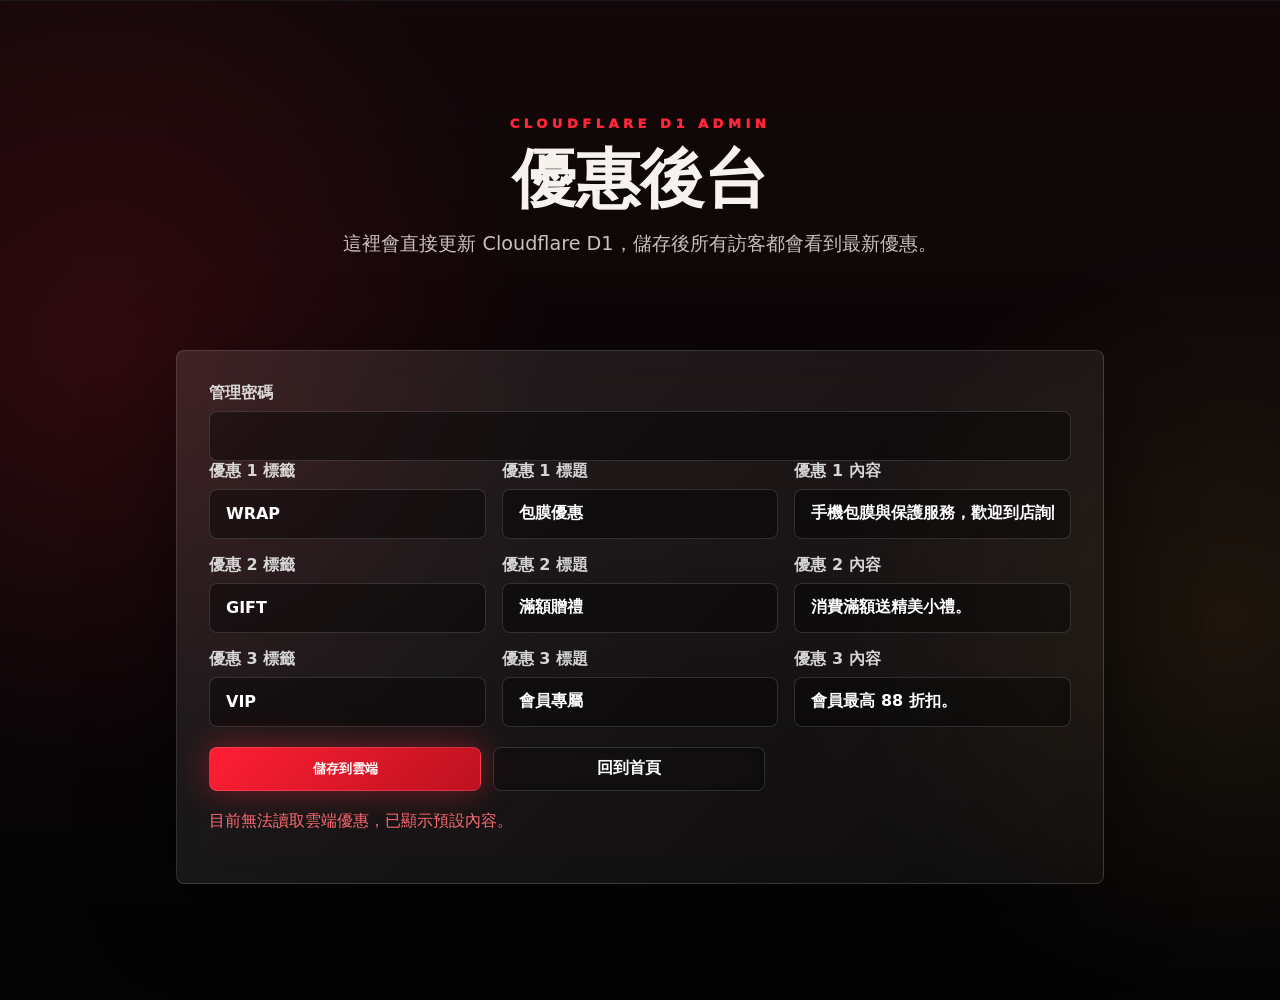
==== admin.html @ c3502596 "Add files via upload" ====
<!doctype html>
<html lang="zh-Hant-TW">
  <head>
    <meta charset="utf-8" />
    <meta name="viewport" content="width=device-width, initial-scale=1" />
    <meta name="robots" content="noindex,nofollow" />
    <title>四哥3C｜優惠後台</title>
    <link rel="stylesheet" href="./assets/css/styles.css" />
  </head>
  <body class="admin-page">
    <main class="section admin-panel" aria-labelledby="admin-title">
      <div class="section-heading reveal-card is-visible">
        <p class="eyebrow">CLOUDFLARE D1 ADMIN</p>
        <h1 id="admin-title">優惠後台</h1>
        <p class="section-note">這裡會直接更新 Cloudflare D1，儲存後所有訪客都會看到最新優惠。</p>
      </div>

      <form class="admin-form reveal-card is-visible" data-admin-form>
        <label>
          <span>管理密碼</span>
          <input name="password" type="password" autocomplete="current-password" required />
        </label>

        <div class="admin-grid">
          <label><span>優惠 1 標籤</span><input name="label0" value="WRAP" required /></label>
          <label><span>優惠 1 標題</span><input name="title0" value="包膜優惠" required /></label>
          <label><span>優惠 1 內容</span><input name="desc0" value="手機包膜與保護服務，歡迎到店詢問。" required /></label>
          <label><span>優惠 2 標籤</span><input name="label1" value="GIFT" required /></label>
          <label><span>優惠 2 標題</span><input name="title1" value="滿額贈禮" required /></label>
          <label><span>優惠 2 內容</span><input name="desc1" value="消費滿額送精美小禮。" required /></label>
          <label><span>優惠 3 標籤</span><input name="label2" value="VIP" required /></label>
          <label><span>優惠 3 標題</span><input name="title2" value="會員專屬" required /></label>
          <label><span>優惠 3 內容</span><input name="desc2" value="會員最高 88 折扣。" required /></label>
        </div>

        <div class="admin-actions">
          <button class="primary-button pulse-button" type="submit">儲存到雲端</button>
          <a class="secondary-button" href="./">回到首頁</a>
        </div>
        <p class="admin-status" data-admin-status aria-live="polite">正在讀取目前優惠...</p>
      </form>
    </main>

    <script src="./assets/js/admin.js" defer></script>
  </body>
</html>
---- assets/css/styles.css ----
:root {
  --bg: #050506;
  --panel: rgba(23, 23, 26, 0.76);
  --panel-strong: rgba(14, 14, 16, 0.88);
  --text: #f6f3ef;
  --muted: #c8c2bd;
  --red: #ff2638;
  --red-deep: #9c0d18;
  --gold: #f3c453;
  --line: rgba(255, 255, 255, 0.14);
  --glass: rgba(255, 255, 255, 0.08);
  --shadow: 0 24px 90px rgba(0, 0, 0, 0.45);
  color-scheme: dark;
}

* { box-sizing: border-box; }

html {
  scroll-behavior: smooth;
  background: var(--bg);
}

body {
  margin: 0;
  background:
    radial-gradient(circle at 8% 35%, rgba(255, 38, 56, 0.16), transparent 28rem),
    radial-gradient(circle at 96% 62%, rgba(243, 196, 83, 0.1), transparent 24rem),
    var(--bg);
  color: var(--text);
  font-family: "Noto Sans TC", "Microsoft JhengHei", system-ui, sans-serif;
  overflow-x: hidden;
}

.admin-page {
  min-height: 100vh;
}

.admin-page .admin-panel {
  min-height: 100vh;
  display: grid;
  align-content: center;
}

.admin-page h1 {
  margin: 0;
  font-size: clamp(2.9rem, 5vw, 5.4rem);
  line-height: 1;
  font-weight: 1000;
}

a { color: inherit; text-decoration: none; }
img { display: block; max-width: 100%; }

.skip-link {
  position: fixed;
  left: 1rem;
  top: -4rem;
  z-index: 100;
  padding: .75rem 1rem;
  background: var(--red);
  color: white;
  border-radius: 8px;
}

.skip-link:focus { top: 1rem; }

.hud-progress {
  position: fixed;
  inset: 0 0 auto 0;
  z-index: 90;
  height: 3px;
  background: rgba(255,255,255,.05);
}

.hud-progress span {
  display: block;
  width: 100%;
  height: 100%;
  transform-origin: left;
  transform: scaleX(0);
  background: linear-gradient(90deg, var(--red), var(--gold), var(--red));
  box-shadow: 0 0 18px rgba(255,38,56,.9);
}

.site-header {
  position: fixed;
  inset: 0 0 auto 0;
  z-index: 50;
  min-height: 76px;
  display: grid;
  grid-template-columns: auto 1fr auto auto;
  align-items: center;
  gap: 1.5rem;
  padding: 0 clamp(1rem, 4vw, 4.5rem);
  background: rgba(0, 0, 0, 0.58);
  border-bottom: 1px solid rgba(255, 255, 255, 0.08);
  backdrop-filter: blur(18px);
}

.brand {
  line-height: 1;
  filter: drop-shadow(0 0 18px rgba(255,38,56,.38));
  animation: logo-glow 3.2s ease-in-out infinite;
}

.brand-title {
  display: block;
  font-size: clamp(1.5rem, 2vw, 2.2rem);
  font-weight: 950;
  letter-spacing: 0;
}

.brand-mark {
  display: block;
  margin-top: .28rem;
  color: var(--red);
  font-size: .86rem;
  font-weight: 900;
}

.nav-links {
  display: flex;
  justify-content: center;
  gap: clamp(1rem, 3vw, 3.2rem);
  font-weight: 800;
}

.nav-links a {
  position: relative;
  color: rgba(255,255,255,.78);
  padding: 1.6rem .1rem;
}

.nav-links a::after {
  content: "";
  position: absolute;
  left: 0;
  right: 0;
  bottom: 1rem;
  height: 2px;
  background: var(--red);
  transform: scaleX(0);
  transition: transform .25s ease;
}

.nav-links a:hover,
.nav-links a.is-active { color: white; }
.nav-links a:hover::after,
.nav-links a.is-active::after { transform: scaleX(1); }

.header-actions { display: flex; align-items: center; gap: .7rem; }
.icon-button,
.lang-toggle,
.primary-button,
.secondary-button {
  display: inline-flex;
  align-items: center;
  justify-content: center;
  min-height: 44px;
  border-radius: 8px;
  font-weight: 900;
}

.icon-button {
  width: 44px;
  border: 1px solid transparent;
  color: white;
  font-size: 1.8rem;
}

.lang-toggle {
  padding: 0 1rem;
  border: 1px solid rgba(243,196,83,.42);
  background: rgba(243,196,83,.08);
  color: var(--gold);
  cursor: pointer;
}

.menu-button {
  display: none;
  width: 44px;
  height: 44px;
  border: 1px solid var(--line);
  background: var(--glass);
  border-radius: 8px;
}

.menu-button span {
  display: block;
  width: 20px;
  height: 2px;
  margin: 4px auto;
  background: white;
}

.hero {
  position: relative;
  min-height: 100svh;
  isolation: isolate;
  overflow: hidden;
  padding: 112px clamp(1rem, 4vw, 4.5rem) 112px;
  display: grid;
  align-items: center;
}

.particle-layer,
.hero-bg,
.hero-grid,
.hero-vignette,
.hud-lines,
.neon-bar {
  position: absolute;
  inset: 0;
}

.particle-layer { z-index: 4; opacity: .58; pointer-events: none; }

.hero-bg {
  z-index: 0;
  transform: scale(1.05);
}

.hero-bg img {
  width: 100%;
  height: 100%;
  object-fit: cover;
}

.hero-bg::after {
  content: "";
  position: absolute;
  inset: 0;
  background:
    linear-gradient(90deg, rgba(0,0,0,.9) 0%, rgba(0,0,0,.55) 28%, rgba(0,0,0,.24) 58%, rgba(0,0,0,.68) 100%),
    linear-gradient(180deg, rgba(0,0,0,.58), transparent 42%, rgba(0,0,0,.9));
}

.hero-grid {
  z-index: 1;
  opacity: .24;
  background-image:
    linear-gradient(rgba(255,255,255,.08) 1px, transparent 1px),
    linear-gradient(90deg, rgba(255,255,255,.08) 1px, transparent 1px);
  background-size: 56px 56px;
  mask-image: linear-gradient(180deg, transparent, black 25%, black 80%, transparent);
  animation: grid-flow 16s linear infinite;
}

.hud-lines {
  z-index: 3;
  opacity: .24;
  background:
    linear-gradient(115deg, transparent 0 28%, rgba(255,38,56,.35) 29%, transparent 30% 100%),
    linear-gradient(65deg, transparent 0 64%, rgba(243,196,83,.2) 65%, transparent 66% 100%);
  background-size: 260px 180px;
  animation: hud-flow 9s linear infinite;
}

.hero-vignette {
  z-index: 2;
  pointer-events: none;
  box-shadow: inset 0 0 14rem rgba(0,0,0,.9);
}

.neon-bar {
  z-index: 6;
  top: auto;
  height: 3px;
  background: linear-gradient(90deg, transparent, var(--red), var(--gold), var(--red), transparent);
  filter: drop-shadow(0 0 18px var(--red));
}

.hero-copy {
  position: relative;
  z-index: 12;
  width: min(43rem, 47vw);
  margin-top: -3rem;
}

.eyebrow {
  margin: 0 0 1rem;
  color: var(--red);
  font-size: .82rem;
  font-weight: 950;
  letter-spacing: .34em;
}

.hero h1 {
  margin: 0;
  font-size: clamp(4.4rem, 11vw, 11.2rem);
  line-height: .86;
  font-weight: 1000;
  text-shadow: 0 0 34px rgba(255,255,255,.22), 0 0 52px rgba(255,38,56,.28);
}

.hero-subtitle {
  margin: .85rem 0 0;
  color: var(--red);
  font-size: clamp(2rem, 4.4vw, 4.6rem);
  line-height: 1;
  font-weight: 950;
}

.hero-text,
.section-note {
  max-width: 42rem;
  color: rgba(255,255,255,.84);
  font-size: clamp(1rem, 1.5vw, 1.28rem);
  line-height: 1.8;
}

.section-note {
  margin: 1rem auto 0;
  color: var(--muted);
  text-align: center;
}

.hero-feature-row,
.hero-cta,
.hero-category-strip {
  display: flex;
  flex-wrap: wrap;
  gap: .75rem;
}

.hero-feature-row span {
  min-width: 8.5rem;
  padding: .95rem 1rem;
  border: 1px solid var(--line);
  background: rgba(0,0,0,.42);
  border-radius: 8px;
  font-weight: 850;
  backdrop-filter: blur(12px);
}

.hero-cta { margin-top: 2rem; }

.primary-button,
.secondary-button {
  min-width: min(100%, 17rem);
  padding: 0 1.35rem;
  border: 1px solid var(--line);
  cursor: pointer;
}

.primary-button {
  background: linear-gradient(135deg, #ff1f35, #bd111f);
  box-shadow: 0 0 34px rgba(255,38,56,.42);
  color: white;
}

.secondary-button {
  background: rgba(0,0,0,.48);
  color: white;
  backdrop-filter: blur(12px);
}

.pulse-button {
  animation: button-breathe 2.8s ease-in-out infinite;
}

.character-stage {
  position: absolute;
  inset: 0;
  z-index: 10;
  pointer-events: none;
}

.manager {
  position: absolute;
  right: clamp(16rem, 24vw, 34rem);
  bottom: -15vh;
  width: min(41vw, 43rem);
  filter: drop-shadow(0 32px 44px rgba(0,0,0,.7));
  animation: float 6s ease-in-out infinite;
}

.black-cat {
  position: absolute;
  right: clamp(39rem, 49vw, 57rem);
  bottom: 6vh;
  width: min(17vw, 15rem);
  filter: drop-shadow(0 20px 30px rgba(0,0,0,.7));
  transform-origin: 50% 82%;
  animation: pet-breathe 3.4s ease-in-out infinite;
}

.white-poodle {
  position: absolute;
  right: clamp(4rem, 10vw, 13rem);
  bottom: 5vh;
  width: min(21vw, 18rem);
  filter: drop-shadow(0 20px 32px rgba(0,0,0,.74));
  transform-origin: 50% 88%;
  animation: pet-breathe 3s ease-in-out infinite .3s;
}

.speech-bubble {
  position: absolute;
  z-index: 16;
  max-width: 16.5rem;
  padding: 1.05rem 1.2rem;
  border: 1px solid rgba(255,255,255,.55);
  border-radius: 8px;
  background: rgba(255,255,255,.88);
  color: #171717;
  font-weight: 950;
  line-height: 1.65;
  box-shadow: var(--shadow);
  animation: float 5s ease-in-out infinite;
}

.speech-bubble::after {
  content: "";
  position: absolute;
  left: 22%;
  bottom: -14px;
  width: 24px;
  height: 24px;
  background: inherit;
  transform: rotate(45deg);
  border-right: 1px solid rgba(255,255,255,.5);
  border-bottom: 1px solid rgba(255,255,255,.5);
}

.bubble-main { right: 25vw; top: 17vh; }
.bubble-cat { right: 51vw; top: 38vh; max-width: 9.2rem; }
.bubble-dog { right: 11vw; top: 47vh; max-width: 12rem; }

.quick-rail {
  position: fixed;
  z-index: 45;
  right: 1.4rem;
  top: 50%;
  transform: translateY(-50%);
  width: 96px;
  display: grid;
  border: 1px solid var(--line);
  background: rgba(12,12,13,.62);
  border-radius: 8px;
  backdrop-filter: blur(18px);
  overflow: hidden;
}

.quick-rail a {
  min-height: 84px;
  display: grid;
  place-items: center;
  padding: .8rem;
  border-bottom: 1px solid var(--line);
  color: rgba(255,255,255,.8);
  text-align: center;
  font-size: .84rem;
  font-weight: 850;
}

.quick-rail a:last-child { border-bottom: 0; }
.quick-rail a:hover { color: var(--gold); background: rgba(255,255,255,.08); }

.hero-category-strip {
  position: absolute;
  z-index: 17;
  left: clamp(1rem, 4vw, 4.5rem);
  right: clamp(1rem, 9vw, 8rem);
  bottom: 1.45rem;
  display: grid;
  grid-template-columns: repeat(6, minmax(0, 1fr));
  gap: .75rem;
}

.hero-category-strip a {
  min-height: 70px;
  display: flex;
  align-items: center;
  padding: 1rem;
  border: 1px solid var(--line);
  border-radius: 8px;
  background: rgba(0,0,0,.54);
  font-weight: 950;
  backdrop-filter: blur(14px);
}

.section {
  position: relative;
  padding: clamp(5rem, 9vw, 8rem) clamp(1rem, 6vw, 7rem);
  border-top: 1px solid rgba(255,255,255,.08);
}

.section::before {
  content: "";
  position: absolute;
  inset: 0;
  pointer-events: none;
  background-image: linear-gradient(90deg, transparent, rgba(255,38,56,.08), transparent);
  opacity: .5;
  transform: translateX(-100%);
  animation: section-scan 7s linear infinite;
}

.section-heading {
  text-align: center;
  margin-bottom: clamp(2.5rem, 5vw, 4rem);
}

.section h2,
.store h2 {
  margin: 0;
  font-size: clamp(2.9rem, 5vw, 5.4rem);
  line-height: 1;
  font-weight: 1000;
}

.service-grid {
  display: grid;
  grid-template-columns: repeat(3, minmax(0, 1fr));
  gap: 1rem;
}

.service-card,
.offer-grid article,
.feature-grid article,
.review-layout,
.local-review-form,
.admin-form,
.store-grid a {
  border: 1px solid var(--line);
  border-radius: 8px;
  background: linear-gradient(135deg, rgba(255,255,255,.1), rgba(255,255,255,.035));
  box-shadow: var(--shadow);
  backdrop-filter: blur(18px);
}

.service-card {
  position: relative;
  overflow: hidden;
  min-height: 13.5rem;
  padding: clamp(1.25rem, 2.4vw, 2rem);
}

.service-card::before {
  content: "";
  position: absolute;
  inset: 0;
  background: linear-gradient(115deg, transparent, rgba(255,38,56,.18), transparent);
  transform: translateX(-120%);
  transition: transform .7s ease;
}

.service-card:hover::before { transform: translateX(120%); }

.service-card span,
.offer-grid span,
.feature-grid span {
  color: var(--gold);
  font-weight: 950;
}

.service-card h3,
.offer-grid h3,
.feature-grid h3,
.local-review-form h3 {
  margin: .65rem 0 .7rem;
  font-size: clamp(1.45rem, 2vw, 2.1rem);
}

.service-card p,
.offer-grid p,
.feature-grid p,
.store-copy p,
.local-review-form p,
.admin-status {
  color: var(--muted);
  line-height: 1.8;
}

.offer-grid,
.feature-grid {
  display: grid;
  grid-template-columns: repeat(3, minmax(0, 1fr));
  gap: 1rem;
}

.feature-grid { grid-template-columns: repeat(4, minmax(0, 1fr)); }
.offer-grid article,
.feature-grid article {
  padding: clamp(1.35rem, 3vw, 2.1rem);
  min-height: 13rem;
  transition: transform .25s ease, border-color .25s ease, background .25s ease;
}

.service-card:hover,
.offer-grid article:hover,
.feature-grid article:hover,
.store-grid a:hover {
  transform: translateY(-8px);
  border-color: rgba(255,38,56,.5);
  background: linear-gradient(135deg, rgba(255,38,56,.16), rgba(255,255,255,.04));
}

.review-layout {
  display: grid;
  grid-template-columns: minmax(14rem, 22rem) 1fr;
  gap: 1rem;
  padding: 1rem;
}

.rating-panel {
  display: grid;
  place-items: center;
  gap: .8rem;
  text-align: center;
  min-height: 20rem;
  background: rgba(0,0,0,.38);
  border-radius: 8px;
  padding: 1.5rem;
}

.rating-panel strong { font-size: 5rem; }
.rating-panel span,
.review-list span { color: #ffc400; letter-spacing: .1em; }
.rating-panel p { color: var(--muted); }
.review-list { display: grid; gap: .8rem; }
.review-list article {
  padding: 1rem 1.2rem;
  border-bottom: 1px solid var(--line);
}
.review-list article:last-child { border-bottom: 0; }
.review-list p { color: var(--muted); }

.local-review-form,
.admin-form {
  width: min(58rem, 100%);
  margin: 1.5rem auto 0;
  padding: clamp(1.25rem, 3vw, 2rem);
}

.local-review-form label,
.admin-form label {
  display: grid;
  gap: .45rem;
  color: rgba(255,255,255,.82);
  font-weight: 800;
}

.local-review-form input,
.local-review-form textarea,
.admin-form input {
  width: 100%;
  border: 1px solid var(--line);
  border-radius: 8px;
  background: rgba(0,0,0,.38);
  color: white;
  padding: .9rem 1rem;
  font: inherit;
}

.admin-form input:focus,
.local-review-form input:focus,
.local-review-form textarea:focus {
  border-color: rgba(255,38,56,.72);
  outline: 2px solid rgba(255,38,56,.18);
}

.local-review-form {
  display: grid;
  gap: 1rem;
}

.thank-you-modal {
  position: fixed;
  inset: 0;
  z-index: 120;
  display: grid;
  place-items: center;
  padding: 1rem;
  background: rgba(0,0,0,.66);
  backdrop-filter: blur(12px);
}

.thank-you-modal[hidden] { display: none; }

.thank-you-card {
  position: relative;
  width: min(28rem, 100%);
  padding: 2rem;
  border: 1px solid rgba(255,255,255,.18);
  border-radius: 8px;
  background: linear-gradient(135deg, rgba(255,38,56,.16), rgba(18,18,20,.96));
  box-shadow: 0 0 80px rgba(255,38,56,.28);
  text-align: center;
  animation: pop-in .32s ease-out both;
}

.thank-you-card button {
  position: absolute;
  right: .85rem;
  top: .65rem;
  border: 0;
  background: transparent;
  color: white;
  font-size: 1.8rem;
  cursor: pointer;
}

.thank-you-card strong {
  display: block;
  font-size: 2rem;
  margin-bottom: .8rem;
}

.store {
  display: grid;
  grid-template-columns: minmax(18rem, .8fr) 1.2fr;
  gap: 2rem;
  align-items: center;
}

.store-grid {
  display: grid;
  grid-template-columns: repeat(2, minmax(0, 1fr));
  gap: 1rem;
}

.store-grid a {
  display: grid;
  gap: .5rem;
  padding: 1.5rem;
  min-height: 7.5rem;
  transition: transform .25s ease, border-color .25s ease, background .25s ease;
}

.store-grid b { font-size: 1.35rem; }
.store-grid span { color: var(--muted); }

.admin-panel {
  background: linear-gradient(180deg, rgba(255,38,56,.05), rgba(0,0,0,.22));
}

.admin-grid {
  display: grid;
  grid-template-columns: repeat(3, minmax(0, 1fr));
  gap: 1rem;
}

.admin-actions {
  display: flex;
  flex-wrap: wrap;
  gap: .75rem;
  margin-top: 1.25rem;
}

.site-footer {
  display: flex;
  justify-content: space-between;
  gap: 1rem;
  padding: 2rem clamp(1rem, 6vw, 7rem);
  color: rgba(255,255,255,.58);
  border-top: 1px solid rgba(255,255,255,.08);
}

.reveal-ready,
.reveal-card {
  opacity: 0;
  transform: translateY(28px) scale(.98);
  transition: opacity .7s ease, transform .7s cubic-bezier(.2, .75, .22, 1);
  transition-delay: var(--delay, 0ms);
}

.reveal-ready.is-visible,
.reveal-card.is-visible {
  opacity: 1;
  transform: translateY(0) scale(1);
}

@keyframes logo-glow {
  0%, 100% { filter: drop-shadow(0 0 12px rgba(255,38,56,.32)); }
  50% { filter: drop-shadow(0 0 24px rgba(255,38,56,.72)); }
}

@keyframes button-breathe {
  0%, 100% { transform: scale(1); box-shadow: 0 0 24px rgba(255,38,56,.32); }
  50% { transform: scale(1.025); box-shadow: 0 0 42px rgba(255,38,56,.56); }
}

@keyframes grid-flow {
  from { background-position: 0 0; }
  to { background-position: 112px 112px; }
}

@keyframes hud-flow {
  from { background-position: 0 0, 0 0; }
  to { background-position: 260px 180px, -260px 180px; }
}

@keyframes section-scan {
  0%, 40% { transform: translateX(-100%); }
  70%, 100% { transform: translateX(100%); }
}

@keyframes float {
  0%, 100% { transform: translate3d(var(--mx, 0), var(--my, 0), 0); }
  50% { transform: translate3d(calc(var(--mx, 0) + 0px), calc(var(--my, 0) - 12px), 0); }
}

@keyframes pet-breathe {
  0%, 100% { transform: translate3d(var(--mx, 0), var(--my, 0), 0) scale(1); }
  50% { transform: translate3d(var(--mx, 0), calc(var(--my, 0) - 8px), 0) scale(1.025); }
}

@keyframes pop-in {
  from { opacity: 0; transform: translateY(14px) scale(.94); }
  to { opacity: 1; transform: translateY(0) scale(1); }
}

@media (max-width: 1180px) {
  .site-header { grid-template-columns: auto 1fr auto; }
  .nav-links {
    position: fixed;
    inset: 76px 0 auto 0;
    display: none;
    flex-direction: column;
    align-items: stretch;
    padding: 1rem;
    background: rgba(0,0,0,.92);
    border-bottom: 1px solid var(--line);
  }
  body.menu-open .nav-links { display: flex; }
  .nav-links a { padding: .9rem; }
  .menu-button { display: block; }
  .hero { min-height: 1040px; }
  .hero-copy { width: min(40rem, 52vw); }
  .manager { right: 13vw; bottom: 11rem; width: min(48vw, 36rem); opacity: .94; }
  .black-cat { right: 24vw; bottom: 11rem; width: 18vw; }
  .white-poodle { right: 3vw; bottom: 11rem; width: 22vw; }
  .bubble-main { right: 13vw; top: 18vh; }
  .bubble-cat,
  .bubble-dog { display: none; }
  .quick-rail { display: none; }
  .hero-category-strip { grid-template-columns: repeat(3, 1fr); right: clamp(1rem, 4vw, 4.5rem); }
  .service-grid,
  .feature-grid,
  .admin-grid { grid-template-columns: repeat(2, minmax(0, 1fr)); }
}

@media (max-width: 780px) {
  .site-header { min-height: 68px; }
  .header-actions { gap: .4rem; }
  .icon-button { display: none; }
  .hero {
    min-height: 1080px;
    padding-top: 96px;
    align-items: start;
  }
  .hero-copy {
    width: 100%;
    margin-top: 0;
  }
  .hero h1 { font-size: clamp(4rem, 22vw, 7rem); }
  .hero-feature-row span { min-width: calc(50% - .5rem); }
  .primary-button,
  .secondary-button { width: 100%; }
  .manager {
    right: -7rem;
    bottom: 14rem;
    width: 32rem;
    max-width: none;
    opacity: .9;
  }
  .black-cat {
    left: .5rem;
    right: auto;
    bottom: 15rem;
    width: 9rem;
  }
  .white-poodle {
    right: .6rem;
    bottom: 15rem;
    width: 10rem;
  }
  .speech-bubble {
    max-width: 13rem;
    font-size: .9rem;
  }
  .bubble-main { right: 1rem; top: 39rem; }
  .hero-category-strip {
    grid-template-columns: repeat(2, 1fr);
    bottom: 1rem;
  }
  .hero-category-strip a { min-height: 54px; }
  .section { padding-block: 4.5rem; }
  .service-grid,
  .offer-grid,
  .feature-grid,
  .review-layout,
  .store,
  .store-grid,
  .admin-grid {
    grid-template-columns: 1fr;
  }
  .site-footer { flex-direction: column; }
}

@media (prefers-reduced-motion: reduce) {
  *,
  *::before,
  *::after {
    animation-duration: .01ms !important;
    animation-iteration-count: 1 !important;
    scroll-behavior: auto !important;
    transition-duration: .01ms !important;
  }
}
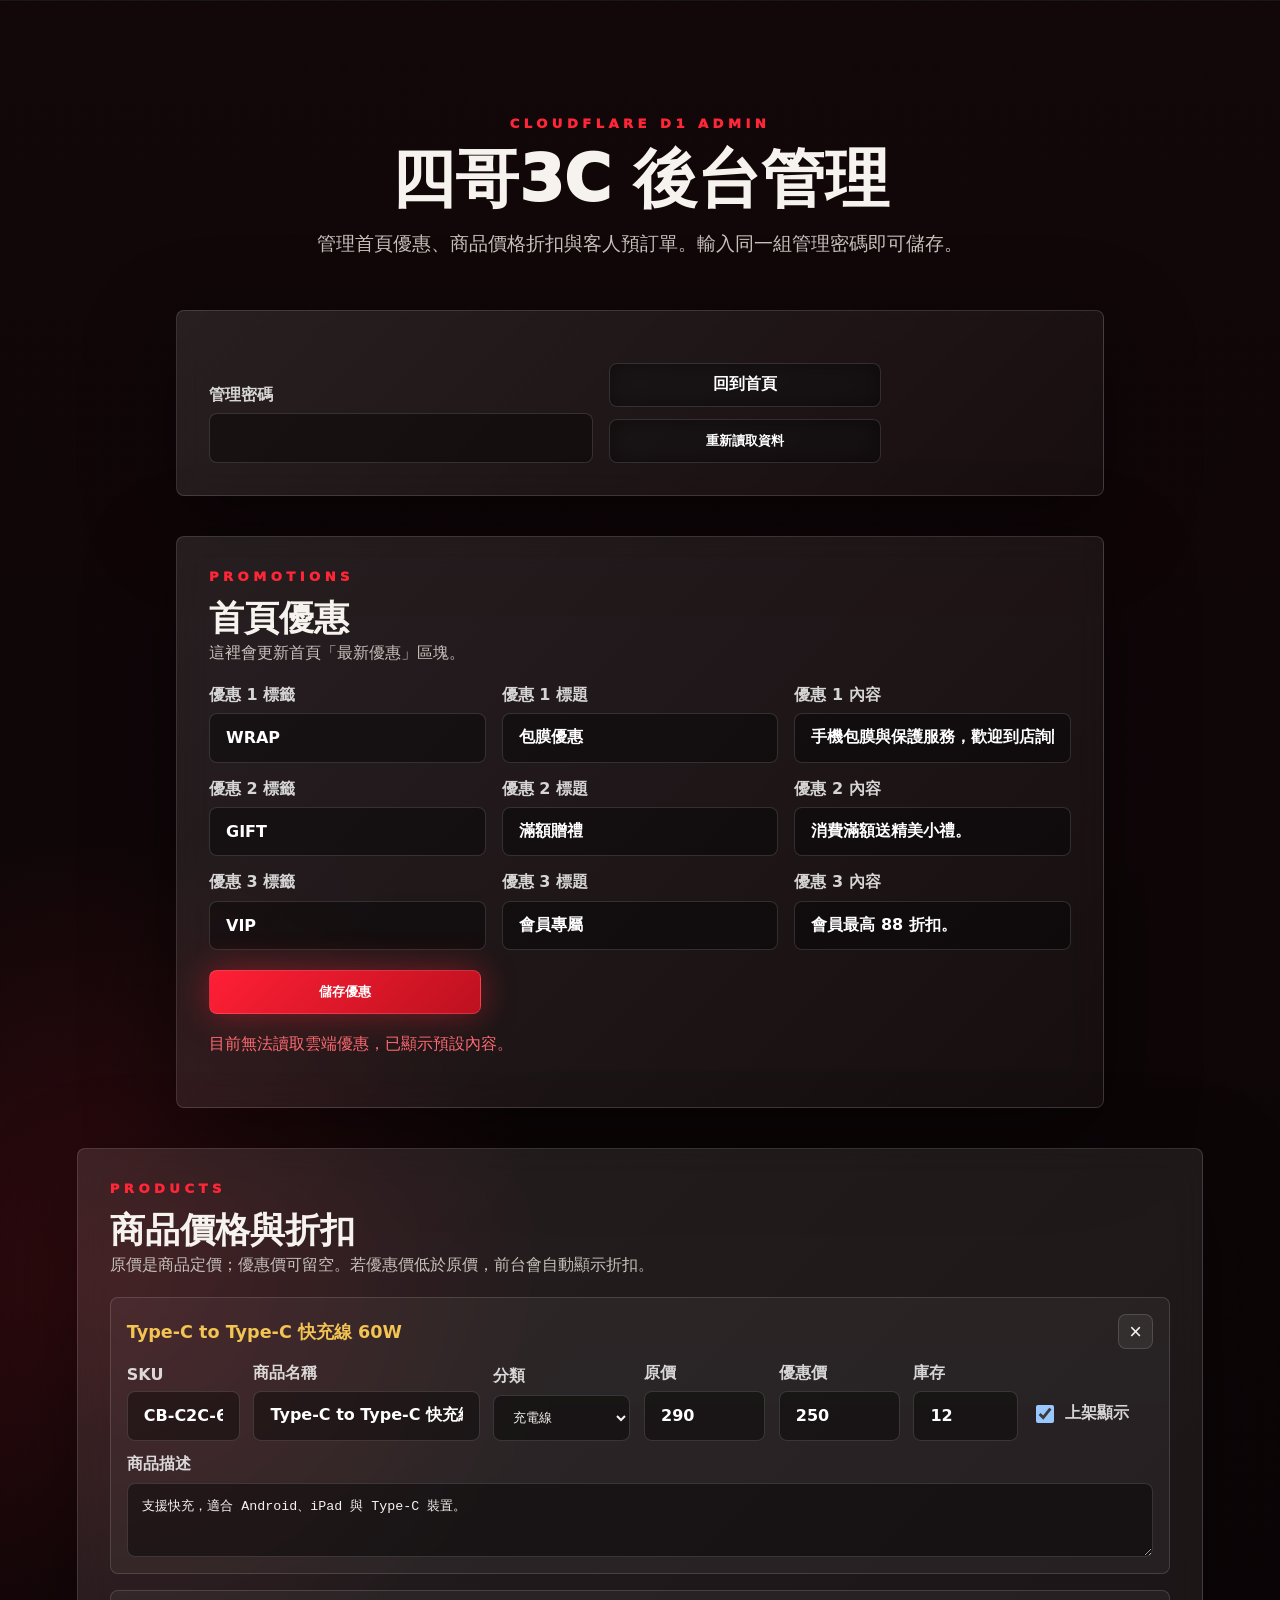
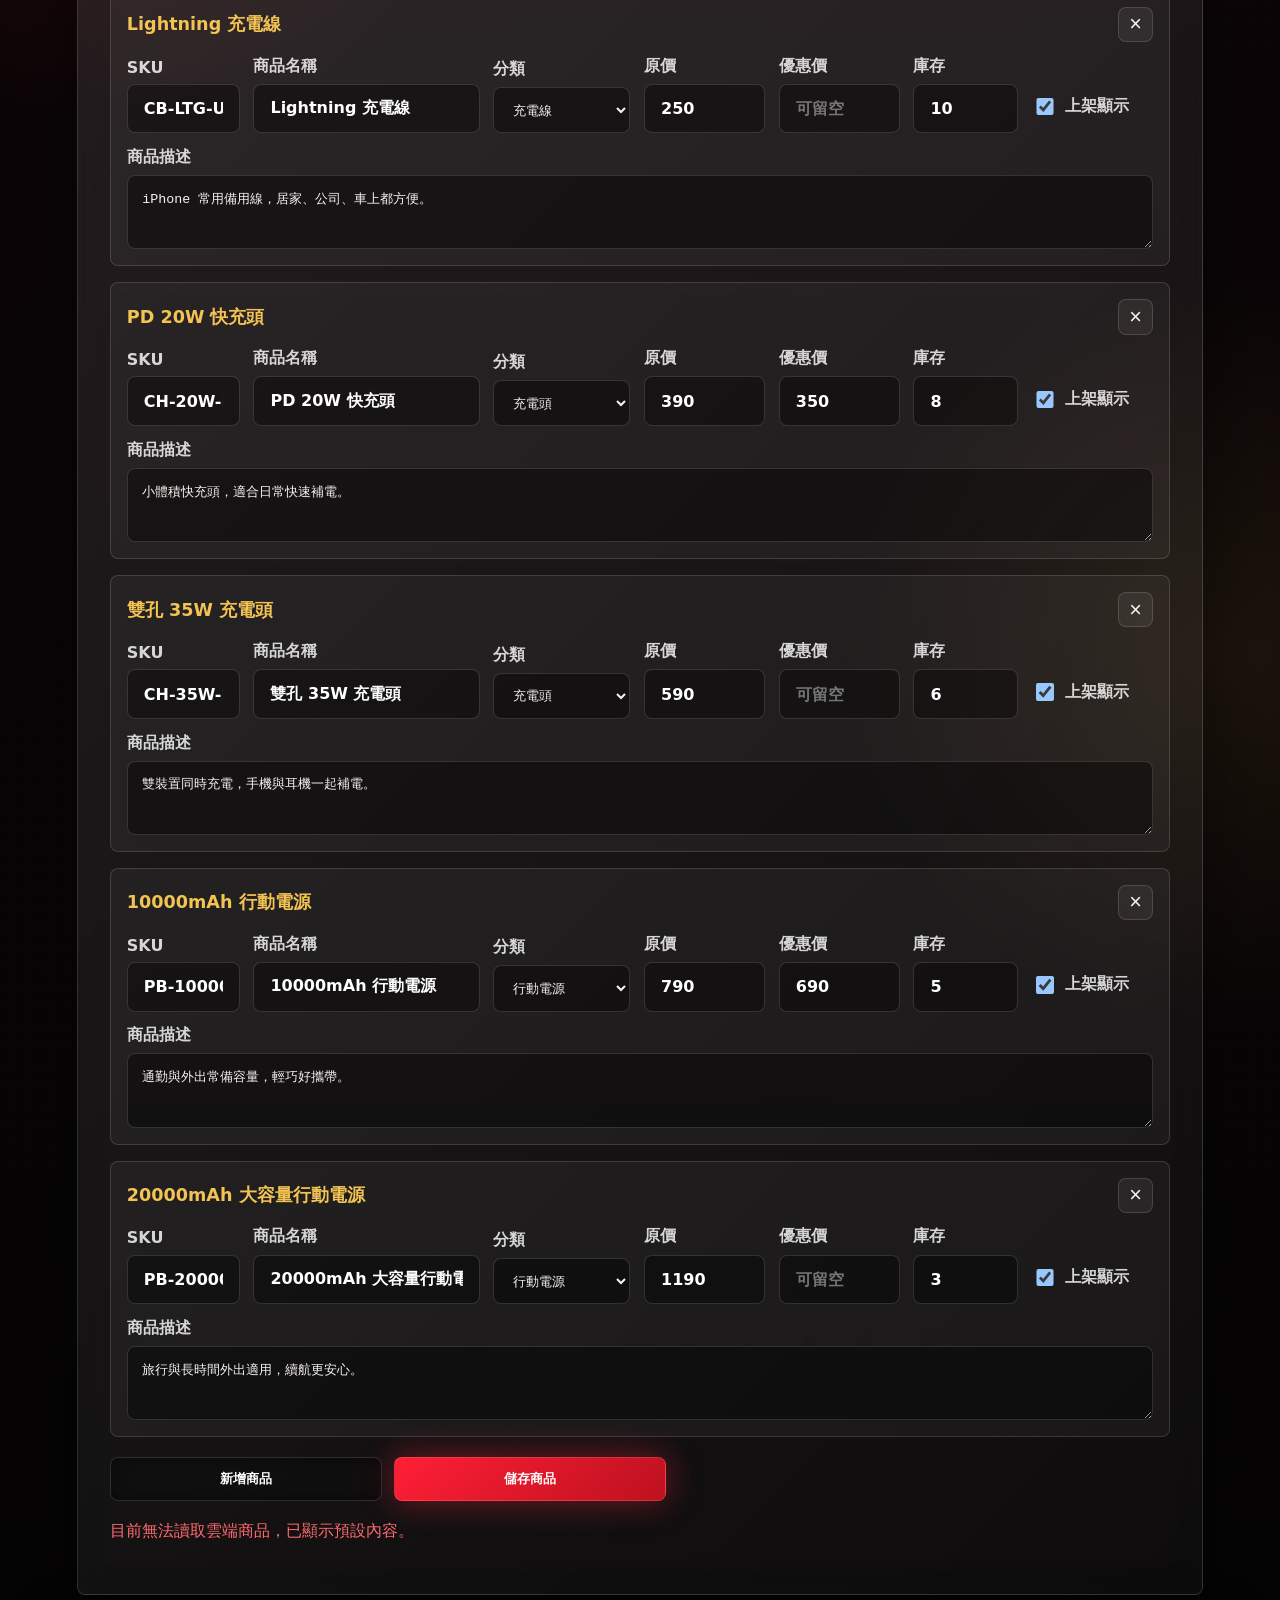
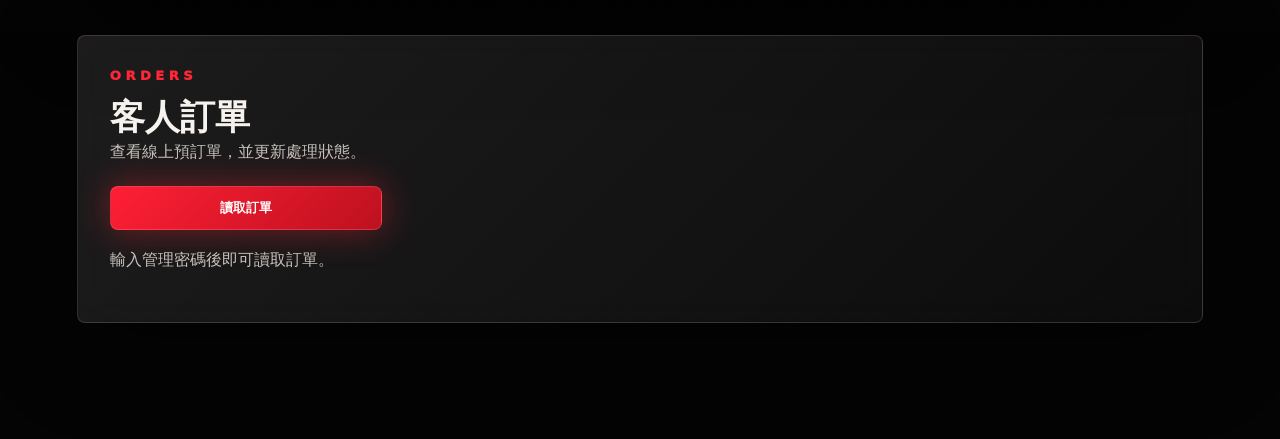
==== commit 19617aed: "Add files via upload" ====
--- a/admin.html
+++ b/admin.html
@@ -4,22 +4,34 @@
     <meta charset="utf-8" />
     <meta name="viewport" content="width=device-width, initial-scale=1" />
     <meta name="robots" content="noindex,nofollow" />
-    <title>四哥3C｜優惠後台</title>
+    <title>四哥3C｜後台管理</title>
     <link rel="stylesheet" href="./assets/css/styles.css" />
   </head>
   <body class="admin-page">
     <main class="section admin-panel" aria-labelledby="admin-title">
       <div class="section-heading reveal-card is-visible">
         <p class="eyebrow">CLOUDFLARE D1 ADMIN</p>
-        <h1 id="admin-title">優惠後台</h1>
-        <p class="section-note">這裡會直接更新 Cloudflare D1，儲存後所有訪客都會看到最新優惠。</p>
+        <h1 id="admin-title">四哥3C 後台管理</h1>
+        <p class="section-note">管理首頁優惠、商品價格折扣與客人預訂單。輸入同一組管理密碼即可儲存。</p>
       </div>
 
-      <form class="admin-form reveal-card is-visible" data-admin-form>
+      <section class="admin-form admin-password-card reveal-card is-visible" aria-label="管理密碼">
         <label>
           <span>管理密碼</span>
-          <input name="password" type="password" autocomplete="current-password" required />
+          <input data-shared-password type="password" autocomplete="current-password" required />
         </label>
+        <div class="admin-actions">
+          <a class="secondary-button" href="./">回到首頁</a>
+          <button class="secondary-button" type="button" data-refresh-admin>重新讀取資料</button>
+        </div>
+      </section>
+
+      <form class="admin-form reveal-card is-visible" data-admin-form>
+        <div class="admin-section-title">
+          <p class="eyebrow">PROMOTIONS</p>
+          <h2>首頁優惠</h2>
+          <p>這裡會更新首頁「最新優惠」區塊。</p>
+        </div>
 
         <div class="admin-grid">
           <label><span>優惠 1 標籤</span><input name="label0" value="WRAP" required /></label>
@@ -34,11 +46,40 @@
         </div>
 
         <div class="admin-actions">
-          <button class="primary-button pulse-button" type="submit">儲存到雲端</button>
-          <a class="secondary-button" href="./">回到首頁</a>
+          <button class="primary-button pulse-button" type="submit">儲存優惠</button>
         </div>
         <p class="admin-status" data-admin-status aria-live="polite">正在讀取目前優惠...</p>
       </form>
+
+      <form class="admin-form admin-wide reveal-card is-visible" data-product-form>
+        <div class="admin-section-title">
+          <p class="eyebrow">PRODUCTS</p>
+          <h2>商品價格與折扣</h2>
+          <p>原價是商品定價；優惠價可留空。若優惠價低於原價，前台會自動顯示折扣。</p>
+        </div>
+
+        <div class="product-admin-list" data-product-fields></div>
+
+        <div class="admin-actions">
+          <button class="secondary-button" type="button" data-add-product-row>新增商品</button>
+          <button class="primary-button pulse-button" type="submit">儲存商品</button>
+        </div>
+        <p class="admin-status" data-product-status aria-live="polite">正在讀取商品...</p>
+      </form>
+
+      <section class="admin-form admin-wide reveal-card is-visible" data-orders-panel>
+        <div class="admin-section-title">
+          <p class="eyebrow">ORDERS</p>
+          <h2>客人訂單</h2>
+          <p>查看線上預訂單，並更新處理狀態。</p>
+        </div>
+
+        <div class="admin-actions">
+          <button class="primary-button pulse-button" type="button" data-load-orders>讀取訂單</button>
+        </div>
+        <p class="admin-status" data-order-status aria-live="polite">輸入管理密碼後即可讀取訂單。</p>
+        <div class="orders-list" data-orders-list></div>
+      </section>
     </main>
 
     <script src="./assets/js/admin.js" defer></script>
--- a/assets/css/styles.css
+++ b/assets/css/styles.css
@@ -101,13 +101,20 @@
   line-height: 1;
   filter: drop-shadow(0 0 18px rgba(255,38,56,.38));
   animation: logo-glow 3.2s ease-in-out infinite;
+  padding: .45rem .7rem .4rem;
+  border: 1px solid rgba(255, 214, 10, .42);
+  border-radius: 8px;
+  background: linear-gradient(135deg, rgba(255, 38, 56, .22), rgba(0, 0, 0, .78));
+  box-shadow: inset 0 0 0 1px rgba(255,255,255,.08), 0 0 22px rgba(255, 38, 56, .18);
 }
 
 .brand-title {
   display: block;
-  font-size: clamp(1.5rem, 2vw, 2.2rem);
+  font-size: clamp(1.75rem, 2.45vw, 2.6rem);
   font-weight: 950;
   letter-spacing: 0;
+  color: var(--gold);
+  text-shadow: 2px 2px 0 #000, 0 0 18px rgba(255, 214, 10, .34);
 }
 
 .brand-mark {
@@ -358,6 +365,9 @@
 .pulse-button {
   animation: button-breathe 2.8s ease-in-out infinite;
 }
+
+.mobile-hero-flow,
+.mobile-feature-band { display: none; }
 
 .character-stage {
   position: absolute;
@@ -827,67 +837,285 @@
   body.menu-open .nav-links { display: flex; }
   .nav-links a { padding: .9rem; }
   .menu-button { display: block; }
-  .hero { min-height: 1040px; }
-  .hero-copy { width: min(40rem, 52vw); }
-  .manager { right: 13vw; bottom: 11rem; width: min(48vw, 36rem); opacity: .94; }
-  .black-cat { right: 24vw; bottom: 11rem; width: 18vw; }
-  .white-poodle { right: 3vw; bottom: 11rem; width: 22vw; }
-  .bubble-main { right: 13vw; top: 18vh; }
+  .hero {
+    min-height: 980px;
+    padding: 104px 2rem 150px;
+  }
+  .hero-bg img { object-position: center bottom; }
+  .hero-copy {
+    width: min(38rem, 58vw);
+    margin-top: -1.5rem;
+  }
+  .hero h1 { font-size: clamp(4rem, 12vw, 7rem); }
+  .hero-subtitle { font-size: clamp(2.1rem, 5vw, 3.6rem); }
+  .manager {
+    right: 4vw;
+    bottom: 13.5rem;
+    width: min(52vw, 35rem);
+    opacity: .94;
+  }
+  .black-cat {
+    right: 32vw;
+    bottom: 13.5rem;
+    width: min(20vw, 13rem);
+  }
+  .white-poodle {
+    right: 2vw;
+    bottom: 13rem;
+    width: min(23vw, 15rem);
+  }
+  .bubble-main { right: 10vw; top: 17vh; }
   .bubble-cat,
   .bubble-dog { display: none; }
   .quick-rail { display: none; }
-  .hero-category-strip { grid-template-columns: repeat(3, 1fr); right: clamp(1rem, 4vw, 4.5rem); }
+  .hero-category-strip {
+    left: 2rem;
+    right: 2rem;
+    bottom: 1.8rem;
+    grid-template-columns: repeat(3, minmax(0, 1fr));
+  }
   .service-grid,
   .feature-grid,
   .admin-grid { grid-template-columns: repeat(2, minmax(0, 1fr)); }
 }
 
 @media (max-width: 780px) {
-  .site-header { min-height: 68px; }
+  html,
+  body {
+    max-width: 100%;
+    overflow-x: hidden;
+  }
+  .site-header {
+    min-height: 68px;
+    padding-inline: 24px 20px;
+  }
   .header-actions { gap: .4rem; }
   .icon-button { display: none; }
+  .brand-title { font-size: 1.55rem; }
+  .brand-mark { font-size: .72rem; }
+  .nav-links {
+    inset: 68px 0 auto 0;
+    padding: .8rem 20px 1rem;
+  }
   .hero {
     min-height: 1080px;
-    padding-top: 96px;
+    min-height: clamp(1000px, 126svh, 1100px);
+    padding: 96px 24px 172px;
     align-items: start;
+    display: block;
+    overflow: hidden;
+  }
+  .hero-bg {
+    transform: scale(1.12) translate3d(calc(var(--mx, 0) * .16), calc(var(--my, 0) * .12), 0);
+  }
+  .hero-bg img { object-position: center bottom; }
+  .hero-bg::after {
+    background:
+      linear-gradient(180deg, rgba(0,0,0,.96) 0%, rgba(0,0,0,.82) 24%, rgba(0,0,0,.5) 52%, rgba(0,0,0,.96) 100%),
+      radial-gradient(circle at 63% 48%, rgba(255,255,255,.2), transparent 18%),
+      radial-gradient(circle at 55% 60%, rgba(255,38,56,.24), transparent 38%);
+  }
+  .hero-vignette {
+    box-shadow:
+      inset 0 0 7rem rgba(0,0,0,.95),
+      inset 0 -16rem 10rem rgba(0,0,0,.86);
+  }
+  .hud-lines {
+    opacity: .2;
+    background-size: 190px 132px;
+    transform: translate3d(calc(var(--mx, 0) * .35), calc(var(--my, 0) * .35), 0);
   }
   .hero-copy {
+    display: flex;
+    flex-direction: column;
+    gap: .68rem;
     width: 100%;
+    max-width: 22.5rem;
     margin-top: 0;
-  }
-  .hero h1 { font-size: clamp(4rem, 22vw, 7rem); }
-  .hero-feature-row span { min-width: calc(50% - .5rem); }
+    padding-left: .35rem;
+    padding-bottom: 0;
+    position: relative;
+    z-index: 24;
+  }
+  .hero .eyebrow {
+    font-size: .72rem;
+    line-height: 1.45;
+    max-width: 19rem;
+    margin-bottom: .45rem;
+  }
+  .hero h1 {
+    font-size: clamp(3.25rem, 16vw, 4rem);
+    line-height: .92;
+    max-width: 8.5em;
+  }
+  .hero-subtitle {
+    margin: 0;
+    font-size: clamp(1.56rem, 7.9vw, 2.02rem);
+    line-height: 1.08;
+  }
+  .hero-text {
+    margin: .1rem 0 0;
+    max-width: 21rem;
+    font-size: .98rem;
+    line-height: 1.65;
+  }
+  .hero-copy > .hero-feature-row,
+  .hero-copy > .hero-cta {
+    display: none;
+  }
+  .mobile-hero-flow {
+    position: absolute;
+    z-index: 26;
+    left: 24px;
+    right: 24px;
+    bottom: 8.55rem;
+    display: grid;
+    gap: .85rem;
+  }
+  .mobile-feature-grid {
+    display: grid;
+    grid-template-columns: repeat(2, minmax(0, 1fr));
+    gap: .7rem;
+    width: 100%;
+  }
+  .mobile-feature-grid span {
+    min-width: 0;
+    min-height: 58px;
+    display: flex;
+    align-items: center;
+    justify-content: center;
+    padding: .8rem .65rem;
+    border-color: rgba(255,255,255,.18);
+    background:
+      linear-gradient(145deg, rgba(255,255,255,.16), rgba(255,255,255,.045)),
+      rgba(0,0,0,.34);
+    box-shadow: inset 0 1px 0 rgba(255,255,255,.16), 0 12px 34px rgba(0,0,0,.3);
+    backdrop-filter: blur(18px);
+    line-height: 1.25;
+    text-align: center;
+    font-weight: 950;
+    border-radius: 8px;
+  }
+  .mobile-hero-cta {
+    display: grid;
+    grid-template-columns: 1fr;
+    gap: .75rem;
+    width: 100%;
+  }
   .primary-button,
-  .secondary-button { width: 100%; }
+  .secondary-button {
+    width: 100%;
+    min-width: 0;
+    min-height: 54px;
+    padding: 0 1rem;
+    line-height: 1.25;
+    text-align: center;
+  }
+  .hero .primary-button,
+  .hero .secondary-button {
+    border-color: rgba(255,255,255,.18);
+    background:
+      linear-gradient(145deg, rgba(255,255,255,.16), rgba(255,255,255,.045)),
+      rgba(0,0,0,.46);
+    box-shadow: inset 0 1px 0 rgba(255,255,255,.16), 0 14px 42px rgba(0,0,0,.42);
+    backdrop-filter: blur(18px);
+    transition: transform .25s ease, box-shadow .25s ease, border-color .25s ease;
+  }
+  .hero .primary-button {
+    background:
+      linear-gradient(135deg, rgba(255,42,60,.96), rgba(189,17,31,.94)),
+      rgba(255,38,56,.32);
+    box-shadow: 0 0 24px rgba(255,38,56,.34), 0 18px 44px rgba(0,0,0,.48);
+  }
+  .hero .primary-button:hover,
+  .hero .secondary-button:hover {
+    transform: translateY(-2px);
+    border-color: rgba(243,196,83,.5);
+    box-shadow: 0 0 32px rgba(255,38,56,.35), 0 20px 48px rgba(0,0,0,.52);
+  }
+  .character-stage {
+    z-index: 12;
+  }
+  .character-stage::before {
+    content: "";
+    position: absolute;
+    z-index: 0;
+    left: 15%;
+    right: -18%;
+    top: 29%;
+    height: 36%;
+    background:
+      radial-gradient(circle at 58% 46%, rgba(255,255,255,.2), transparent 24%),
+      radial-gradient(circle at 55% 54%, rgba(255,38,56,.2), transparent 46%);
+    filter: blur(18px);
+    opacity: .86;
+  }
   .manager {
-    right: -7rem;
-    bottom: 14rem;
-    width: 32rem;
+    right: -12.4rem;
+    bottom: 23.3rem;
+    width: clamp(28rem, 123vw, 34.2rem);
     max-width: none;
-    opacity: .9;
+    opacity: .98;
+    z-index: 9;
+    filter:
+      drop-shadow(0 34px 44px rgba(0,0,0,.72))
+      drop-shadow(0 0 30px rgba(255,38,56,.26));
   }
   .black-cat {
-    left: .5rem;
+    left: 1rem;
     right: auto;
-    bottom: 15rem;
-    width: 9rem;
+    bottom: 27.1rem;
+    width: clamp(7.5rem, 30vw, 9.5rem);
+    z-index: 10;
+    filter:
+      drop-shadow(0 18px 24px rgba(0,0,0,.72))
+      drop-shadow(0 0 18px rgba(243,196,83,.2));
   }
   .white-poodle {
-    right: .6rem;
-    bottom: 15rem;
-    width: 10rem;
+    right: 2rem;
+    bottom: 25.8rem;
+    width: clamp(8rem, 33vw, 10.5rem);
+    z-index: 10;
+    filter:
+      drop-shadow(0 18px 26px rgba(0,0,0,.72))
+      drop-shadow(0 0 18px rgba(255,255,255,.18));
   }
   .speech-bubble {
-    max-width: 13rem;
+    max-width: 12.5rem;
+    padding: .86rem .95rem;
+    font-size: .88rem;
+    line-height: 1.55;
+    box-shadow: 0 18px 44px rgba(0,0,0,.34);
+  }
+  .bubble-main {
+    right: 1.05rem;
+    top: auto;
+    bottom: 41.4rem;
+    z-index: 30;
+    transform: translate3d(calc(var(--mx, 0) * .55), calc(var(--my, 0) * .55), 0);
+  }
+  .hero-category-strip {
+    left: 24px;
+    right: 24px;
+    bottom: 1.15rem;
+    grid-template-columns: repeat(2, minmax(0, 1fr));
+    gap: .65rem;
+  }
+  .hero-category-strip a {
+    min-height: 56px;
+    padding: .8rem .75rem;
+    justify-content: center;
+    text-align: center;
     font-size: .9rem;
-  }
-  .bubble-main { right: 1rem; top: 39rem; }
-  .hero-category-strip {
-    grid-template-columns: repeat(2, 1fr);
-    bottom: 1rem;
-  }
-  .hero-category-strip a { min-height: 54px; }
-  .section { padding-block: 4.5rem; }
+    line-height: 1.25;
+    background:
+      linear-gradient(145deg, rgba(255,255,255,.14), rgba(255,255,255,.04)),
+      rgba(0,0,0,.56);
+    box-shadow: inset 0 1px 0 rgba(255,255,255,.14), 0 12px 28px rgba(0,0,0,.28);
+  }
+  .section {
+    padding: 4.5rem 22px;
+  }
   .service-grid,
   .offer-grid,
   .feature-grid,
@@ -900,6 +1128,1084 @@
   .site-footer { flex-direction: column; }
 }
 
+@media (min-width: 520px) and (max-width: 780px) {
+  .hero {
+    min-height: 1040px;
+    padding-inline: 24px;
+  }
+  .hero-copy { max-width: 30rem; }
+  .mobile-hero-cta { grid-template-columns: repeat(2, minmax(0, 1fr)); }
+  .manager {
+    right: -6rem;
+    width: clamp(33rem, 82vw, 39rem);
+  }
+  .mobile-hero-flow,
+  .hero-category-strip {
+    left: 28px;
+    right: 28px;
+  }
+}
+
+@media (max-width: 420px) {
+  .hero {
+    min-height: 1070px;
+    padding-inline: 22px;
+    padding-bottom: 178px;
+  }
+  .mobile-feature-grid { gap: .55rem; }
+  .mobile-feature-grid span {
+    min-height: 54px;
+    font-size: .86rem;
+  }
+  .mobile-hero-flow {
+    left: 22px;
+    right: 22px;
+    bottom: 8.45rem;
+  }
+  .manager {
+    right: -13.5rem;
+    bottom: 23.8rem;
+    width: 32.2rem;
+  }
+  .black-cat { bottom: 27.6rem; }
+  .white-poodle {
+    right: 1.7rem;
+    bottom: 26.2rem;
+  }
+  .bubble-main {
+    right: .75rem;
+    bottom: 41rem;
+  }
+  .hero-category-strip {
+    left: 22px;
+    right: 22px;
+  }
+}
+
+@media (max-width: 780px) {
+  .hero {
+    min-height: 820px;
+    min-height: clamp(780px, 100svh, 850px);
+    padding: 92px 24px 0;
+    display: block;
+  }
+  .hero-bg {
+    transform: scale(1.08) translate3d(calc(var(--mx, 0) * .12), calc(var(--my, 0) * .1), 0);
+  }
+  .hero-bg img {
+    object-position: center bottom;
+  }
+  .hero-bg::after {
+    background:
+      linear-gradient(180deg, rgba(0,0,0,.94) 0%, rgba(0,0,0,.74) 30%, rgba(0,0,0,.42) 58%, rgba(0,0,0,.88) 100%),
+      radial-gradient(circle at 58% 57%, rgba(255,255,255,.2), transparent 22%),
+      radial-gradient(circle at 56% 66%, rgba(255,38,56,.18), transparent 42%);
+  }
+  .hero-vignette {
+    box-shadow: inset 0 0 6rem rgba(0,0,0,.9), inset 0 -10rem 7rem rgba(0,0,0,.7);
+  }
+  .hero-copy {
+    max-width: 21.8rem;
+    padding-left: .9rem;
+    gap: .58rem;
+    z-index: 28;
+  }
+  .hero .eyebrow {
+    margin-bottom: .8rem;
+    max-width: 17rem;
+    font-size: .68rem;
+  }
+  .hero h1 {
+    font-size: clamp(3.25rem, 15.5vw, 4rem);
+    line-height: .9;
+  }
+  .hero-subtitle {
+    font-size: clamp(1.45rem, 7.2vw, 1.9rem);
+  }
+  .hero-text {
+    max-width: 19.5rem;
+    margin-top: .15rem;
+    font-size: .94rem;
+    line-height: 1.62;
+  }
+  .hero-copy > .hero-feature-row {
+    display: none;
+  }
+  .hero-copy > .hero-cta {
+    display: grid;
+    grid-template-columns: repeat(2, minmax(0, 1fr));
+    gap: .7rem;
+    width: min(100%, 20.5rem);
+    margin-top: .72rem;
+  }
+  .hero .primary-button,
+  .hero .secondary-button {
+    min-height: 52px;
+    min-width: 0;
+    width: 100%;
+    padding: 0 .85rem;
+    border-color: rgba(255,255,255,.18);
+    background:
+      linear-gradient(145deg, rgba(255,255,255,.16), rgba(255,255,255,.045)),
+      rgba(0,0,0,.46);
+    box-shadow: inset 0 1px 0 rgba(255,255,255,.16), 0 14px 36px rgba(0,0,0,.42);
+    backdrop-filter: blur(18px);
+    font-size: .86rem;
+    line-height: 1.2;
+  }
+  .hero .primary-button {
+    background:
+      linear-gradient(135deg, rgba(255,42,60,.96), rgba(189,17,31,.94)),
+      rgba(255,38,56,.32);
+    box-shadow: 0 0 24px rgba(255,38,56,.34), 0 18px 42px rgba(0,0,0,.48);
+  }
+  .hero .primary-button:hover,
+  .hero .secondary-button:hover {
+    transform: translateY(-2px);
+    border-color: rgba(243,196,83,.5);
+    box-shadow: 0 0 30px rgba(255,38,56,.3), 0 20px 44px rgba(0,0,0,.52);
+  }
+  .mobile-hero-flow,
+  .hero-category-strip {
+    display: none;
+  }
+  .character-stage {
+    z-index: 15;
+  }
+  .character-stage::before {
+    left: 10%;
+    right: 2%;
+    top: 40%;
+    height: 42%;
+    opacity: .82;
+  }
+  .manager {
+    right: 1.1rem;
+    bottom: 2.3rem;
+    width: clamp(19.2rem, 80vw, 23rem);
+    max-width: none;
+    opacity: .99;
+    z-index: 9;
+    filter:
+      drop-shadow(0 28px 36px rgba(0,0,0,.76))
+      drop-shadow(0 0 24px rgba(255,38,56,.22));
+  }
+  .black-cat {
+    left: 1.35rem;
+    right: auto;
+    bottom: 3.15rem;
+    width: clamp(6.25rem, 27vw, 7.6rem);
+    z-index: 12;
+  }
+  .white-poodle {
+    right: 1.75rem;
+    bottom: 3.1rem;
+    width: clamp(7rem, 30vw, 8.6rem);
+    z-index: 12;
+  }
+  .speech-bubble {
+    max-width: 11.2rem;
+    padding: .82rem .9rem;
+    font-size: .84rem;
+    line-height: 1.5;
+  }
+  .bubble-main {
+    right: 1.15rem;
+    top: auto;
+    bottom: 29rem;
+    z-index: 32;
+    transform: translate3d(calc(var(--mx, 0) * .45), calc(var(--my, 0) * .45), 0);
+  }
+  .mobile-feature-band {
+    display: block;
+    padding: 1.3rem 24px 4.5rem;
+    background:
+      radial-gradient(circle at 30% 0%, rgba(255,38,56,.14), transparent 32%),
+      #060608;
+    border-top: 1px solid rgba(255,255,255,.08);
+  }
+  .mobile-feature-band .mobile-feature-grid {
+    display: grid;
+    grid-template-columns: repeat(2, minmax(0, 1fr));
+    gap: .7rem;
+  }
+  .mobile-feature-band .mobile-feature-grid span {
+    min-height: 58px;
+    display: flex;
+    align-items: center;
+    justify-content: center;
+    border: 1px solid rgba(255,255,255,.18);
+    border-radius: 8px;
+    background:
+      linear-gradient(145deg, rgba(255,255,255,.15), rgba(255,255,255,.045)),
+      rgba(0,0,0,.5);
+    box-shadow: inset 0 1px 0 rgba(255,255,255,.16), 0 12px 32px rgba(0,0,0,.34);
+    backdrop-filter: blur(18px);
+    font-weight: 950;
+    text-align: center;
+  }
+  .section {
+    padding-inline: 24px;
+  }
+}
+
+@media (min-width: 520px) and (max-width: 780px) {
+  .hero {
+    min-height: 850px;
+    padding-inline: 32px;
+  }
+  .hero-copy {
+    max-width: 27rem;
+    padding-left: 1rem;
+  }
+  .manager {
+    right: 4.6rem;
+    width: clamp(22rem, 58vw, 26rem);
+  }
+  .black-cat {
+    left: 4.5rem;
+    width: 8rem;
+  }
+  .white-poodle {
+    right: 4.4rem;
+    width: 9rem;
+  }
+  .bubble-main {
+    right: 4.5rem;
+    bottom: 30rem;
+  }
+  .mobile-feature-band {
+    padding-inline: 32px;
+  }
+}
+
+@media (max-width: 380px) {
+  .hero {
+    min-height: 830px;
+    padding-inline: 20px;
+  }
+  .hero-copy {
+    padding-left: .65rem;
+  }
+  .hero-copy > .hero-cta {
+    width: 100%;
+    gap: .55rem;
+  }
+  .hero .primary-button,
+  .hero .secondary-button {
+    min-height: 50px;
+    padding-inline: .55rem;
+    font-size: .8rem;
+  }
+  .manager {
+    right: .25rem;
+    width: 19rem;
+  }
+  .black-cat {
+    left: 1rem;
+    width: 6.15rem;
+  }
+  .white-poodle {
+    right: 1rem;
+    width: 6.9rem;
+  }
+  .bubble-main {
+    right: .75rem;
+    bottom: 28.7rem;
+  }
+  .mobile-feature-band {
+    padding-inline: 20px;
+  }
+}
+
+@media (max-width: 780px) {
+  .hero-copy > .hero-cta {
+    margin-top: 3.65rem;
+  }
+  .speech-bubble {
+    max-width: min(10.75rem, calc(100vw - 2rem));
+    padding: .74rem .86rem;
+    font-size: .82rem;
+    line-height: 1.48;
+    z-index: 36;
+  }
+  .bubble-main {
+    top: clamp(23.9rem, 52svh, 27.6rem);
+    right: max(1rem, env(safe-area-inset-right));
+    bottom: auto;
+    transform: translate3d(calc(var(--mx, 0) * .32), calc(var(--my, 0) * .32), 0);
+  }
+  .bubble-main::after {
+    left: auto;
+    right: 2.25rem;
+  }
+}
+
+@media (min-width: 520px) and (max-width: 780px) {
+  .hero-copy > .hero-cta {
+    margin-top: 3.25rem;
+  }
+  .bubble-main {
+    top: clamp(23.2rem, 50svh, 27rem);
+    right: max(4rem, env(safe-area-inset-right));
+  }
+}
+
+@media (max-width: 420px) {
+  .hero-copy > .hero-cta {
+    margin-top: 3.45rem;
+  }
+  .bubble-main {
+    top: clamp(24.25rem, 54svh, 28rem);
+    right: max(.85rem, env(safe-area-inset-right));
+  }
+}
+
+@media (max-width: 360px) {
+  .hero-copy > .hero-cta {
+    margin-top: 3.1rem;
+  }
+  .speech-bubble {
+    max-width: 10rem;
+    font-size: .78rem;
+  }
+  .bubble-main {
+    top: clamp(24.75rem, 56svh, 28.4rem);
+    right: max(.7rem, env(safe-area-inset-right));
+  }
+}
+
+@media (max-width: 780px) {
+  .hero-copy > .hero-cta {
+    position: absolute;
+    top: clamp(39.5rem, 78svh, 43.5rem);
+    left: .9rem;
+    width: calc(100vw - 48px);
+    margin-top: 0;
+    z-index: 38;
+  }
+  .bubble-main {
+    top: clamp(31rem, 60svh, 34rem);
+    left: max(1rem, env(safe-area-inset-left));
+    right: auto;
+    bottom: auto;
+    max-width: min(10.25rem, calc(100vw - 2rem));
+    z-index: 36;
+  }
+  .bubble-main::after {
+    left: 2.1rem;
+    right: auto;
+  }
+  .manager {
+    right: 1.25rem;
+    bottom: 7.65rem;
+    width: clamp(17.8rem, 72vw, 21.2rem);
+  }
+  .black-cat {
+    left: 1.45rem;
+    bottom: 7.2rem;
+    width: clamp(5.85rem, 24vw, 7rem);
+  }
+  .white-poodle {
+    right: 1.85rem;
+    bottom: 7.15rem;
+    width: clamp(6.5rem, 27vw, 7.8rem);
+  }
+}
+
+@media (min-width: 520px) and (max-width: 780px) {
+  .hero-copy > .hero-cta {
+    top: clamp(39rem, 76svh, 43rem);
+    left: 1rem;
+    width: min(26rem, calc(100vw - 64px));
+  }
+  .bubble-main {
+    top: clamp(30rem, 58svh, 33.5rem);
+    left: max(2rem, env(safe-area-inset-left));
+  }
+  .manager {
+    right: 5.2rem;
+    bottom: 7.6rem;
+    width: clamp(20rem, 52vw, 23.5rem);
+  }
+  .black-cat {
+    left: 5rem;
+    bottom: 7.35rem;
+    width: 7.3rem;
+  }
+  .white-poodle {
+    right: 5rem;
+    bottom: 7.3rem;
+    width: 8.1rem;
+  }
+}
+
+@media (max-width: 420px) {
+  .hero-copy > .hero-cta {
+    top: clamp(40rem, 79svh, 44rem);
+    width: calc(100vw - 44px);
+  }
+  .bubble-main {
+    top: clamp(31.4rem, 61svh, 34.4rem);
+    left: max(.9rem, env(safe-area-inset-left));
+  }
+  .manager {
+    right: 1rem;
+    bottom: 7.55rem;
+    width: clamp(17.8rem, 73vw, 20.5rem);
+  }
+  .black-cat {
+    left: 1.2rem;
+    bottom: 7.15rem;
+    width: clamp(5.7rem, 24vw, 6.6rem);
+  }
+  .white-poodle {
+    right: 1.35rem;
+    bottom: 7.1rem;
+    width: clamp(6.3rem, 27vw, 7.4rem);
+  }
+}
+
+@media (max-width: 360px) {
+  .hero-copy > .hero-cta {
+    top: clamp(39.2rem, 78svh, 43rem);
+    left: .65rem;
+    width: calc(100vw - 40px);
+  }
+  .bubble-main {
+    top: clamp(31.8rem, 62svh, 34.8rem);
+    max-width: 9.7rem;
+  }
+  .manager {
+    right: .65rem;
+    bottom: 7.45rem;
+    width: 17.6rem;
+  }
+  .black-cat {
+    left: .9rem;
+    bottom: 7.05rem;
+    width: 5.55rem;
+  }
+  .white-poodle {
+    right: .95rem;
+    bottom: 7rem;
+    width: 6.1rem;
+  }
+}
+
+@media (max-width: 780px) {
+  .hero {
+    min-height: 880px;
+    min-height: clamp(860px, 108svh, 920px);
+  }
+  .hero-copy > .hero-cta {
+    position: absolute;
+    top: auto;
+    left: 24px;
+    right: 24px;
+    bottom: 2.15rem;
+    width: auto;
+    margin-top: 0;
+    z-index: 38;
+  }
+  .hero .primary-button,
+  .hero .secondary-button {
+    min-height: 56px;
+    border-radius: 8px;
+  }
+  .mobile-feature-band {
+    padding-top: 2rem;
+  }
+}
+
+@media (min-width: 520px) and (max-width: 780px) {
+  .hero {
+    min-height: 900px;
+  }
+  .hero-copy > .hero-cta {
+    top: auto;
+    left: 32px;
+    right: 32px;
+    bottom: 2.35rem;
+    width: auto;
+  }
+}
+
+@media (max-width: 420px) {
+  .hero {
+    min-height: 880px;
+  }
+  .hero-copy > .hero-cta {
+    top: auto;
+    left: 22px;
+    right: 22px;
+    bottom: 2.05rem;
+    width: auto;
+  }
+}
+
+@media (max-width: 360px) {
+  .hero {
+    min-height: 860px;
+  }
+  .hero-copy > .hero-cta {
+    top: auto;
+    left: 20px;
+    right: 20px;
+    bottom: 1.9rem;
+    width: auto;
+  }
+}
+
+@media (max-width: 780px) {
+  .hero {
+    min-height: 920px;
+    min-height: clamp(900px, 112svh, 960px);
+  }
+  .hero-copy {
+    max-width: 21.5rem;
+  }
+  .hero-copy > .hero-cta {
+    position: relative;
+    top: auto;
+    left: auto;
+    right: auto;
+    bottom: auto;
+    width: min(100%, 20.5rem);
+    margin-top: 1.15rem;
+    z-index: 40;
+  }
+  .manager {
+    bottom: 5.4rem;
+  }
+  .black-cat,
+  .white-poodle {
+    bottom: 5rem;
+  }
+}
+
+@media (min-width: 520px) and (max-width: 780px) {
+  .hero-copy > .hero-cta {
+    width: min(26rem, 100%);
+  }
+  .manager {
+    bottom: 5.6rem;
+  }
+  .black-cat,
+  .white-poodle {
+    bottom: 5.2rem;
+  }
+}
+
+@media (max-width: 420px) {
+  .hero-copy > .hero-cta {
+    width: min(100%, 20.25rem);
+    margin-top: 1rem;
+  }
+}
+
+@media (max-width: 780px) {
+  .bubble-main {
+    top: clamp(27.25rem, 52svh, 30.25rem);
+    left: max(1.1rem, env(safe-area-inset-left));
+    right: auto;
+    bottom: auto;
+    max-width: min(11rem, calc(100vw - 2rem));
+    padding: .78rem .9rem;
+    z-index: 36;
+  }
+  .bubble-main::after {
+    left: auto;
+    right: -9px;
+    top: 52%;
+    bottom: auto;
+    width: 18px;
+    height: 18px;
+    transform: translateY(-50%) rotate(45deg);
+  }
+}
+
+@media (min-width: 520px) and (max-width: 780px) {
+  .bubble-main {
+    top: clamp(27rem, 50svh, 30rem);
+    left: max(2rem, env(safe-area-inset-left));
+  }
+}
+
+@media (max-width: 420px) {
+  .bubble-main {
+    top: clamp(27.8rem, 53svh, 30.8rem);
+    left: max(.95rem, env(safe-area-inset-left));
+  }
+}
+
+@media (max-width: 360px) {
+  .bubble-main {
+    top: clamp(28.2rem, 54svh, 31.2rem);
+    max-width: 10.25rem;
+  }
+}
+
+.shop-toolbar {
+  display: flex;
+  align-items: center;
+  justify-content: space-between;
+  gap: 1rem;
+  margin: 0 auto 1.5rem;
+  width: min(72rem, calc(100% - 2rem));
+}
+
+.category-tabs {
+  display: flex;
+  flex-wrap: wrap;
+  gap: .65rem;
+}
+
+.category-tabs button,
+.cart-toggle,
+.cart-close,
+.cart-controls button,
+.product-admin-head button {
+  border: 1px solid var(--line);
+  border-radius: 8px;
+  color: var(--text);
+  background: rgba(255,255,255,.06);
+  cursor: pointer;
+}
+
+.category-tabs button {
+  min-height: 2.7rem;
+  padding: 0 1rem;
+  font-weight: 900;
+}
+
+.category-tabs button.is-active,
+.cart-toggle {
+  border-color: rgba(255, 38, 56, .72);
+  background: linear-gradient(135deg, rgba(255,38,56,.92), rgba(120,0,12,.92));
+  box-shadow: 0 16px 36px rgba(255,38,56,.18);
+}
+
+.cart-toggle {
+  display: inline-flex;
+  align-items: center;
+  justify-content: center;
+  gap: .55rem;
+  min-height: 2.85rem;
+  padding: 0 1.1rem;
+  font-weight: 950;
+}
+
+.cart-toggle b {
+  display: grid;
+  place-items: center;
+  min-width: 1.55rem;
+  height: 1.55rem;
+  border-radius: 999px;
+  color: #111;
+  background: var(--gold);
+}
+
+.product-grid {
+  display: grid;
+  grid-template-columns: repeat(3, minmax(0, 1fr));
+  gap: 1rem;
+  width: min(72rem, calc(100% - 2rem));
+  margin: 0 auto;
+}
+
+.product-card {
+  border: 1px solid var(--line);
+  border-radius: 8px;
+  min-height: 18rem;
+  padding: clamp(1.2rem, 2vw, 1.7rem);
+  background:
+    linear-gradient(135deg, rgba(255, 38, 56, .11), transparent 38%),
+    rgba(255,255,255,.055);
+  box-shadow: 0 20px 54px rgba(0,0,0,.34);
+}
+
+.product-card h3 {
+  margin: .75rem 0 .65rem;
+  font-size: clamp(1.25rem, 2vw, 1.65rem);
+}
+
+.product-card p {
+  min-height: 4.4rem;
+  color: var(--muted);
+  line-height: 1.75;
+}
+
+.product-tag {
+  display: inline-flex;
+  align-items: center;
+  min-height: 1.65rem;
+  padding: 0 .65rem;
+  border-radius: 999px;
+  color: var(--gold);
+  border: 1px solid rgba(255,214,10,.38);
+  background: rgba(0,0,0,.42);
+  font-weight: 950;
+  font-size: .78rem;
+}
+
+.product-meta {
+  display: flex;
+  align-items: flex-end;
+  justify-content: space-between;
+  gap: 1rem;
+  margin: 1.1rem 0;
+}
+
+.price-row {
+  display: flex;
+  flex-wrap: wrap;
+  align-items: baseline;
+  gap: .45rem;
+}
+
+.price-row strong {
+  color: var(--gold);
+  font-size: 1.55rem;
+}
+
+.price-row s {
+  color: rgba(255,255,255,.48);
+}
+
+.price-row em {
+  color: #fff;
+  border-radius: 999px;
+  padding: .16rem .46rem;
+  background: rgba(255,38,56,.78);
+  font-style: normal;
+  font-size: .74rem;
+  font-weight: 950;
+}
+
+.product-meta > span {
+  color: rgba(255,255,255,.66);
+  white-space: nowrap;
+}
+
+.cart-panel {
+  position: fixed;
+  inset: 0;
+  z-index: 90;
+  display: grid;
+  place-items: center;
+  padding: 1rem;
+  background: rgba(0,0,0,.72);
+  backdrop-filter: blur(10px);
+}
+
+.cart-panel[hidden] {
+  display: none;
+}
+
+.cart-card {
+  position: relative;
+  width: min(34rem, 100%);
+  max-height: min(90vh, 50rem);
+  overflow: auto;
+  border: 1px solid rgba(255,38,56,.48);
+  border-radius: 8px;
+  padding: clamp(1.25rem, 3vw, 2rem);
+  background:
+    linear-gradient(135deg, rgba(255,38,56,.16), transparent 36%),
+    rgba(13,13,18,.96);
+  box-shadow: 0 34px 90px rgba(0,0,0,.65);
+}
+
+.cart-close {
+  position: absolute;
+  top: .9rem;
+  right: .9rem;
+  width: 2.35rem;
+  height: 2.35rem;
+  font-size: 1.6rem;
+}
+
+.cart-heading h3 {
+  margin: .25rem 0 1rem;
+  font-size: 2rem;
+}
+
+.cart-items {
+  display: grid;
+  gap: .75rem;
+}
+
+.cart-item {
+  display: flex;
+  align-items: center;
+  justify-content: space-between;
+  gap: 1rem;
+  border: 1px solid var(--line);
+  border-radius: 8px;
+  padding: .9rem;
+  background: rgba(255,255,255,.045);
+}
+
+.cart-item span,
+.cart-empty {
+  display: block;
+  color: var(--muted);
+  margin-top: .2rem;
+}
+
+.cart-controls {
+  display: flex;
+  flex-wrap: wrap;
+  justify-content: flex-end;
+  gap: .35rem;
+}
+
+.cart-controls button {
+  min-width: 2.15rem;
+  min-height: 2.15rem;
+  padding: 0 .55rem;
+}
+
+.cart-total {
+  display: flex;
+  justify-content: space-between;
+  margin: 1.2rem 0;
+  padding-top: 1rem;
+  border-top: 1px solid var(--line);
+  font-weight: 950;
+}
+
+.cart-total strong {
+  color: var(--gold);
+  font-size: 1.45rem;
+}
+
+.checkout-form {
+  display: grid;
+  gap: .8rem;
+}
+
+.checkout-form label {
+  display: grid;
+  gap: .35rem;
+  color: rgba(255,255,255,.76);
+  font-weight: 800;
+}
+
+.checkout-form input,
+.checkout-form textarea,
+.admin-form textarea,
+.admin-form select {
+  width: 100%;
+  border: 1px solid var(--line);
+  border-radius: 8px;
+  padding: .85rem .9rem;
+  color: var(--text);
+  background: rgba(0,0,0,.42);
+  outline: none;
+}
+
+.checkout-form input:focus,
+.checkout-form textarea:focus,
+.admin-form textarea:focus,
+.admin-form select:focus {
+  border-color: rgba(255,38,56,.72);
+  box-shadow: 0 0 0 3px rgba(255,38,56,.12);
+}
+
+.checkout-status {
+  min-height: 1.5rem;
+  color: var(--gold);
+  font-weight: 800;
+}
+
+.admin-page .admin-panel {
+  align-content: start;
+  gap: 1rem;
+}
+
+.admin-page .section-heading {
+  margin-bottom: .5rem;
+}
+
+.admin-wide {
+  width: min(78rem, 100%);
+}
+
+.admin-password-card {
+  display: grid;
+  grid-template-columns: minmax(14rem, 24rem) auto;
+  align-items: end;
+  gap: 1rem;
+}
+
+.admin-section-title {
+  margin-bottom: 1.15rem;
+}
+
+.admin-section-title h2 {
+  margin: .25rem 0;
+  font-size: clamp(1.55rem, 3vw, 2.2rem);
+}
+
+.admin-section-title p:not(.eyebrow) {
+  color: var(--muted);
+  line-height: 1.7;
+  margin: 0;
+}
+
+.product-admin-list {
+  display: grid;
+  gap: 1rem;
+}
+
+.product-admin-row {
+  display: grid;
+  grid-template-columns: .7fr 1.4fr .85fr .75fr .75fr .65fr .75fr;
+  gap: .85rem;
+  align-items: end;
+  border: 1px solid var(--line);
+  border-radius: 8px;
+  padding: 1rem;
+  background: rgba(255,255,255,.045);
+}
+
+.product-admin-head {
+  grid-column: 1 / -1;
+  display: flex;
+  align-items: center;
+  justify-content: space-between;
+  gap: 1rem;
+}
+
+.product-admin-head strong {
+  color: var(--gold);
+  font-size: 1.1rem;
+}
+
+.product-admin-head button {
+  width: 2.2rem;
+  height: 2.2rem;
+  font-size: 1.35rem;
+}
+
+.admin-checkbox {
+  display: flex !important;
+  align-items: center;
+  gap: .55rem !important;
+  min-height: 3.35rem;
+}
+
+.admin-checkbox input {
+  width: 1.1rem !important;
+  height: 1.1rem;
+}
+
+.product-admin-desc {
+  grid-column: 1 / -1;
+}
+
+.orders-list {
+  display: grid;
+  gap: 1rem;
+  margin-top: 1rem;
+}
+
+.order-card {
+  border: 1px solid var(--line);
+  border-radius: 8px;
+  padding: 1rem;
+  background: rgba(255,255,255,.045);
+}
+
+.order-card-head {
+  display: flex;
+  justify-content: space-between;
+  gap: 1rem;
+  border-bottom: 1px solid var(--line);
+  padding-bottom: .8rem;
+  margin-bottom: .8rem;
+}
+
+.order-card h3 {
+  margin: .45rem 0 .25rem;
+}
+
+.order-card p {
+  color: var(--muted);
+  line-height: 1.6;
+  margin: .35rem 0;
+}
+
+.order-card ul {
+  display: grid;
+  gap: .45rem;
+  padding-left: 1.2rem;
+}
+
+.order-card-actions {
+  display: flex;
+  flex-wrap: wrap;
+  gap: .7rem;
+  margin-top: 1rem;
+}
+
+.order-card-actions select {
+  width: min(15rem, 100%);
+}
+
+.admin-empty {
+  color: var(--muted);
+}
+
+@media (max-width: 980px) {
+  .product-grid {
+    grid-template-columns: repeat(2, minmax(0, 1fr));
+  }
+
+  .product-admin-row {
+    grid-template-columns: repeat(2, minmax(0, 1fr));
+  }
+}
+
+@media (max-width: 680px) {
+  .shop-toolbar,
+  .product-meta,
+  .cart-item,
+  .admin-password-card,
+  .order-card-head {
+    align-items: stretch;
+    flex-direction: column;
+  }
+
+  .shop-toolbar,
+  .admin-password-card {
+    display: grid;
+    grid-template-columns: 1fr;
+  }
+
+  .product-grid,
+  .product-admin-row {
+    grid-template-columns: 1fr;
+  }
+
+  .cart-toggle,
+  .category-tabs button {
+    width: 100%;
+  }
+
+  .category-tabs {
+    display: grid;
+    grid-template-columns: repeat(2, minmax(0, 1fr));
+    width: 100%;
+  }
+
+  .cart-card {
+    max-height: 92vh;
+  }
+}
+
 @media (prefers-reduced-motion: reduce) {
   *,
   *::before,
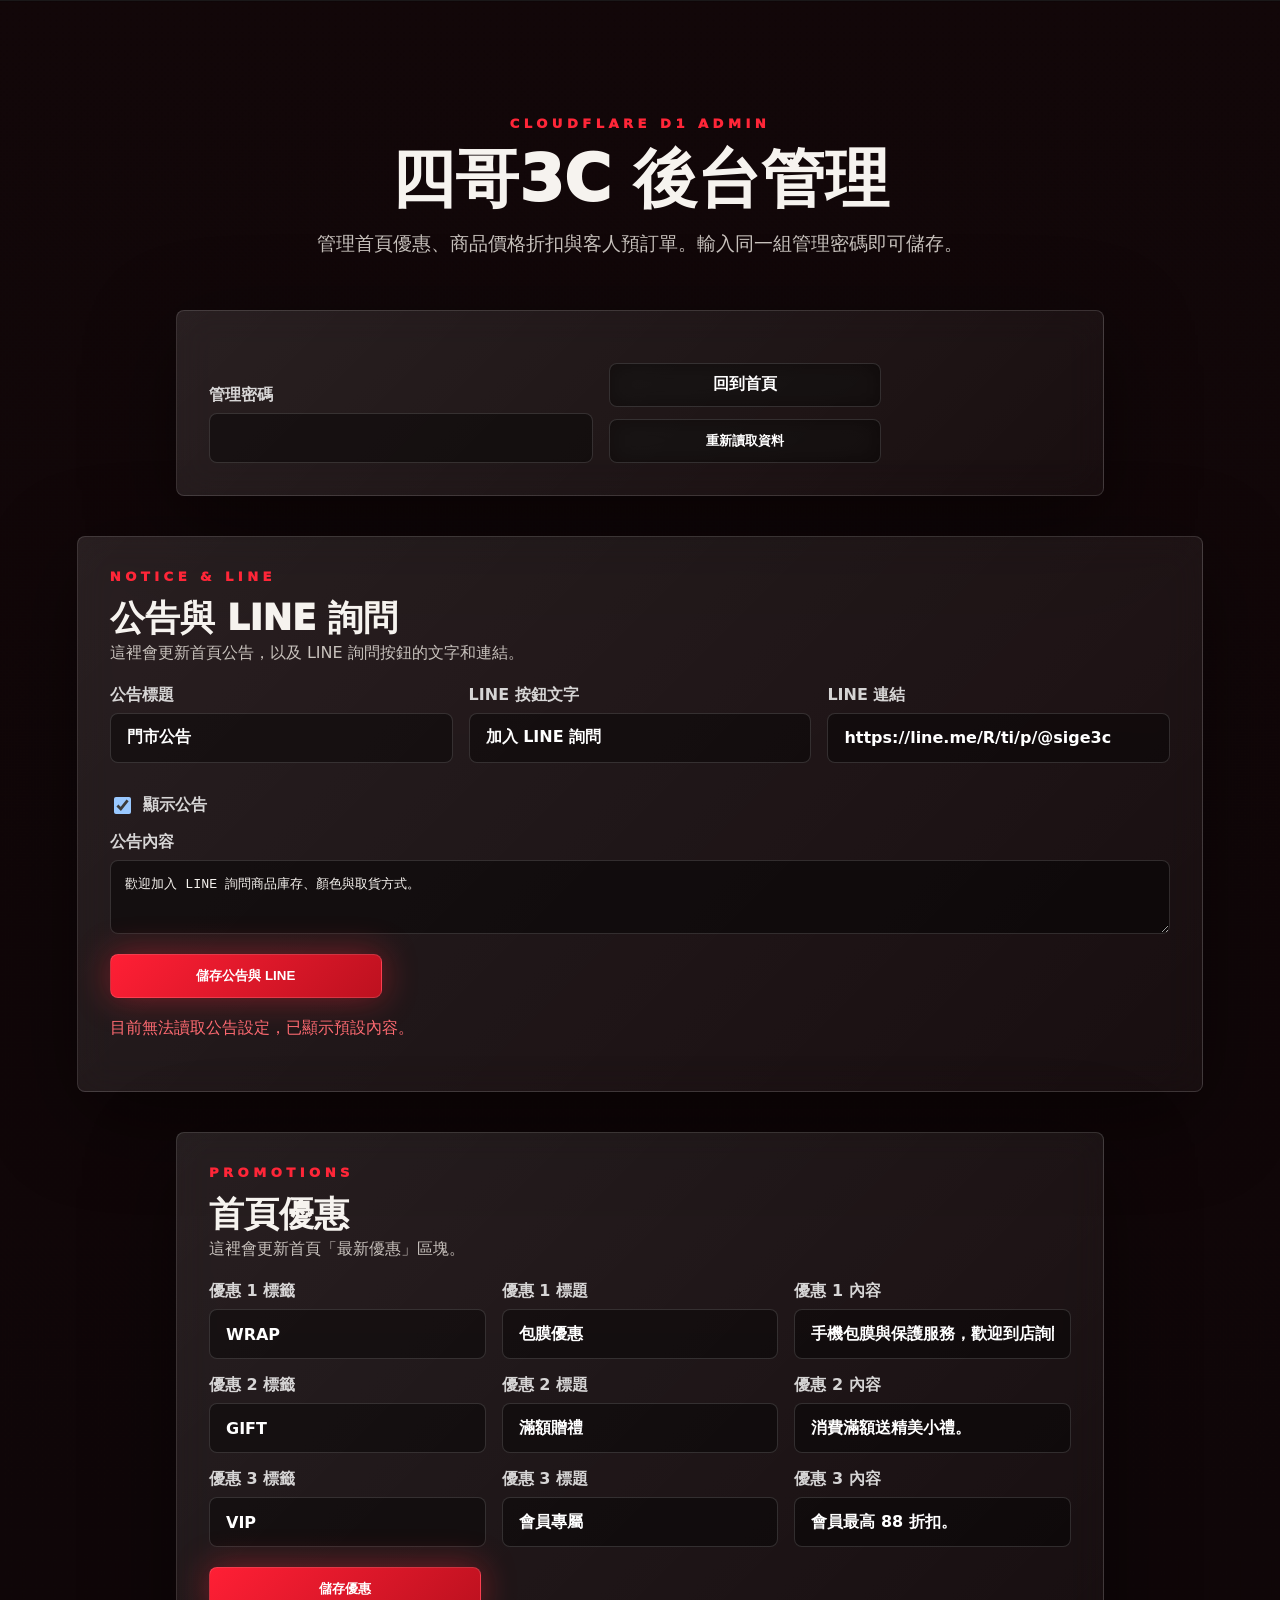
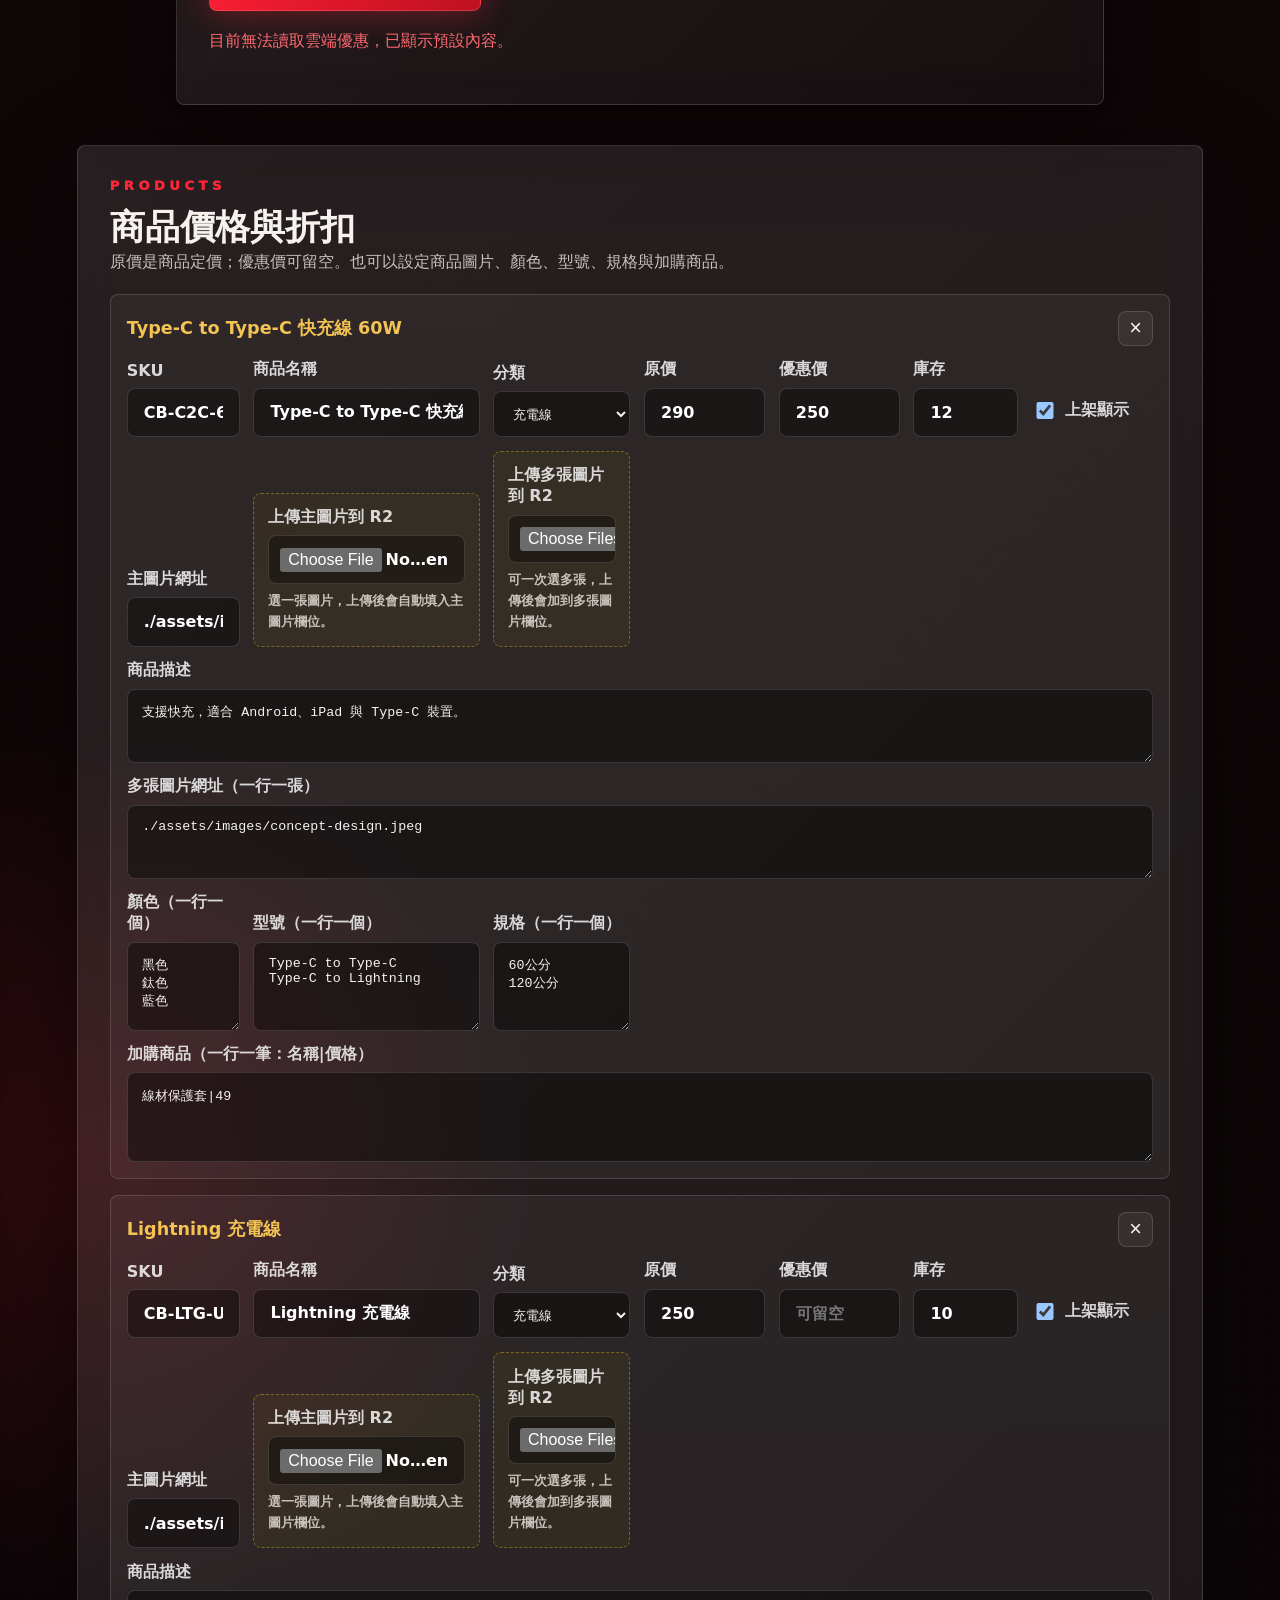
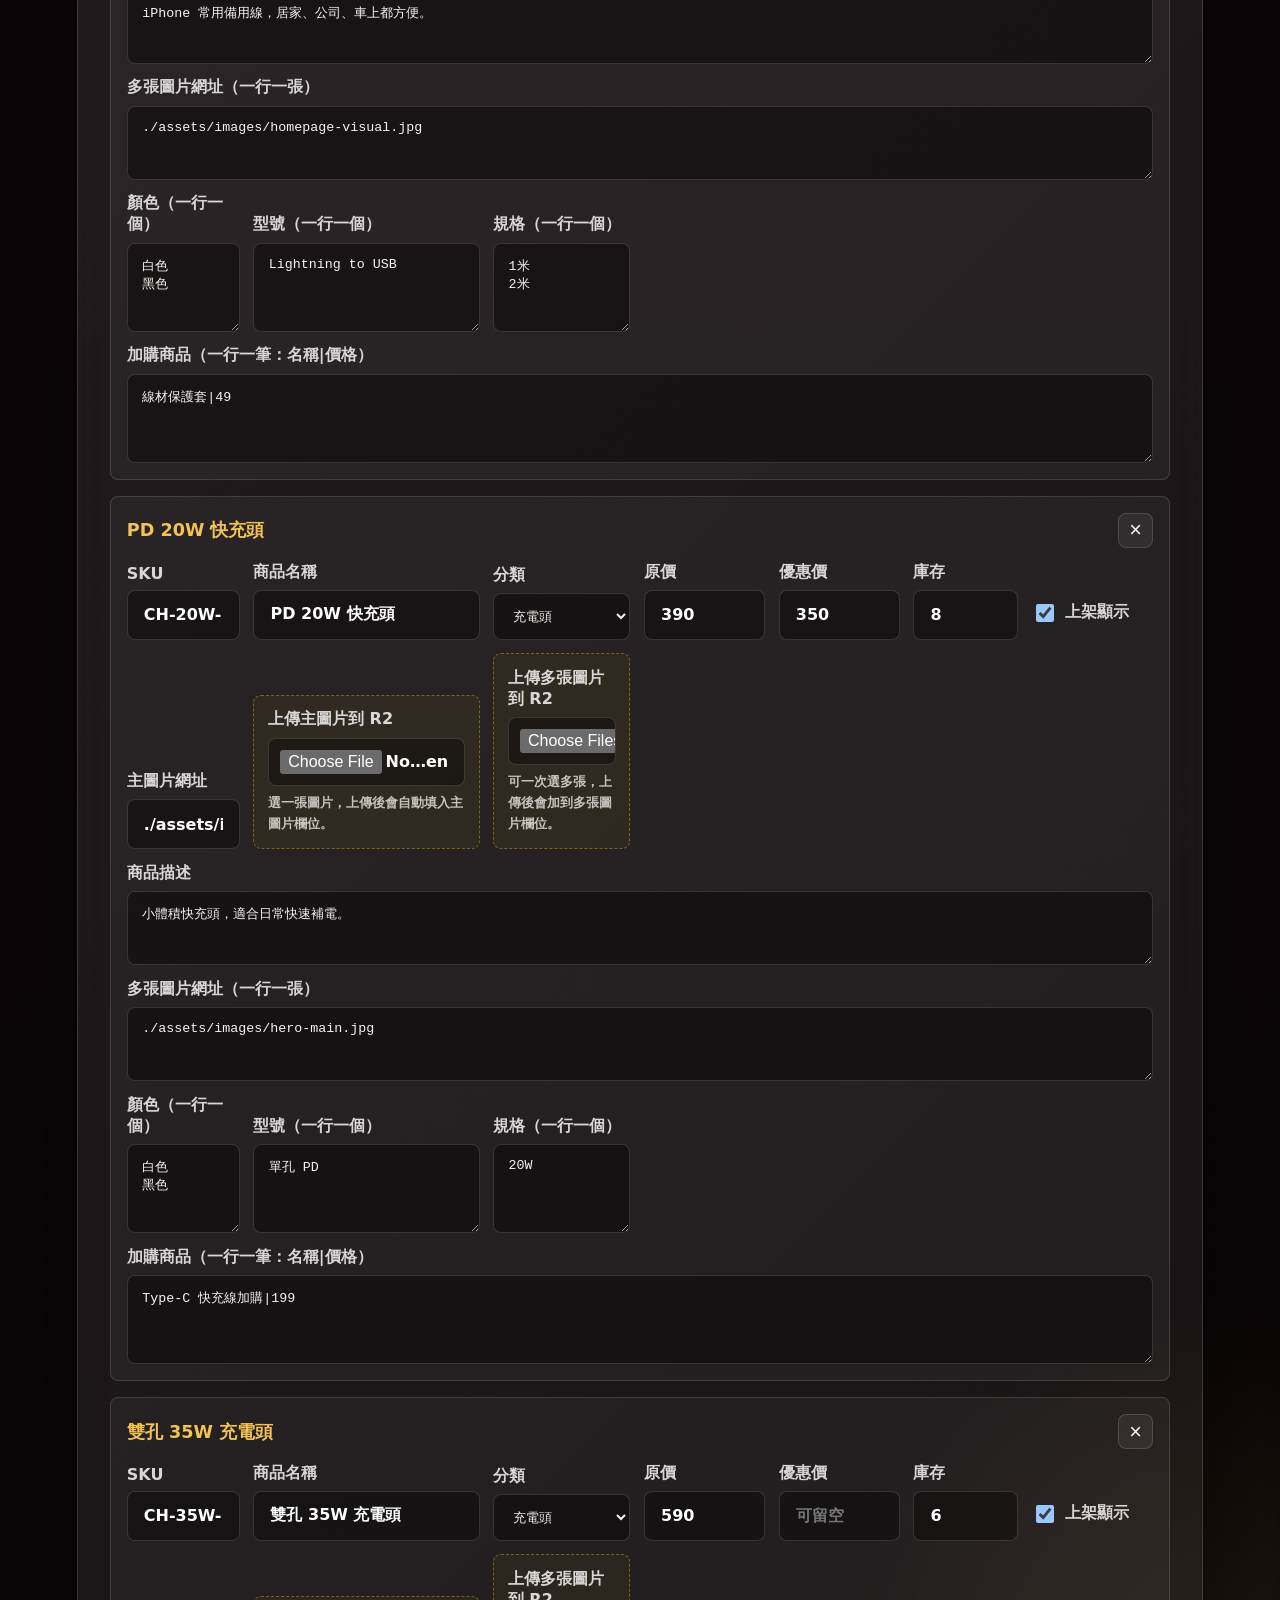
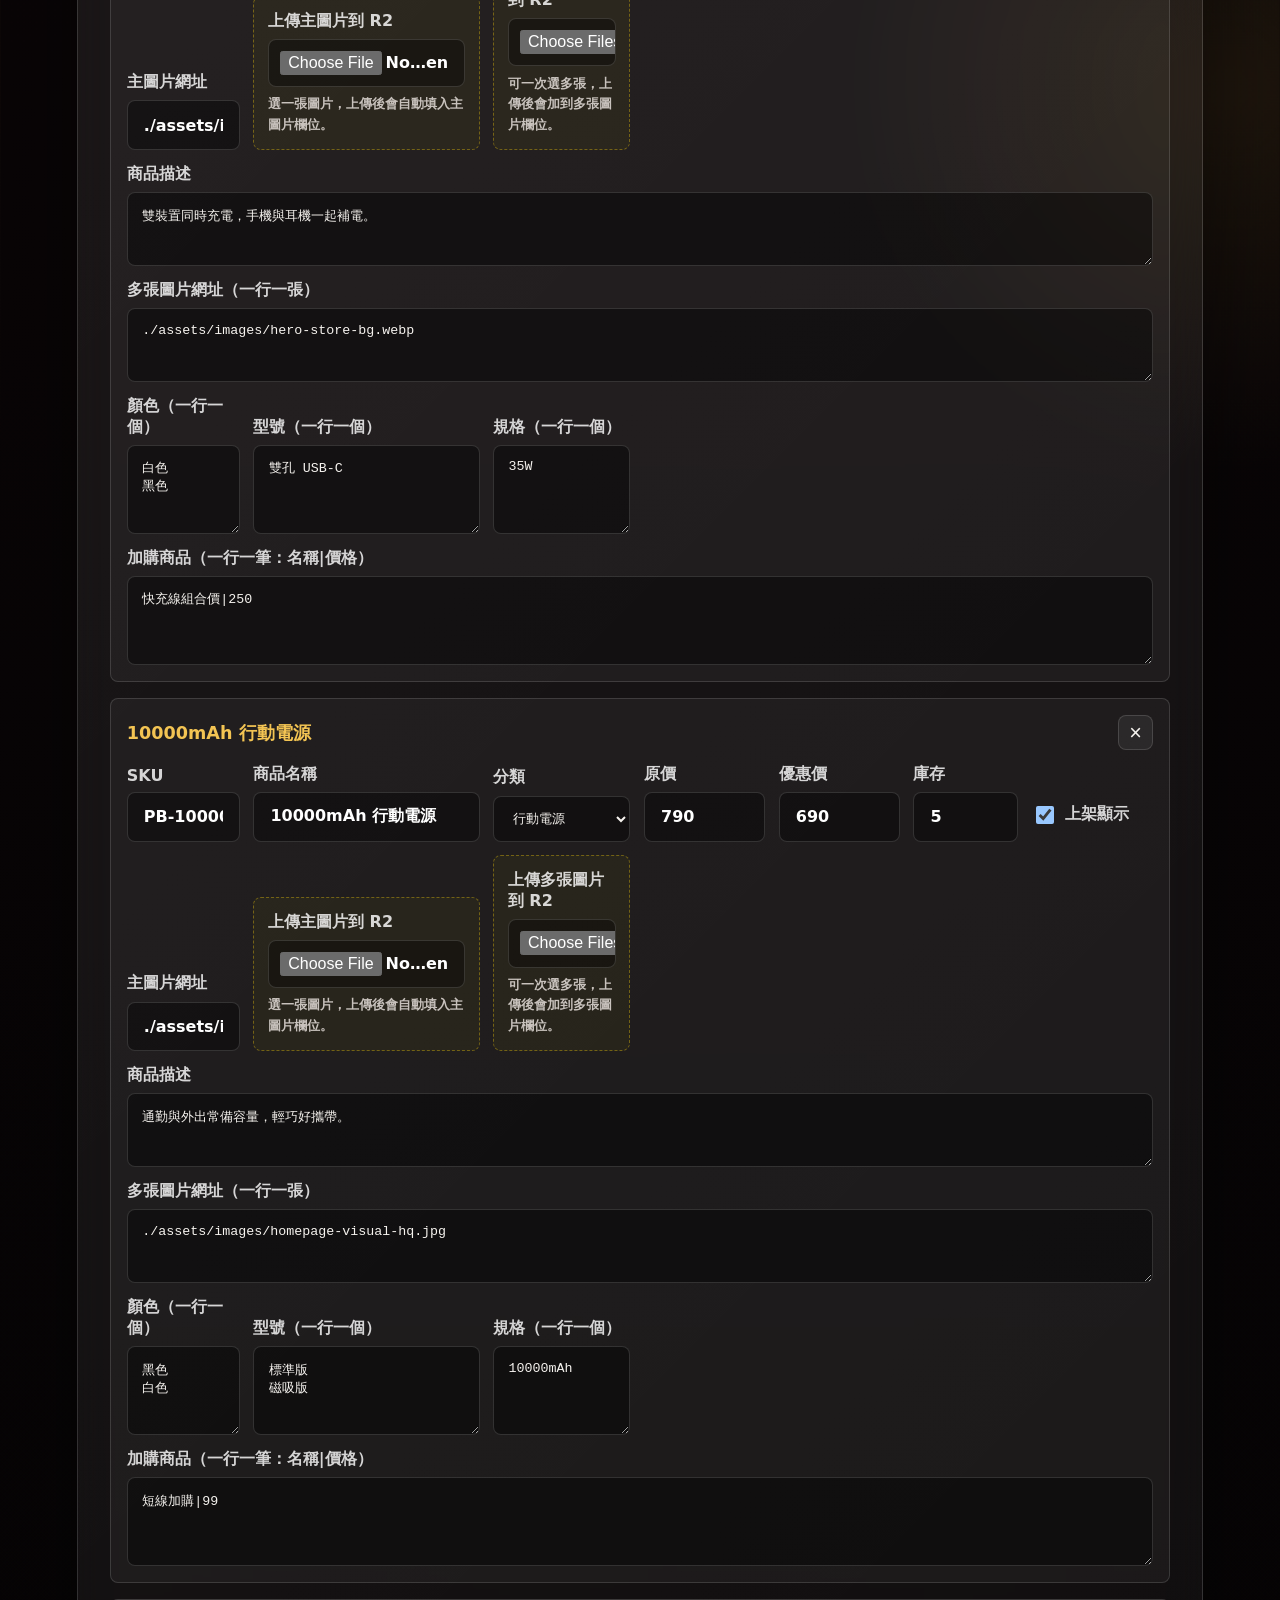
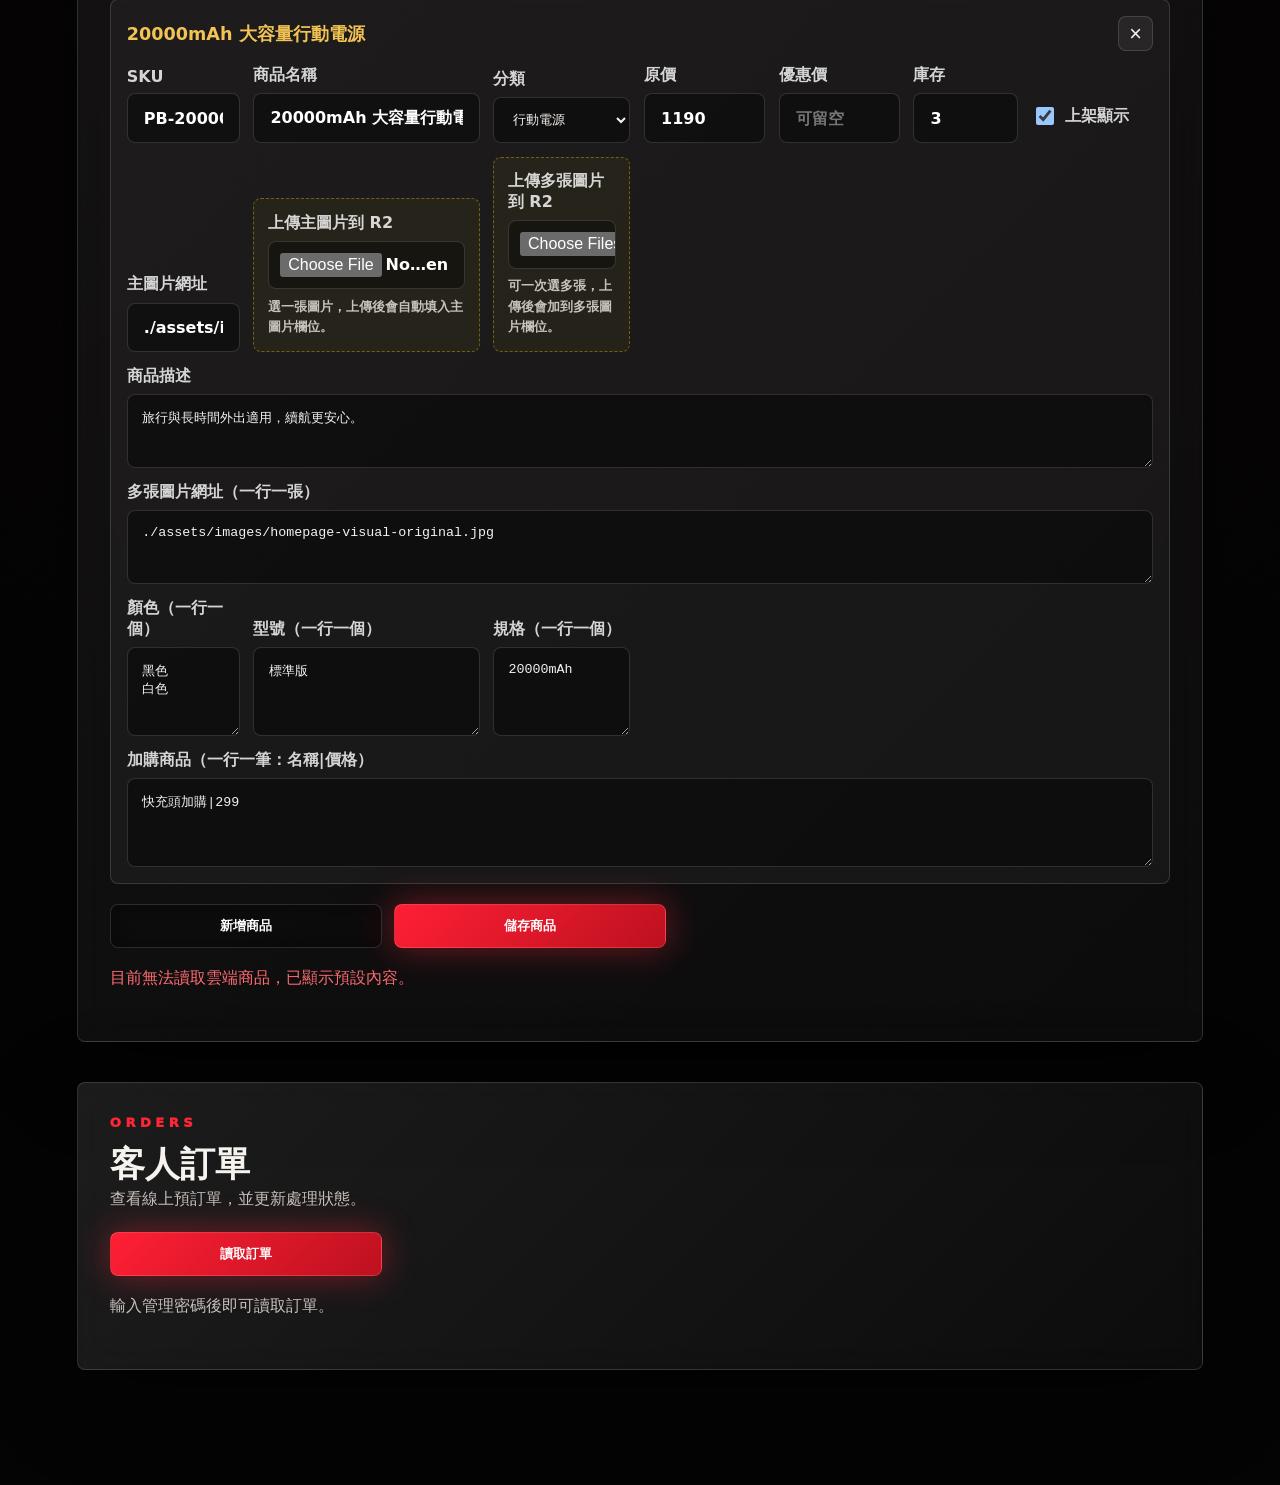
==== commit 41a3209a: "Add files via upload" ====
--- a/admin.html
+++ b/admin.html
@@ -25,6 +25,33 @@
           <button class="secondary-button" type="button" data-refresh-admin>重新讀取資料</button>
         </div>
       </section>
+
+      <form class="admin-form admin-wide reveal-card is-visible" data-settings-form>
+        <div class="admin-section-title">
+          <p class="eyebrow">NOTICE & LINE</p>
+          <h2>公告與 LINE 詢問</h2>
+          <p>這裡會更新首頁公告，以及 LINE 詢問按鈕的文字和連結。</p>
+        </div>
+
+        <div class="admin-grid">
+          <label><span>公告標題</span><input name="announcementTitle" value="門市公告" required /></label>
+          <label><span>LINE 按鈕文字</span><input name="lineLabel" value="加入 LINE 詢問" required /></label>
+          <label><span>LINE 連結</span><input name="lineUrl" value="https://line.me/R/ti/p/@sige3c" required /></label>
+          <label class="admin-checkbox">
+            <input name="announcementActive" type="checkbox" checked />
+            <span>顯示公告</span>
+          </label>
+        </div>
+        <label>
+          <span>公告內容</span>
+          <textarea name="announcementText" rows="3" required>歡迎加入 LINE 詢問商品庫存、顏色與取貨方式。</textarea>
+        </label>
+
+        <div class="admin-actions">
+          <button class="primary-button pulse-button" type="submit">儲存公告與 LINE</button>
+        </div>
+        <p class="admin-status" data-settings-status aria-live="polite">正在讀取公告設定...</p>
+      </form>
 
       <form class="admin-form reveal-card is-visible" data-admin-form>
         <div class="admin-section-title">
@@ -55,7 +82,7 @@
         <div class="admin-section-title">
           <p class="eyebrow">PRODUCTS</p>
           <h2>商品價格與折扣</h2>
-          <p>原價是商品定價；優惠價可留空。若優惠價低於原價，前台會自動顯示折扣。</p>
+          <p>原價是商品定價；優惠價可留空。也可以設定商品圖片、顏色、型號、規格與加購商品。</p>
         </div>
 
         <div class="product-admin-list" data-product-fields></div>
--- a/assets/css/styles.css
+++ b/assets/css/styles.css
@@ -1746,6 +1746,33 @@
   }
 }
 
+.announcement-card {
+  width: min(72rem, calc(100% - 2rem));
+  margin: 0 auto;
+  display: flex;
+  align-items: center;
+  justify-content: space-between;
+  gap: 1.5rem;
+  border: 1px solid rgba(255, 38, 56, .42);
+  border-radius: 8px;
+  padding: clamp(1.25rem, 3vw, 2rem);
+  background:
+    linear-gradient(135deg, rgba(255,38,56,.16), transparent 42%),
+    rgba(255,255,255,.055);
+  box-shadow: 0 24px 64px rgba(0,0,0,.34);
+}
+
+.announcement-card h2 {
+  margin: .25rem 0 .55rem;
+  font-size: clamp(1.65rem, 3vw, 2.55rem);
+}
+
+.announcement-card p:not(.eyebrow) {
+  color: var(--muted);
+  line-height: 1.8;
+  margin: 0;
+}
+
 .shop-toolbar {
   display: flex;
   align-items: center;
@@ -1825,6 +1852,46 @@
   box-shadow: 0 20px 54px rgba(0,0,0,.34);
 }
 
+.product-image {
+  display: grid;
+  place-items: center;
+  aspect-ratio: 4 / 3;
+  width: 100%;
+  border: 1px solid rgba(255,255,255,.1);
+  border-radius: 8px;
+  overflow: hidden;
+  margin-bottom: .9rem;
+  background:
+    linear-gradient(135deg, rgba(255,38,56,.18), rgba(255,214,10,.08)),
+    rgba(0,0,0,.38);
+}
+
+.product-image img {
+  width: 100%;
+  height: 100%;
+  object-fit: cover;
+}
+
+.product-image span {
+  color: var(--gold);
+  font-size: 1.4rem;
+  font-weight: 950;
+}
+
+.product-thumbs {
+  display: flex;
+  gap: .4rem;
+  margin: -.35rem 0 .75rem;
+}
+
+.product-thumbs img {
+  width: 3rem;
+  height: 3rem;
+  border: 1px solid var(--line);
+  border-radius: 6px;
+  object-fit: cover;
+}
+
 .product-card h3 {
   margin: .75rem 0 .65rem;
   font-size: clamp(1.25rem, 2vw, 1.65rem);
@@ -1834,6 +1901,80 @@
   min-height: 4.4rem;
   color: var(--muted);
   line-height: 1.75;
+}
+
+.product-sku {
+  display: block;
+  color: rgba(255,255,255,.54);
+  margin-top: -.25rem;
+  font-weight: 800;
+}
+
+.product-options,
+.add-on-group {
+  display: grid;
+  gap: .7rem;
+  margin: 1rem 0;
+  border: 1px solid rgba(255,255,255,.08);
+  border-radius: 8px;
+  padding: .9rem;
+  background: rgba(0,0,0,.22);
+}
+
+.product-options > strong,
+.add-on-group > strong {
+  color: var(--gold);
+  font-size: .92rem;
+}
+
+.option-group {
+  display: grid;
+  gap: .45rem;
+}
+
+.option-group > span {
+  color: rgba(255,255,255,.72);
+  font-weight: 900;
+  font-size: .86rem;
+}
+
+.option-group div {
+  display: flex;
+  flex-wrap: wrap;
+  gap: .45rem;
+}
+
+.option-group button {
+  min-height: 2.25rem;
+  border: 1px solid rgba(255,255,255,.16);
+  border-radius: 8px;
+  padding: 0 .75rem;
+  color: var(--text);
+  background: rgba(255,255,255,.055);
+  cursor: pointer;
+  font-weight: 850;
+}
+
+.option-group button.is-active {
+  border-color: rgba(255,214,10,.82);
+  color: #111;
+  background: var(--gold);
+}
+
+.add-on-group label,
+.checkout-options label {
+  display: flex;
+  align-items: center;
+  gap: .55rem;
+  color: rgba(255,255,255,.76);
+  font-weight: 800;
+}
+
+.add-on-group input,
+.checkout-options input {
+  width: 1rem;
+  height: 1rem;
+  accent-color: var(--red);
 }
 
 .product-tag {
@@ -1948,6 +2089,7 @@
 }
 
 .cart-item span,
+.cart-item small,
 .cart-empty {
   display: block;
   color: var(--muted);
@@ -1984,6 +2126,21 @@
 .checkout-form {
   display: grid;
   gap: .8rem;
+}
+
+.checkout-options {
+  border: 1px solid rgba(255,255,255,.1);
+  border-radius: 8px;
+  padding: .85rem .95rem;
+  display: grid;
+  gap: .65rem;
+  background: rgba(255,255,255,.04);
+}
+
+.checkout-options legend {
+  padding: 0 .35rem;
+  color: var(--gold);
+  font-weight: 950;
 }
 
 .checkout-form label {
@@ -2106,6 +2263,24 @@
   grid-column: 1 / -1;
 }
 
+.product-admin-upload {
+  border: 1px dashed rgba(255, 214, 10, .35);
+  border-radius: 8px;
+  padding: .85rem;
+  background: rgba(255, 214, 10, .045);
+}
+
+.product-admin-upload input {
+  padding: .7rem !important;
+  cursor: pointer;
+}
+
+.product-admin-upload small {
+  display: block;
+  color: var(--muted);
+  line-height: 1.55;
+}
+
 .orders-list {
   display: grid;
   gap: 1rem;
@@ -2142,6 +2317,12 @@
   display: grid;
   gap: .45rem;
   padding-left: 1.2rem;
+}
+
+.order-card li small {
+  display: block;
+  color: var(--muted);
+  margin-top: .2rem;
 }
 
 .order-card-actions {
@@ -2204,6 +2385,11 @@
   .cart-card {
     max-height: 92vh;
   }
+
+  .announcement-card {
+    flex-direction: column;
+    align-items: stretch;
+  }
 }
 
 @media (prefers-reduced-motion: reduce) {
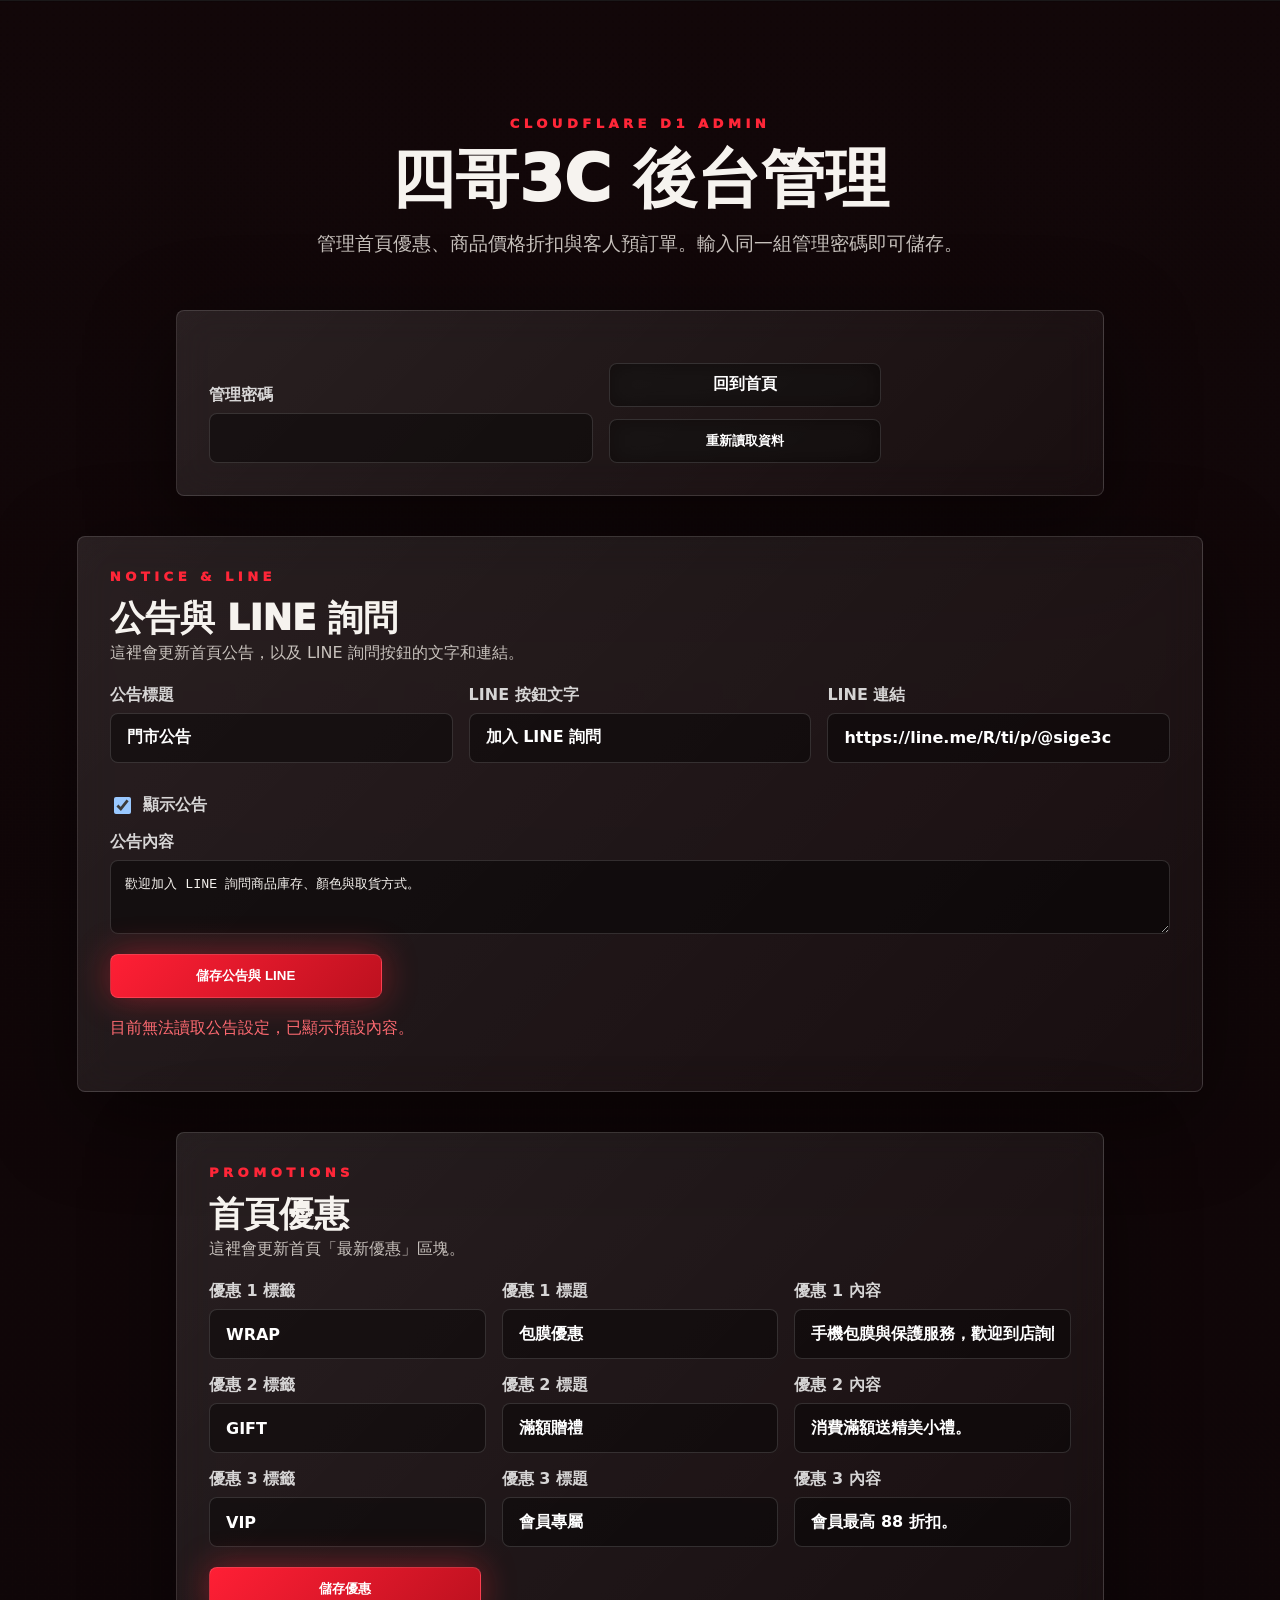
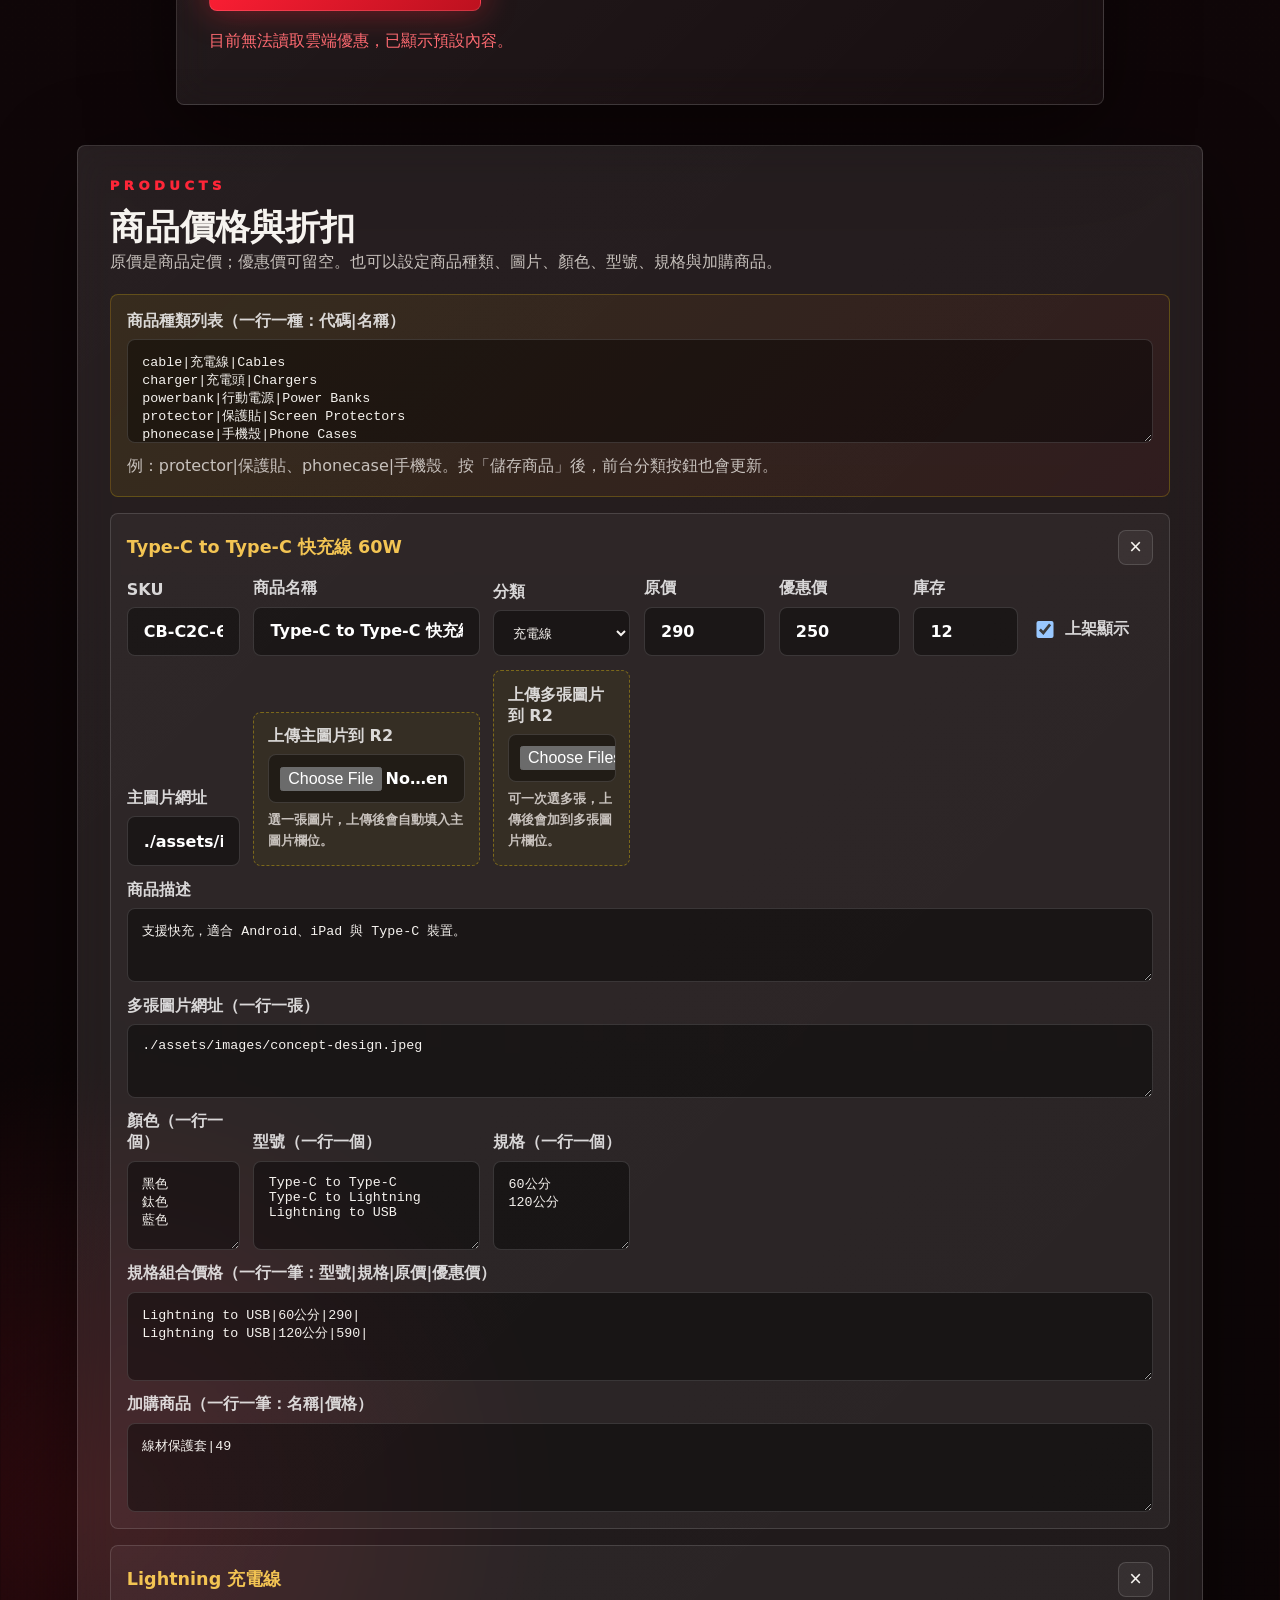
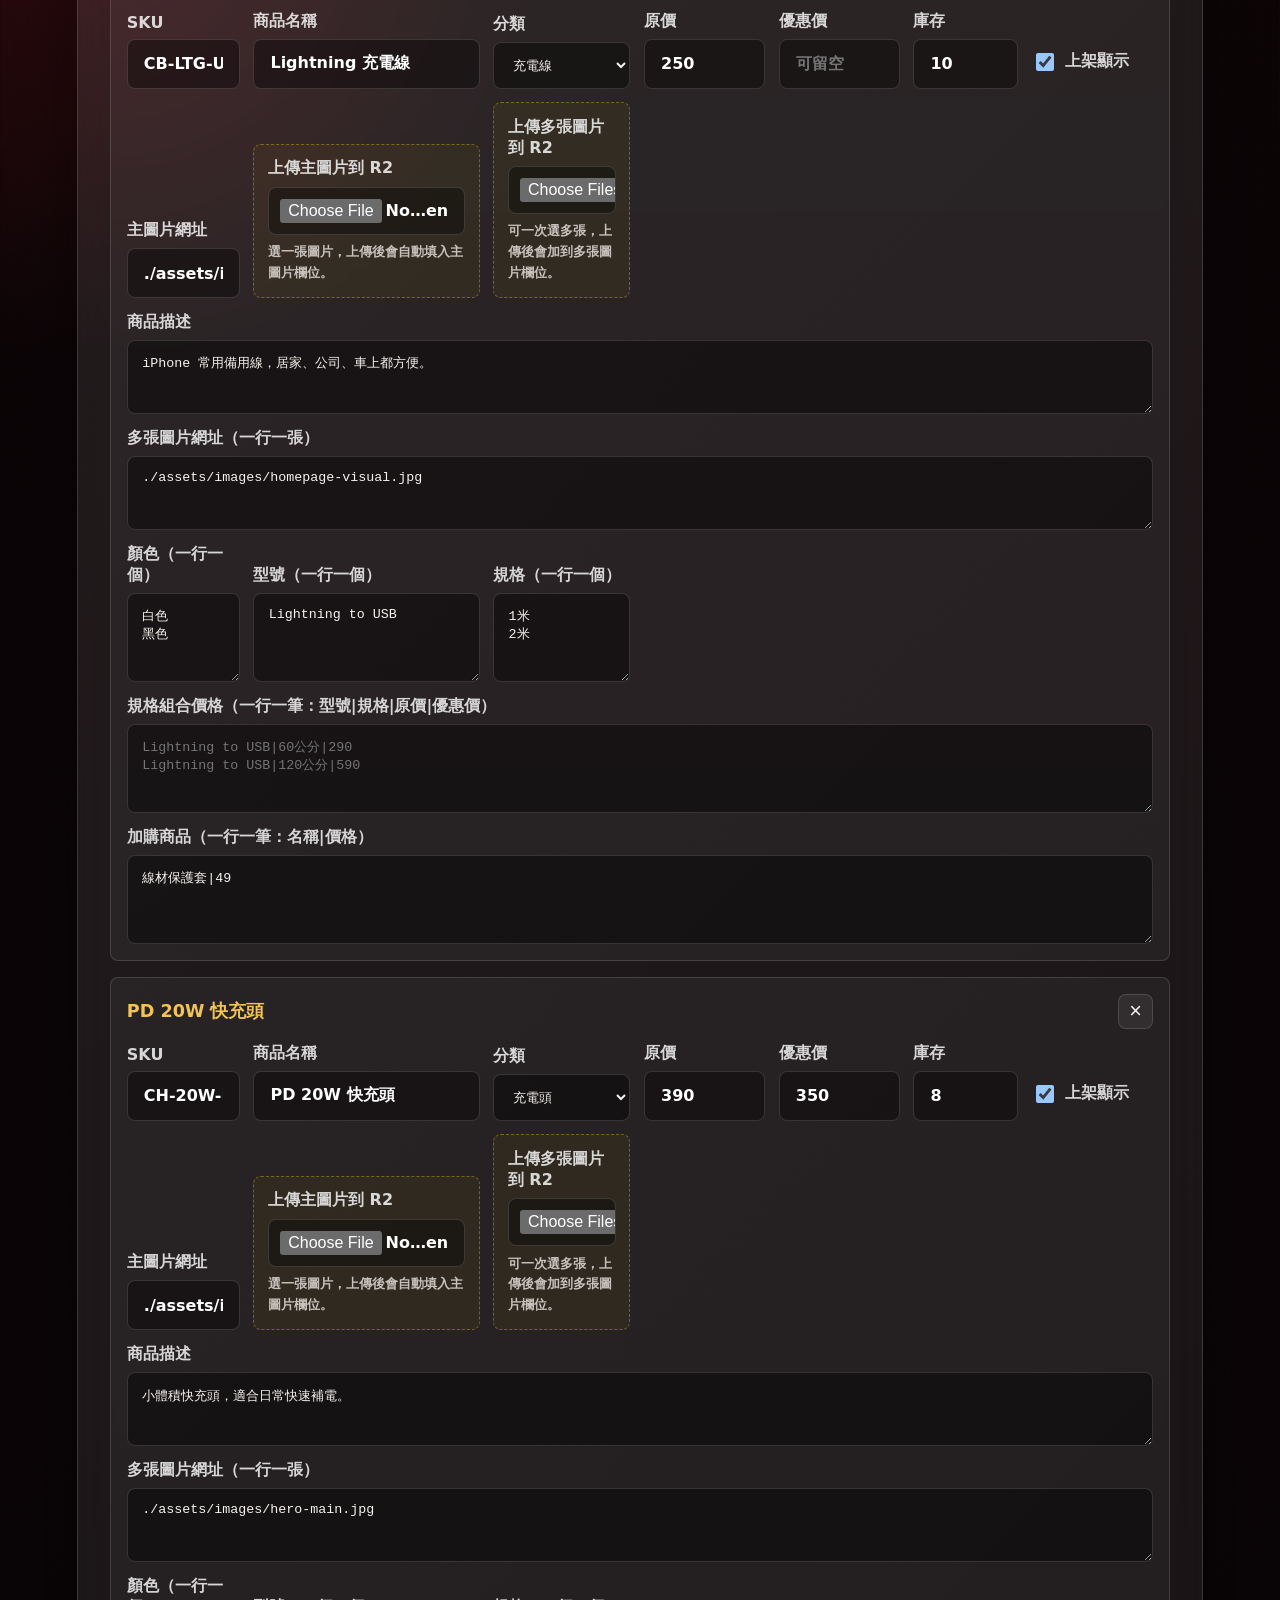
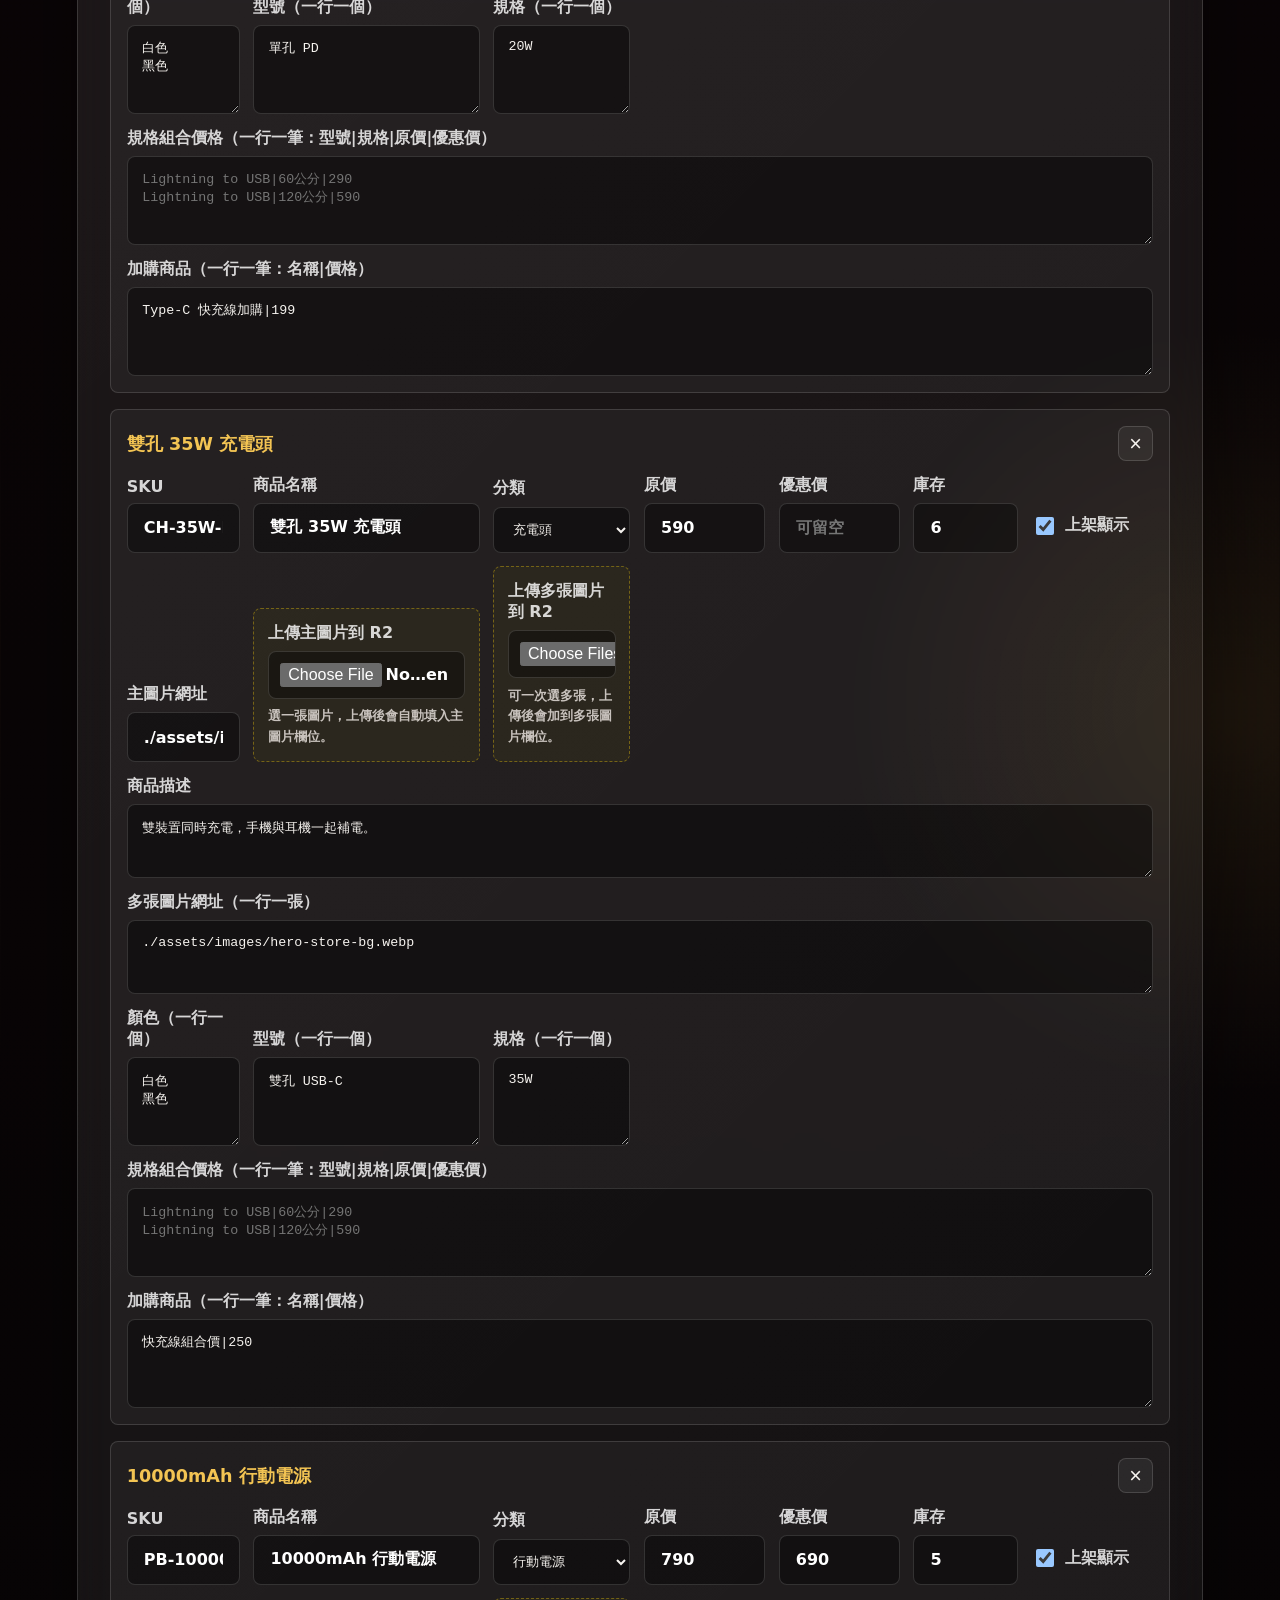
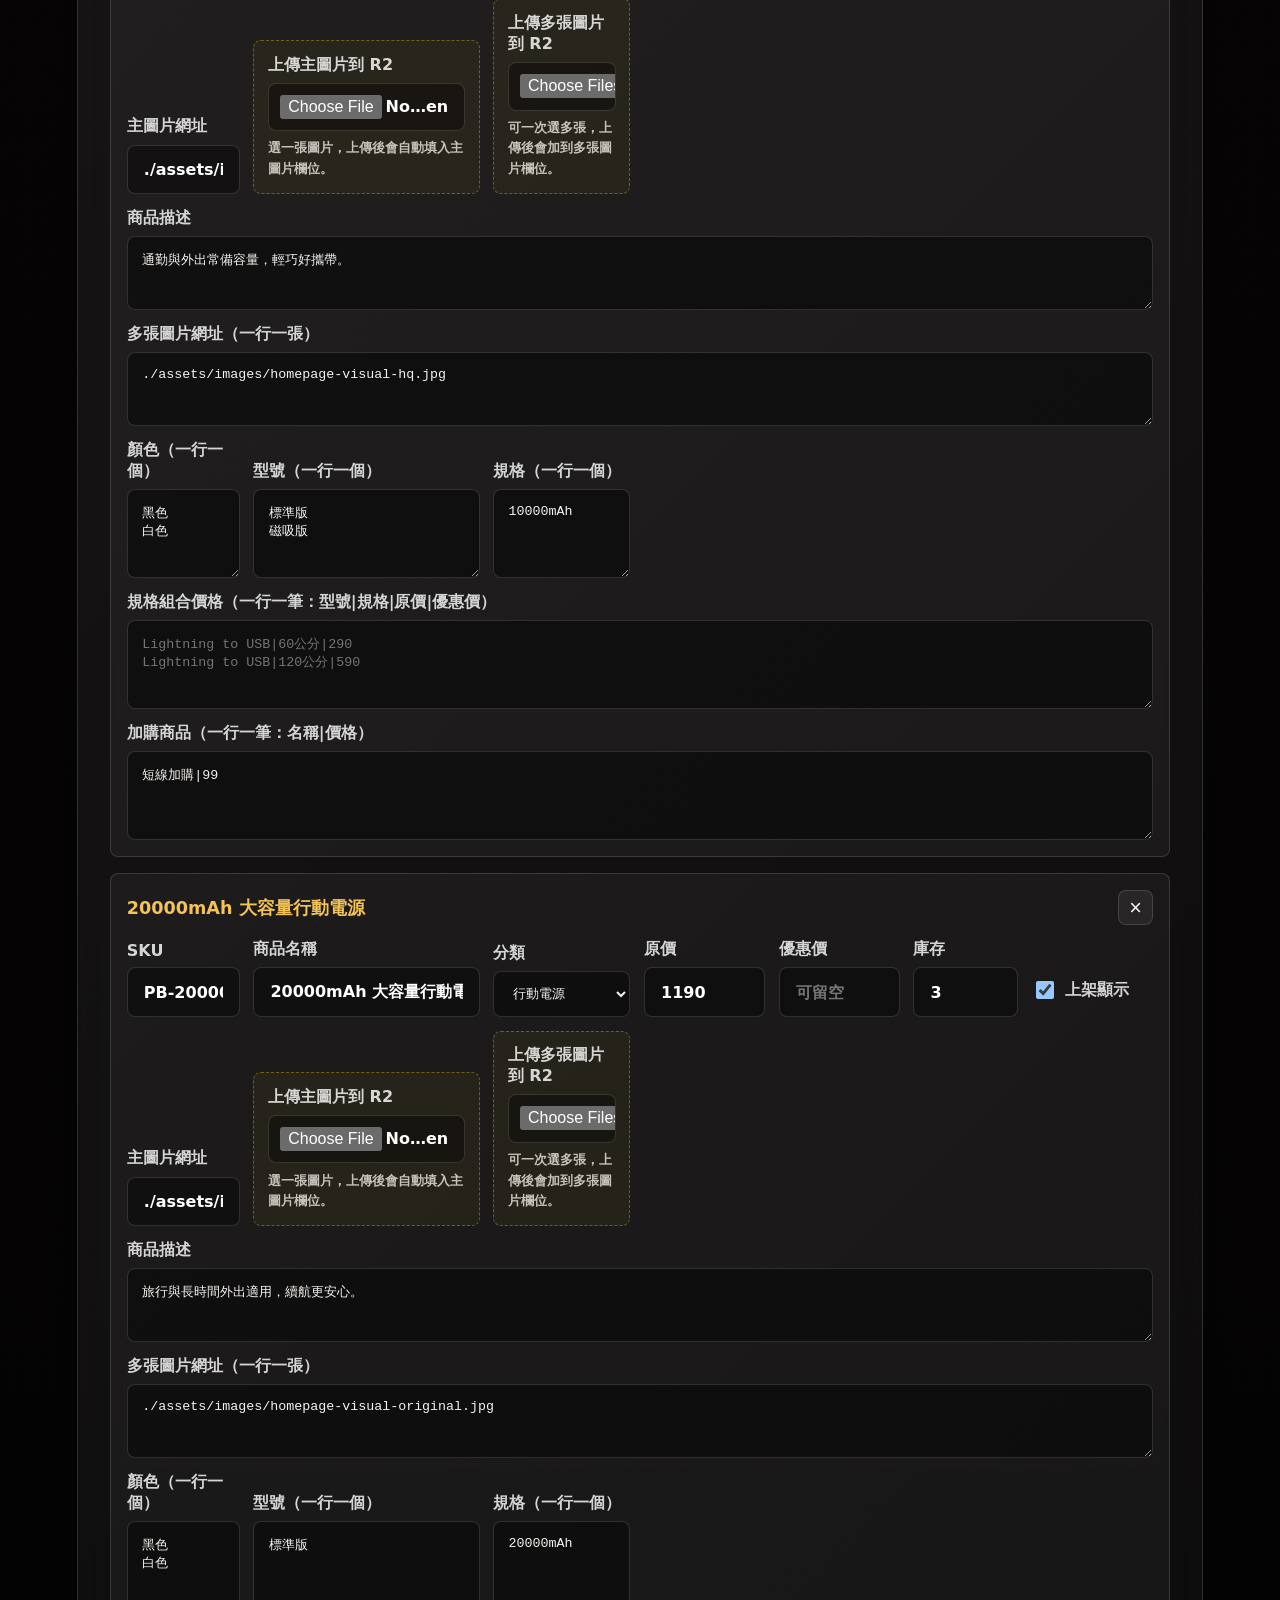
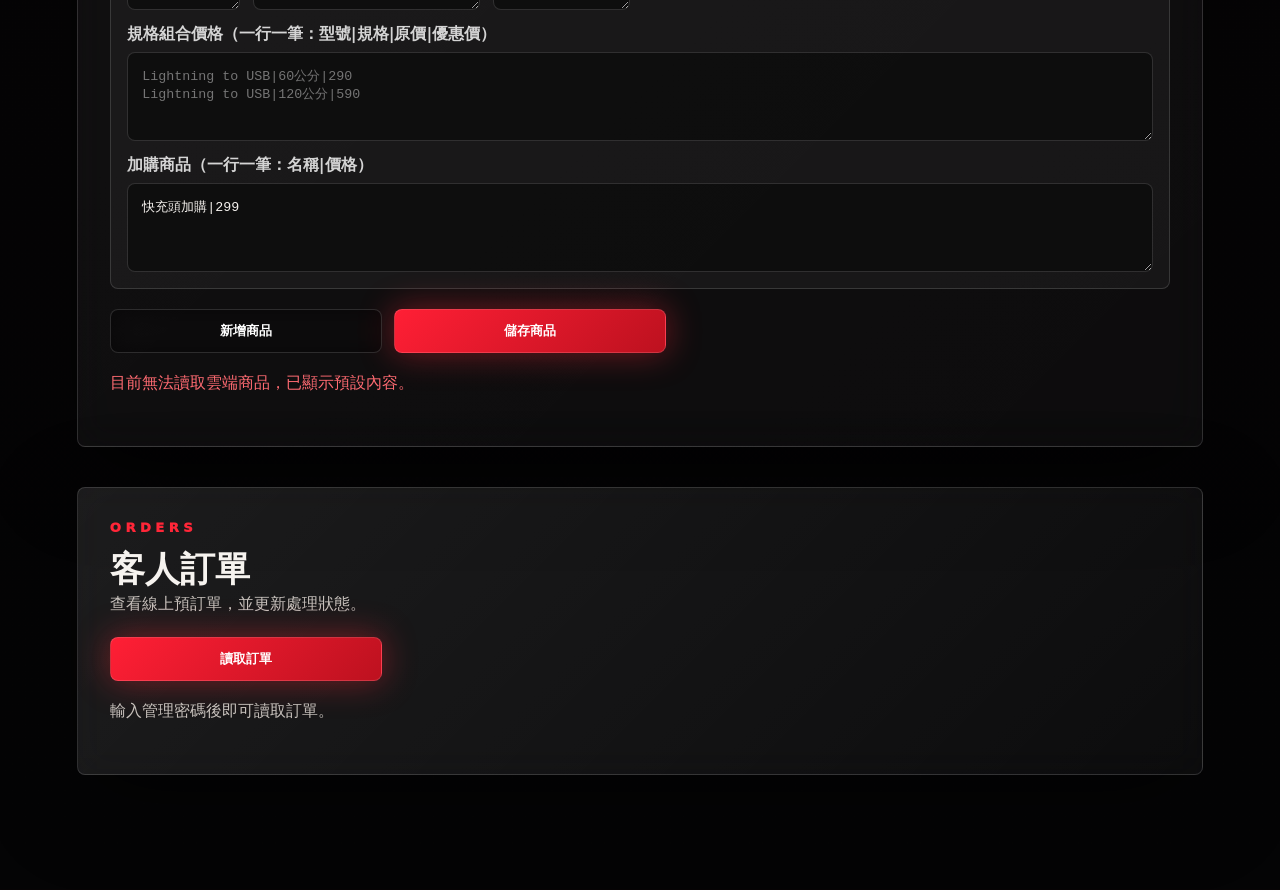
==== commit d8d91b7e: "Add files via upload" ====
--- a/admin.html
+++ b/admin.html
@@ -82,8 +82,20 @@
         <div class="admin-section-title">
           <p class="eyebrow">PRODUCTS</p>
           <h2>商品價格與折扣</h2>
-          <p>原價是商品定價；優惠價可留空。也可以設定商品圖片、顏色、型號、規格與加購商品。</p>
+          <p>原價是商品定價；優惠價可留空。也可以設定商品種類、圖片、顏色、型號、規格與加購商品。</p>
         </div>
+
+        <section class="category-admin-box" aria-label="商品種類列表">
+          <label class="product-admin-desc">
+            <span>商品種類列表（一行一種：代碼|名稱）</span>
+            <textarea data-category-list rows="5">cable|充電線
+charger|充電頭
+powerbank|行動電源
+protector|保護貼
+phonecase|手機殼</textarea>
+          </label>
+          <p class="admin-help">例：protector|保護貼、phonecase|手機殼。按「儲存商品」後，前台分類按鈕也會更新。</p>
+        </section>
 
         <div class="product-admin-list" data-product-fields></div>
 
--- a/assets/css/styles.css
+++ b/assets/css/styles.css
@@ -1846,6 +1846,8 @@
   border-radius: 8px;
   min-height: 18rem;
   padding: clamp(1.2rem, 2vw, 1.7rem);
+  display: flex;
+  flex-direction: column;
   background:
     linear-gradient(135deg, rgba(255, 38, 56, .11), transparent 38%),
     rgba(255,255,255,.055);
@@ -1853,9 +1855,10 @@
 }
 
 .product-image {
+  position: relative;
   display: grid;
   place-items: center;
-  aspect-ratio: 4 / 3;
+  aspect-ratio: 1 / 1;
   width: 100%;
   border: 1px solid rgba(255,255,255,.1);
   border-radius: 8px;
@@ -1869,27 +1872,38 @@
 .product-image img {
   width: 100%;
   height: 100%;
-  object-fit: cover;
-}
-
-.product-image span {
+  object-fit: contain;
+  padding: .55rem;
+  background: rgba(255,255,255,.035);
+}
+
+.product-image span,
+.product-image.is-empty::before {
+  content: "SIGE 3C";
   color: var(--gold);
   font-size: 1.4rem;
   font-weight: 950;
 }
 
 .product-thumbs {
-  display: flex;
+  display: grid;
+  grid-template-columns: repeat(4, 3.1rem);
   gap: .4rem;
   margin: -.35rem 0 .75rem;
 }
 
+.product-thumbs:empty {
+  display: none;
+}
+
 .product-thumbs img {
-  width: 3rem;
-  height: 3rem;
+  width: 3.1rem;
+  height: 3.1rem;
   border: 1px solid var(--line);
   border-radius: 6px;
-  object-fit: cover;
+  object-fit: contain;
+  padding: .15rem;
+  background: rgba(255,255,255,.04);
 }
 
 .product-card h3 {
@@ -1998,6 +2012,10 @@
   margin: 1.1rem 0;
 }
 
+.product-card > .secondary-button {
+  margin-top: auto;
+}
+
 .price-row {
   display: flex;
   flex-wrap: wrap;
@@ -2217,6 +2235,20 @@
   gap: 1rem;
 }
 
+.category-admin-box {
+  border: 1px solid rgba(255, 214, 10, .22);
+  border-radius: 8px;
+  padding: 1rem;
+  margin-bottom: 1rem;
+  background: linear-gradient(135deg, rgba(255, 214, 10, .08), rgba(255, 38, 56, .06));
+}
+
+.admin-help {
+  color: var(--muted);
+  line-height: 1.65;
+  margin: .65rem 0 0;
+}
+
 .product-admin-row {
   display: grid;
   grid-template-columns: .7fr 1.4fr .85fr .75fr .75fr .65fr .75fr;
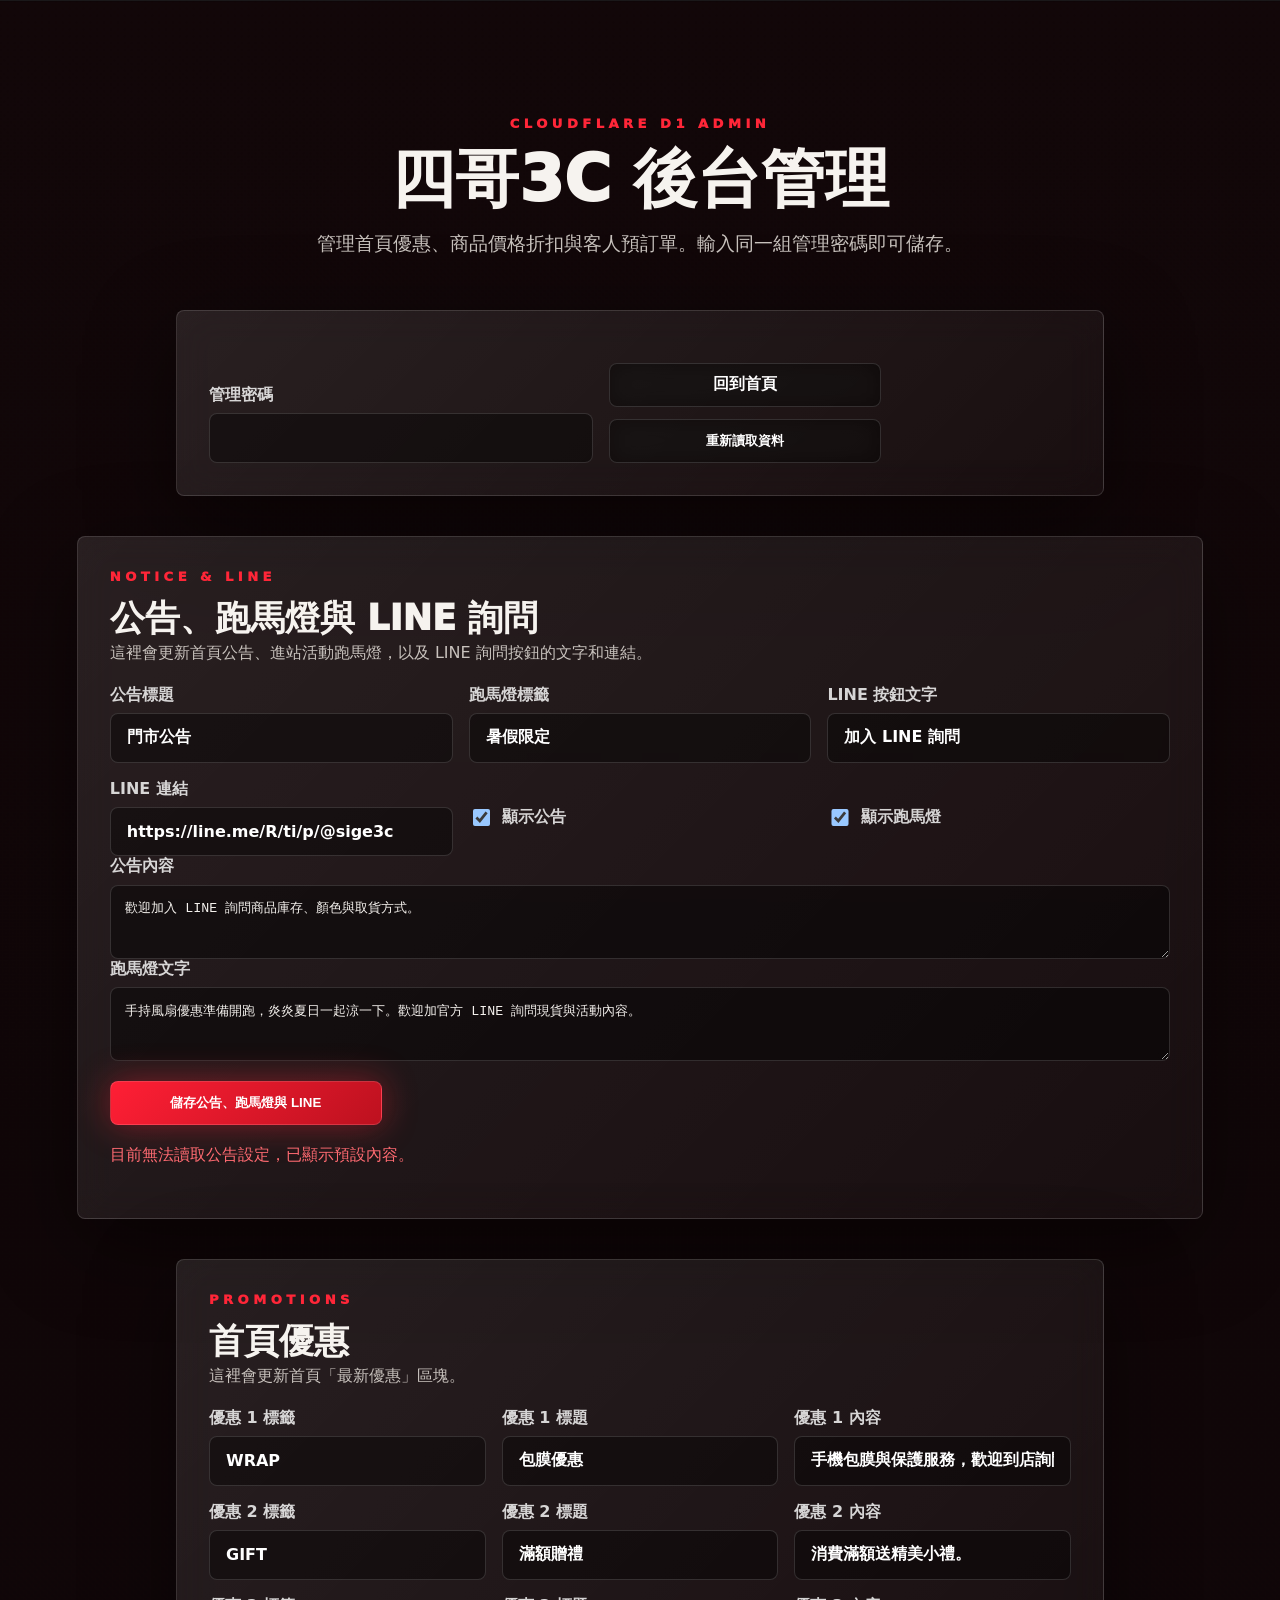
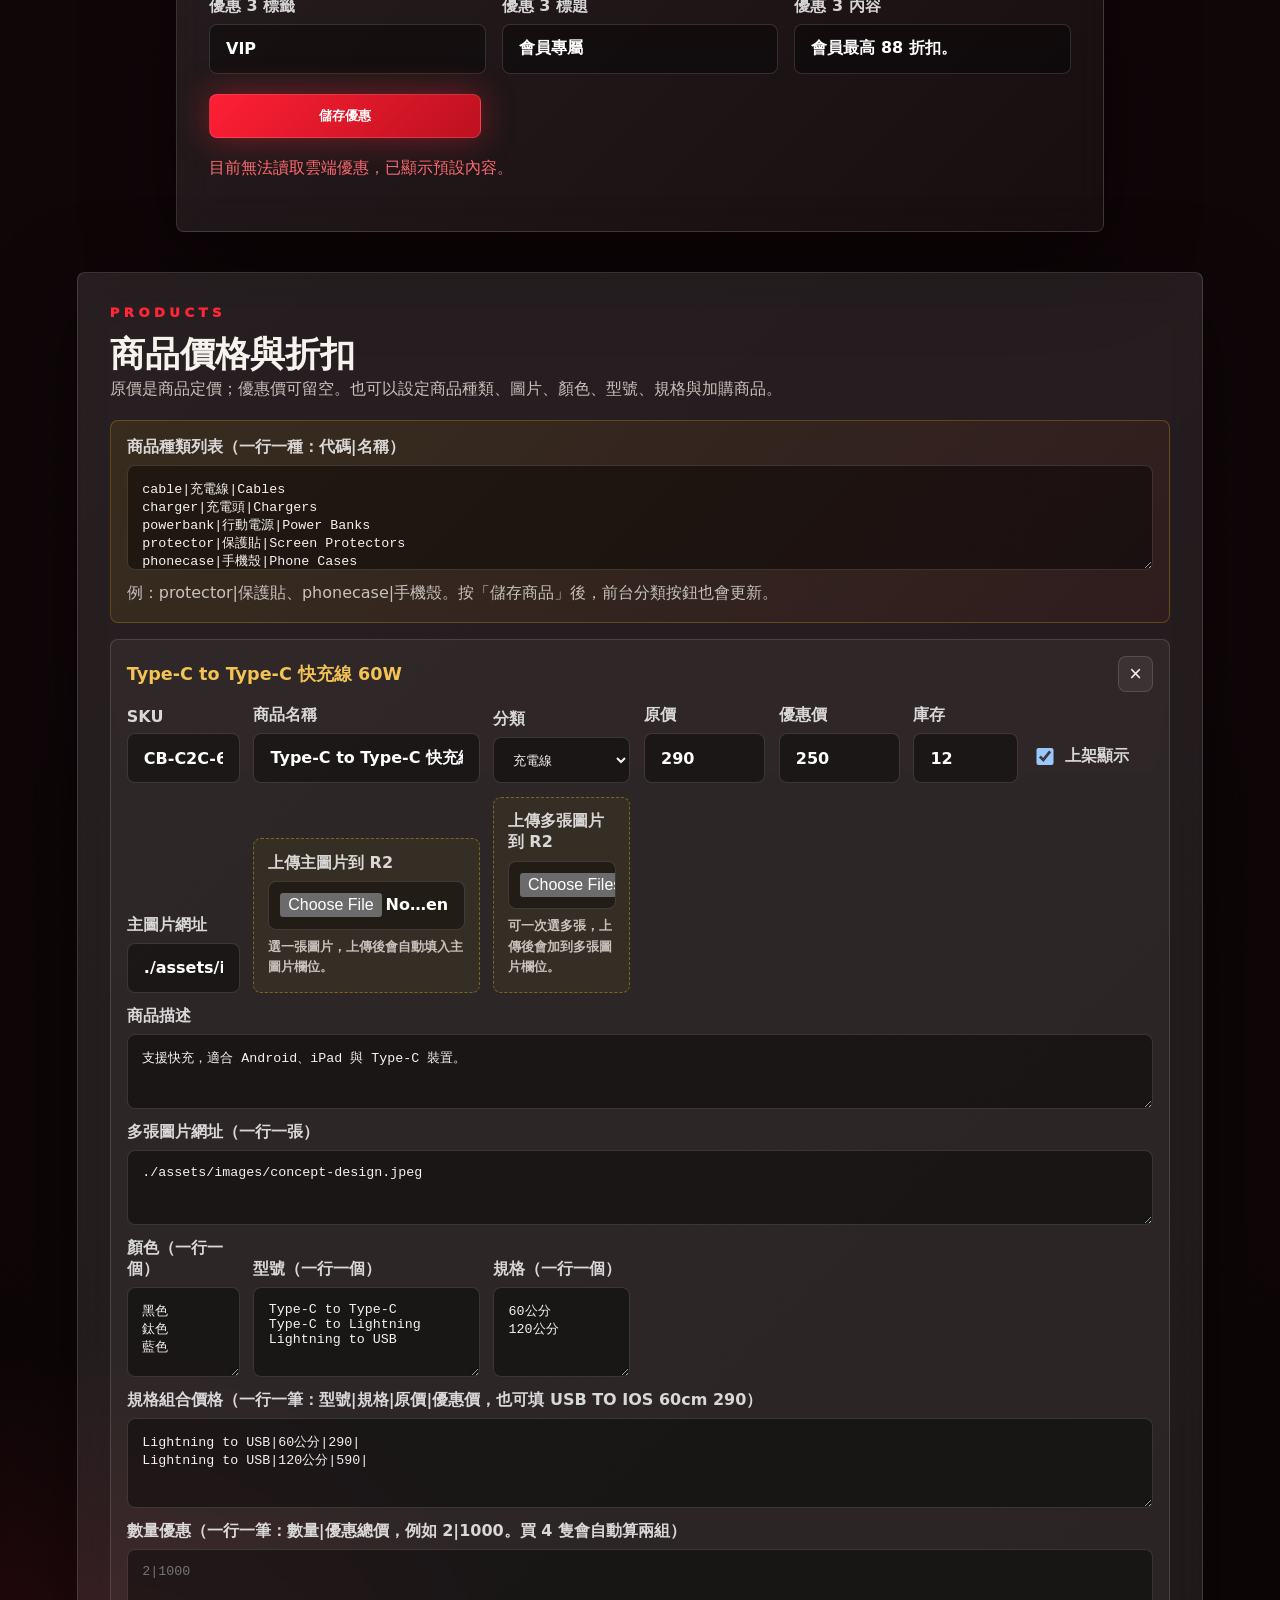
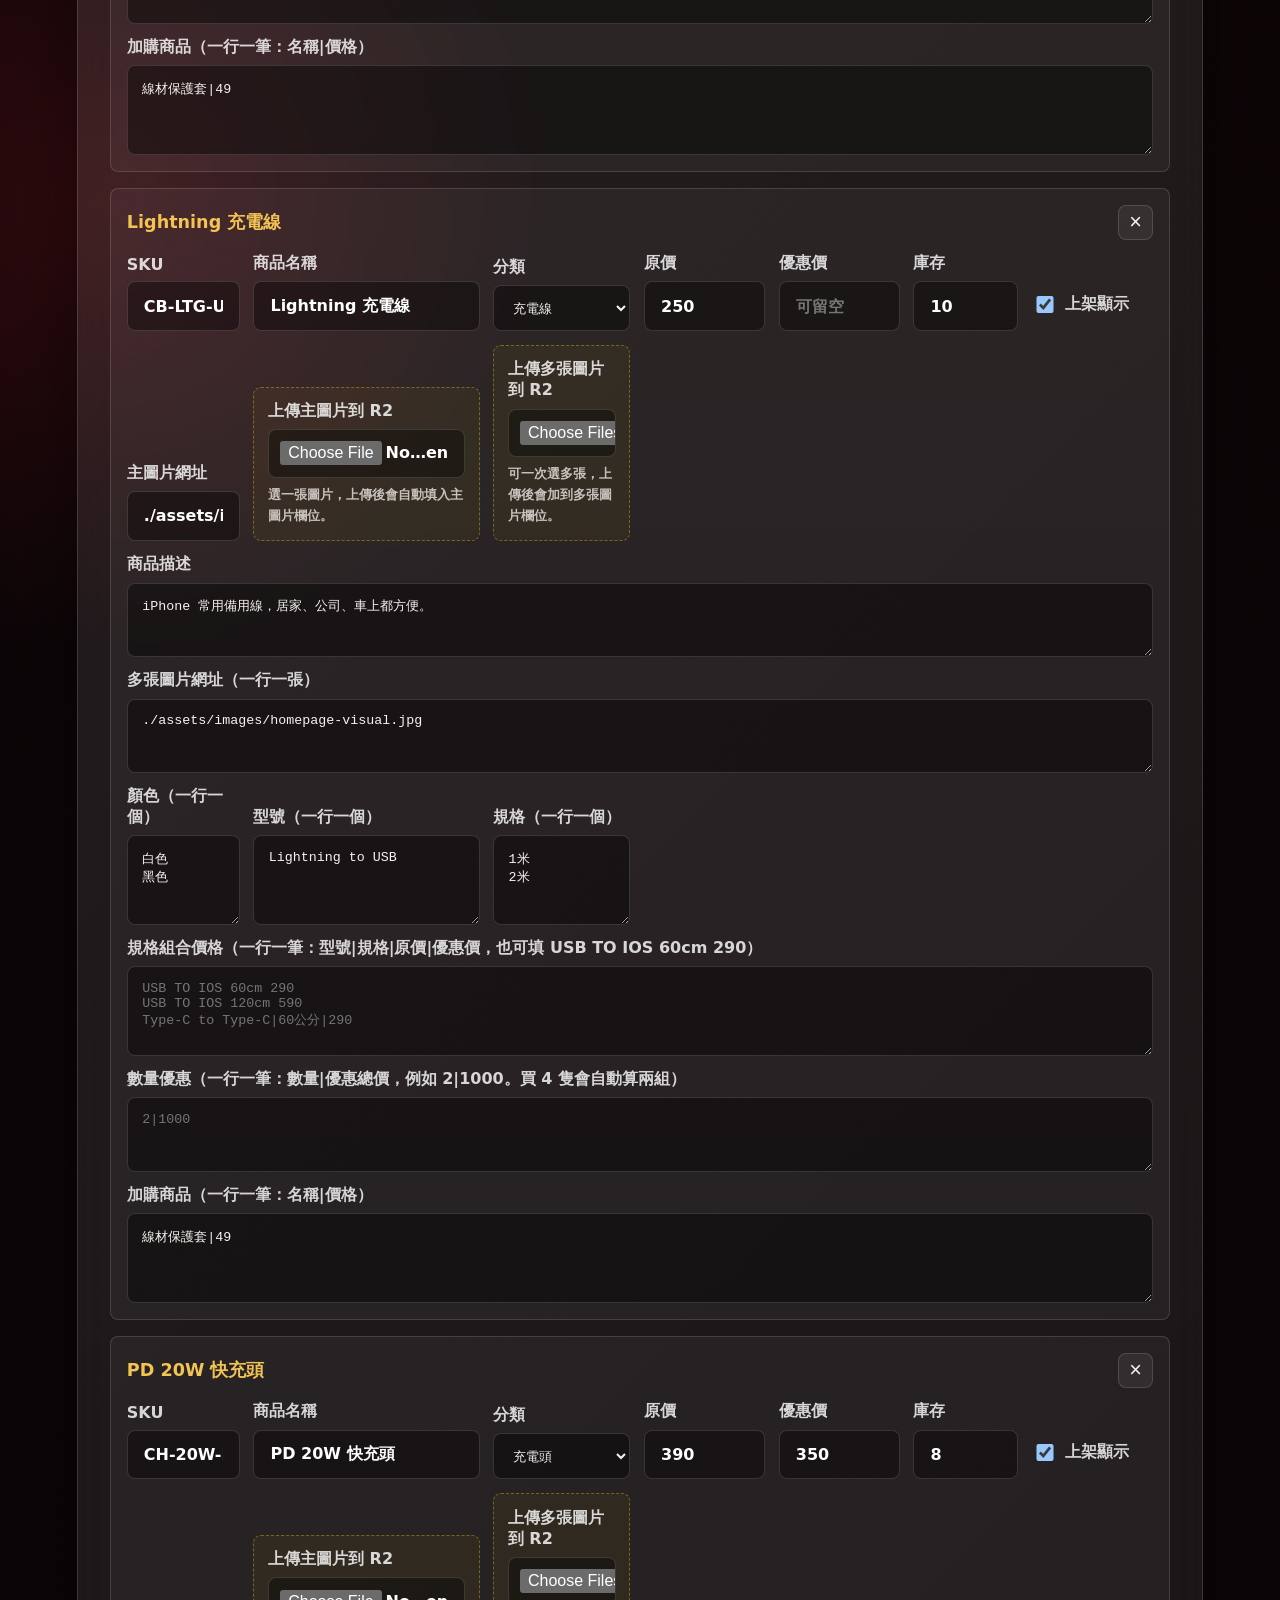
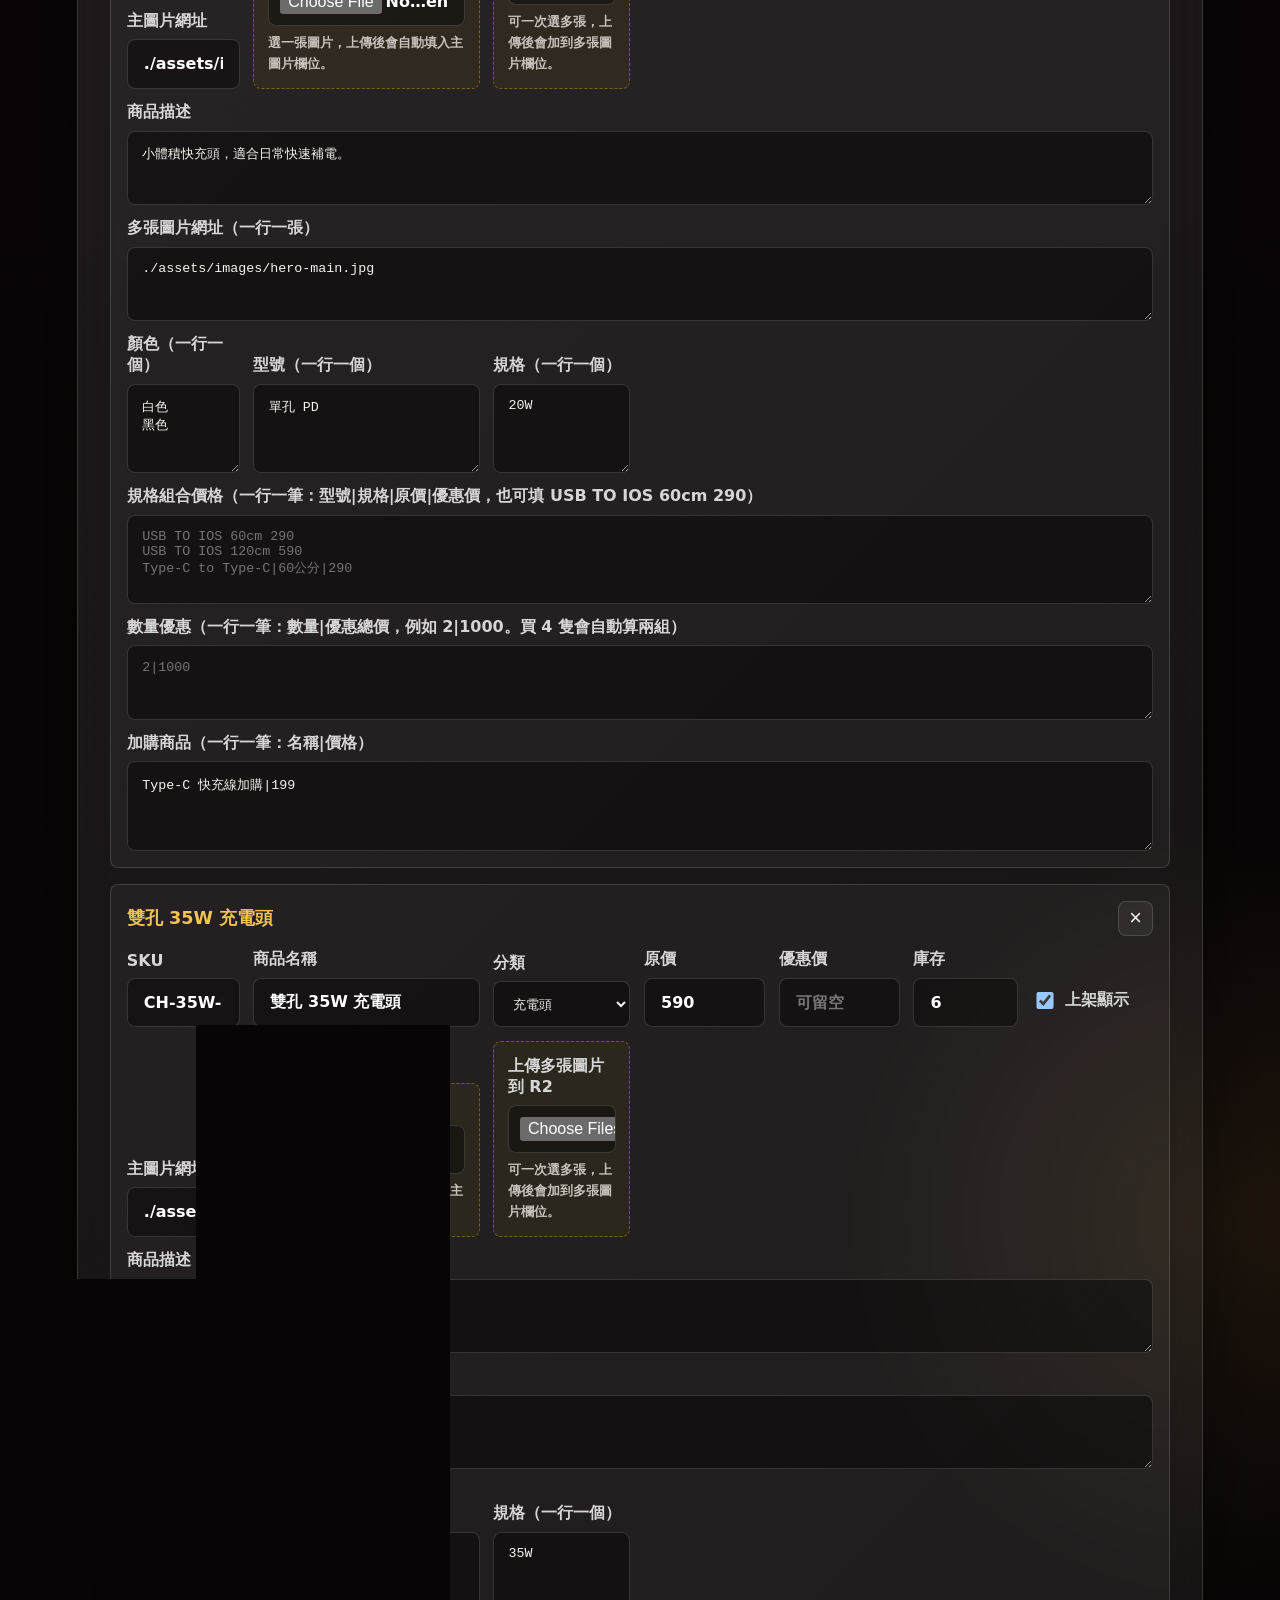
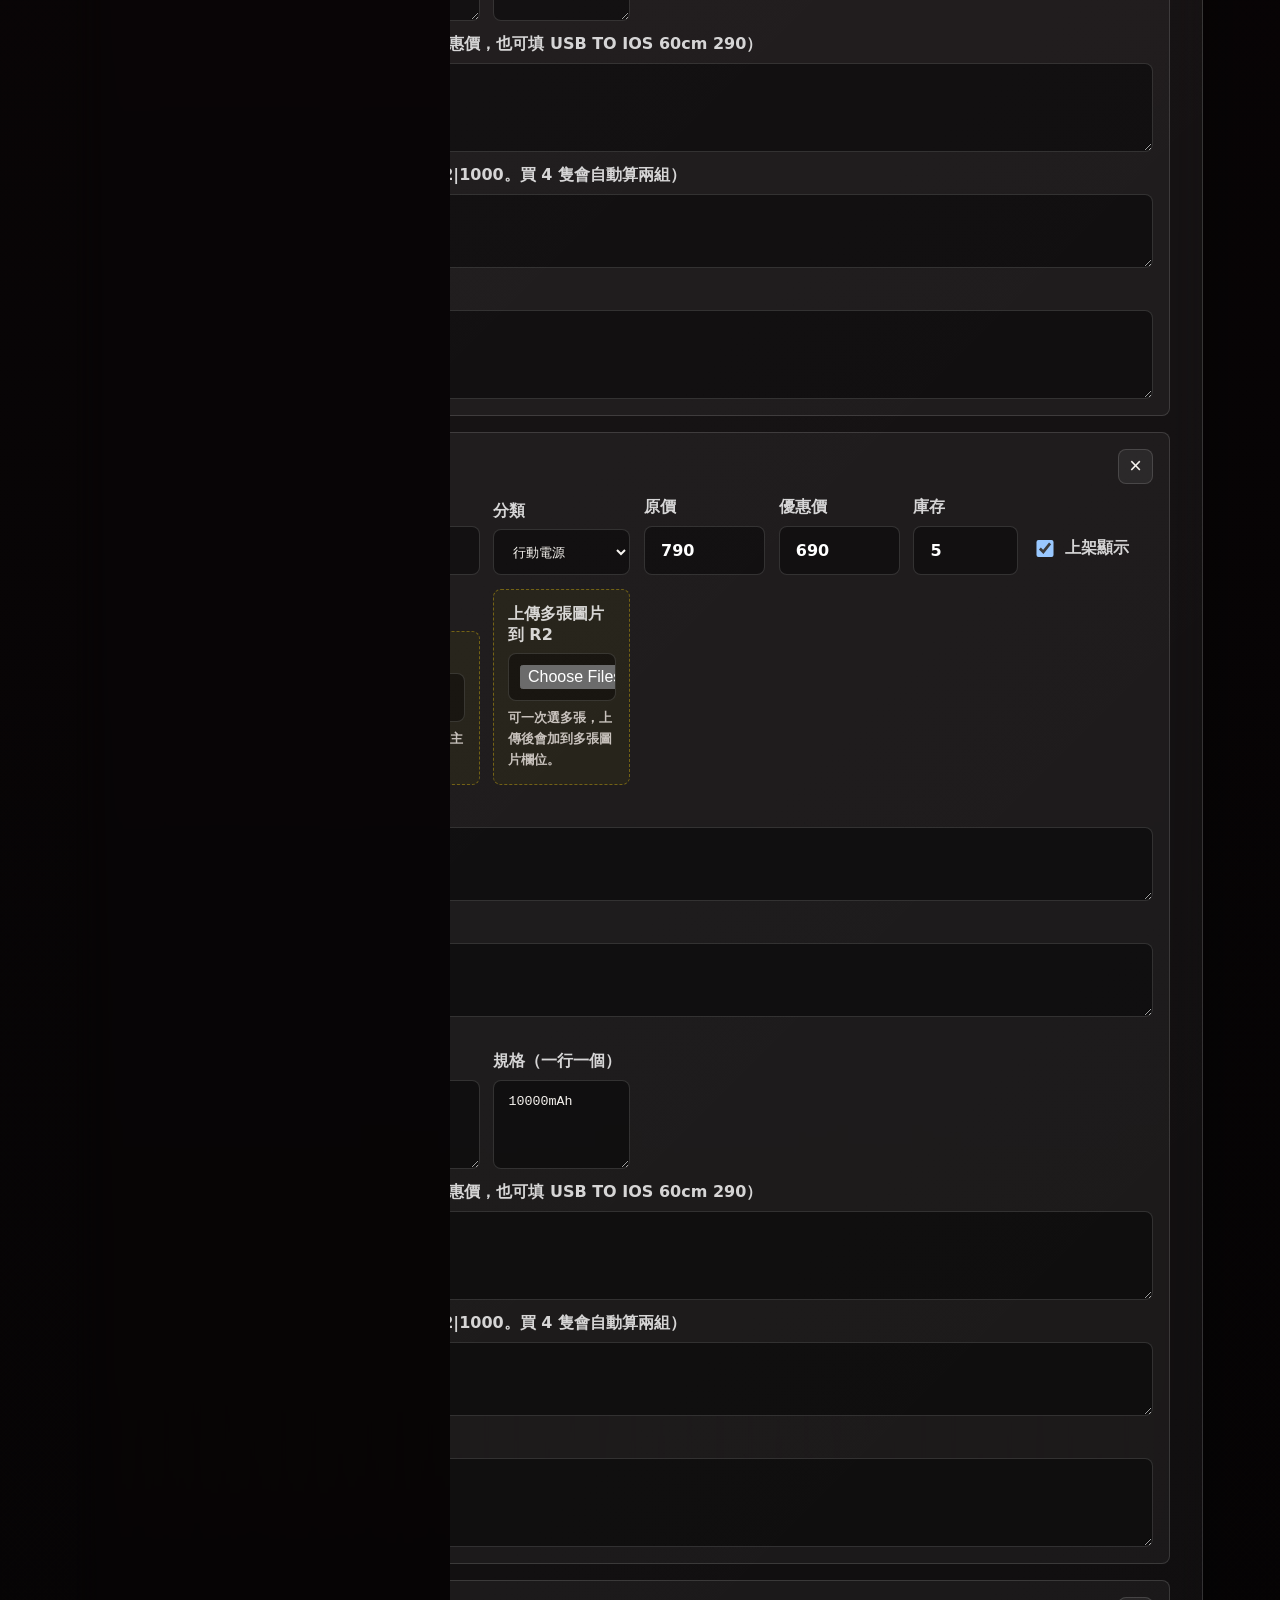
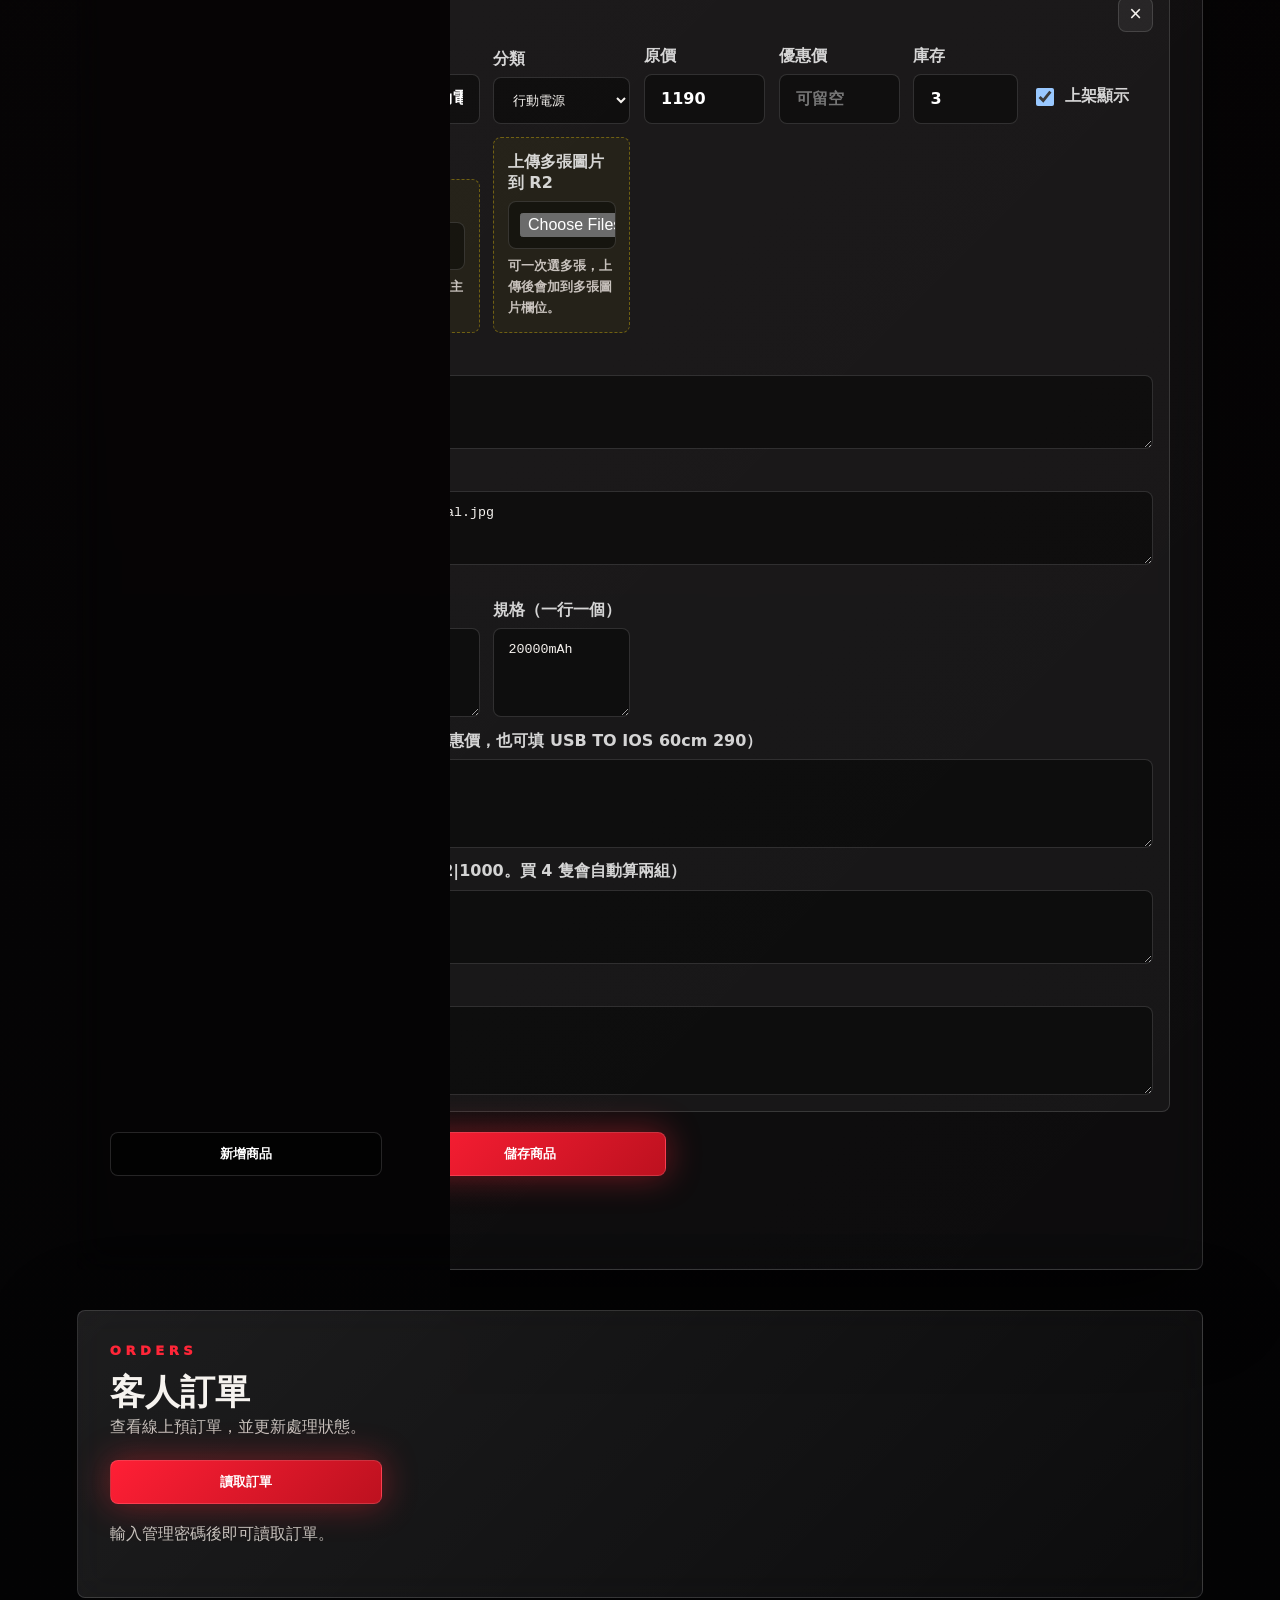
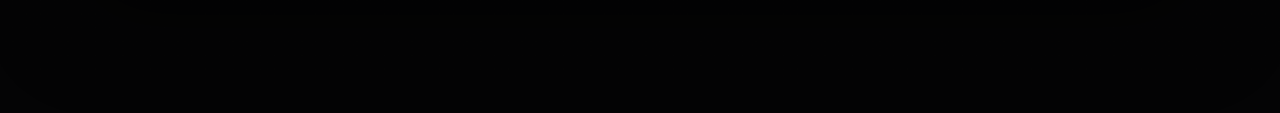
==== commit 0aae9d32: "Add files via upload" ====
--- a/admin.html
+++ b/admin.html
@@ -29,26 +29,35 @@
       <form class="admin-form admin-wide reveal-card is-visible" data-settings-form>
         <div class="admin-section-title">
           <p class="eyebrow">NOTICE & LINE</p>
-          <h2>公告與 LINE 詢問</h2>
-          <p>這裡會更新首頁公告，以及 LINE 詢問按鈕的文字和連結。</p>
+          <h2>公告、跑馬燈與 LINE 詢問</h2>
+          <p>這裡會更新首頁公告、進站活動跑馬燈，以及 LINE 詢問按鈕的文字和連結。</p>
         </div>
 
         <div class="admin-grid">
           <label><span>公告標題</span><input name="announcementTitle" value="門市公告" required /></label>
+          <label><span>跑馬燈標籤</span><input name="marqueeLabel" value="暑假限定" required /></label>
           <label><span>LINE 按鈕文字</span><input name="lineLabel" value="加入 LINE 詢問" required /></label>
           <label><span>LINE 連結</span><input name="lineUrl" value="https://line.me/R/ti/p/@sige3c" required /></label>
           <label class="admin-checkbox">
             <input name="announcementActive" type="checkbox" checked />
             <span>顯示公告</span>
           </label>
+          <label class="admin-checkbox">
+            <input name="marqueeActive" type="checkbox" checked />
+            <span>顯示跑馬燈</span>
+          </label>
         </div>
         <label>
           <span>公告內容</span>
           <textarea name="announcementText" rows="3" required>歡迎加入 LINE 詢問商品庫存、顏色與取貨方式。</textarea>
         </label>
+        <label>
+          <span>跑馬燈文字</span>
+          <textarea name="marqueeText" rows="3" required>手持風扇優惠準備開跑，炎炎夏日一起涼一下。歡迎加官方 LINE 詢問現貨與活動內容。</textarea>
+        </label>
 
         <div class="admin-actions">
-          <button class="primary-button pulse-button" type="submit">儲存公告與 LINE</button>
+          <button class="primary-button pulse-button" type="submit">儲存公告、跑馬燈與 LINE</button>
         </div>
         <p class="admin-status" data-settings-status aria-live="polite">正在讀取公告設定...</p>
       </form>
--- a/assets/css/styles.css
+++ b/assets/css/styles.css
@@ -205,7 +205,7 @@
   min-height: 100svh;
   isolation: isolate;
   overflow: hidden;
-  padding: 112px clamp(1rem, 4vw, 4.5rem) 112px;
+  padding: 164px clamp(1rem, 4vw, 4.5rem) 112px;
   display: grid;
   align-items: center;
 }
@@ -222,6 +222,29 @@
 
 .particle-layer { z-index: 4; opacity: .58; pointer-events: none; }
 
+.performance-lite .particle-layer {
+  display: none;
+}
+
+.performance-lite .hero-grid,
+.performance-lite .hud-lines,
+.performance-lite .pulse-button,
+.performance-lite .manager,
+.performance-lite .black-cat,
+.performance-lite .white-poodle,
+.performance-lite .speech-bubble {
+  animation: none !important;
+}
+
+.performance-lite .hero-grid,
+.performance-lite .hud-lines {
+  opacity: .14;
+}
+
+.performance-lite .hero-vignette {
+  box-shadow: inset 0 0 8rem rgba(0,0,0,.82);
+}
+
 .hero-bg {
   z-index: 0;
   transform: scale(1.05);
@@ -250,7 +273,7 @@
     linear-gradient(90deg, rgba(255,255,255,.08) 1px, transparent 1px);
   background-size: 56px 56px;
   mask-image: linear-gradient(180deg, transparent, black 25%, black 80%, transparent);
-  animation: grid-flow 16s linear infinite;
+  animation: grid-flow 24s linear infinite;
 }
 
 .hud-lines {
@@ -260,7 +283,7 @@
     linear-gradient(115deg, transparent 0 28%, rgba(255,38,56,.35) 29%, transparent 30% 100%),
     linear-gradient(65deg, transparent 0 64%, rgba(243,196,83,.2) 65%, transparent 66% 100%);
   background-size: 260px 180px;
-  animation: hud-flow 9s linear infinite;
+  animation: hud-flow 18s linear infinite;
 }
 
 .hero-vignette {
@@ -363,7 +386,7 @@
 }
 
 .pulse-button {
-  animation: button-breathe 2.8s ease-in-out infinite;
+  animation: button-breathe 4.2s ease-in-out infinite;
 }
 
 .mobile-hero-flow,
@@ -772,8 +795,19 @@
 .reveal-card {
   opacity: 0;
   transform: translateY(28px) scale(.98);
-  transition: opacity .7s ease, transform .7s cubic-bezier(.2, .75, .22, 1);
+  transition: opacity .46s ease, transform .46s cubic-bezier(.2, .75, .22, 1);
   transition-delay: var(--delay, 0ms);
+}
+
+.product-card,
+.service-card,
+.offer-grid > article,
+.feature-grid > article,
+.review-layout,
+.local-review-form,
+.store-grid > a {
+  content-visibility: auto;
+  contain-intrinsic-size: 320px;
 }
 
 .reveal-ready.is-visible,
@@ -839,7 +873,7 @@
   .menu-button { display: block; }
   .hero {
     min-height: 980px;
-    padding: 104px 2rem 150px;
+    padding: 158px 2rem 150px;
   }
   .hero-bg img { object-position: center bottom; }
   .hero-copy {
@@ -889,6 +923,22 @@
     min-height: 68px;
     padding-inline: 24px 20px;
   }
+  .site-marquee {
+    inset: 68px 20px auto;
+    min-height: 3.85rem;
+  }
+  .site-marquee-label {
+    min-width: 6.35rem;
+    padding: 0 .75rem;
+    font-size: .82rem;
+  }
+  .site-marquee-track {
+    gap: 3rem;
+    animation-duration: 22s;
+  }
+  .site-marquee-track p {
+    font-size: .98rem;
+  }
   .header-actions { gap: .4rem; }
   .icon-button { display: none; }
   .brand-title { font-size: 1.55rem; }
@@ -900,7 +950,7 @@
   .hero {
     min-height: 1080px;
     min-height: clamp(1000px, 126svh, 1100px);
-    padding: 96px 24px 172px;
+    padding: 150px 24px 172px;
     align-items: start;
     display: block;
     overflow: hidden;
@@ -1773,6 +1823,84 @@
   margin: 0;
 }
 
+.site-marquee {
+  position: fixed;
+  inset: 76px clamp(1rem, 4vw, 4.5rem) auto;
+  z-index: 48;
+  display: flex;
+  align-items: center;
+  min-height: 4.35rem;
+  border: 1px solid rgba(255, 38, 56, .42);
+  border-radius: 8px;
+  overflow: hidden;
+  background:
+    linear-gradient(90deg, rgba(255,38,56,.3), rgba(255,214,10,.1), rgba(255,38,56,.18)),
+    rgba(0,0,0,.8);
+  box-shadow: 0 18px 54px rgba(255,38,56,.2), inset 0 1px 0 rgba(255,255,255,.12);
+  backdrop-filter: blur(18px);
+}
+
+.site-marquee[hidden] {
+  display: none;
+}
+
+.site-marquee::before {
+  content: "";
+  position: absolute;
+  inset: 0;
+  pointer-events: none;
+  background: linear-gradient(90deg, rgba(255,255,255,.08), transparent 22%, transparent 78%, rgba(255,255,255,.08));
+}
+
+.site-marquee-label {
+  position: relative;
+  z-index: 1;
+  align-self: stretch;
+  display: grid;
+  place-items: center;
+  min-width: 8.75rem;
+  padding: 0 1.15rem;
+  color: #111;
+  background: var(--gold);
+  font-size: 1rem;
+  font-weight: 1000;
+  letter-spacing: 0;
+  box-shadow: 12px 0 28px rgba(0,0,0,.28);
+}
+
+.site-marquee-window {
+  position: relative;
+  z-index: 1;
+  flex: 1;
+  min-width: 0;
+  overflow: hidden;
+  mask-image: linear-gradient(90deg, transparent, #000 6%, #000 94%, transparent);
+}
+
+.site-marquee-track {
+  display: flex;
+  align-items: center;
+  gap: 5rem;
+  width: max-content;
+  animation: site-marquee 28s linear infinite;
+  will-change: transform;
+}
+
+.site-marquee-track p {
+  margin: 0;
+  color: rgba(255,255,255,.9);
+  font-size: clamp(1.05rem, 1.5vw, 1.28rem);
+  line-height: 1.4;
+  font-weight: 950;
+  white-space: nowrap;
+  text-shadow: 0 0 18px rgba(255,38,56,.25);
+}
+
+@keyframes site-marquee {
+  from { transform: translateX(0); }
+  to { transform: translateX(calc(-50% - 2.5rem)); }
+}
+
 .shop-toolbar {
   display: flex;
   align-items: center;
@@ -1839,6 +1967,7 @@
   gap: 1rem;
   width: min(72rem, calc(100% - 2rem));
   margin: 0 auto;
+  overflow-anchor: none;
 }
 
 .product-card {
@@ -1852,6 +1981,7 @@
     linear-gradient(135deg, rgba(255, 38, 56, .11), transparent 38%),
     rgba(255,255,255,.055);
   box-shadow: 0 20px 54px rgba(0,0,0,.34);
+  overflow-anchor: none;
 }
 
 .product-image {
@@ -1915,6 +2045,21 @@
   min-height: 4.4rem;
   color: var(--muted);
   line-height: 1.75;
+}
+
+.quantity-deal-row {
+  display: inline-flex;
+  align-items: center;
+  width: fit-content;
+  min-height: 2rem;
+  margin: .15rem 0 .2rem;
+  padding: 0 .75rem;
+  border: 1px solid rgba(255,214,10,.5);
+  border-radius: 999px;
+  color: var(--gold);
+  background: linear-gradient(135deg, rgba(255,214,10,.16), rgba(255,38,56,.12));
+  font-size: .88rem;
+  font-weight: 950;
 }
 
 .product-sku {
@@ -2114,6 +2259,11 @@
   margin-top: .2rem;
 }
 
+.cart-item .cart-deal {
+  color: var(--gold);
+  font-weight: 900;
+}
+
 .cart-controls {
   display: flex;
   flex-wrap: wrap;
@@ -2181,6 +2331,27 @@
   outline: none;
 }
 
+.checkout-form .checkout-options label {
+  display: flex;
+  grid-template-columns: none;
+  align-items: center;
+  justify-content: flex-start;
+  gap: .65rem;
+  min-height: 2.35rem;
+}
+
+.checkout-form .checkout-options input[type="radio"] {
+  flex: 0 0 auto;
+  width: 1.05rem;
+  height: 1.05rem;
+  margin: 0;
+  padding: 0;
+}
+
+.checkout-form .checkout-options span {
+  line-height: 1.35;
+}
+
 .checkout-form input:focus,
 .checkout-form textarea:focus,
 .admin-form textarea:focus,
@@ -2424,6 +2595,28 @@
   }
 }
 
+@media (max-width: 780px) {
+  .site-marquee {
+    inset: 68px 20px auto;
+    min-height: 3.85rem;
+  }
+
+  .site-marquee-label {
+    min-width: 6.35rem;
+    padding: 0 .75rem;
+    font-size: .82rem;
+  }
+
+  .site-marquee-track {
+    gap: 3rem;
+    animation-duration: 22s;
+  }
+
+  .site-marquee-track p {
+    font-size: .98rem;
+  }
+}
+
 @media (prefers-reduced-motion: reduce) {
   *,
   *::before,
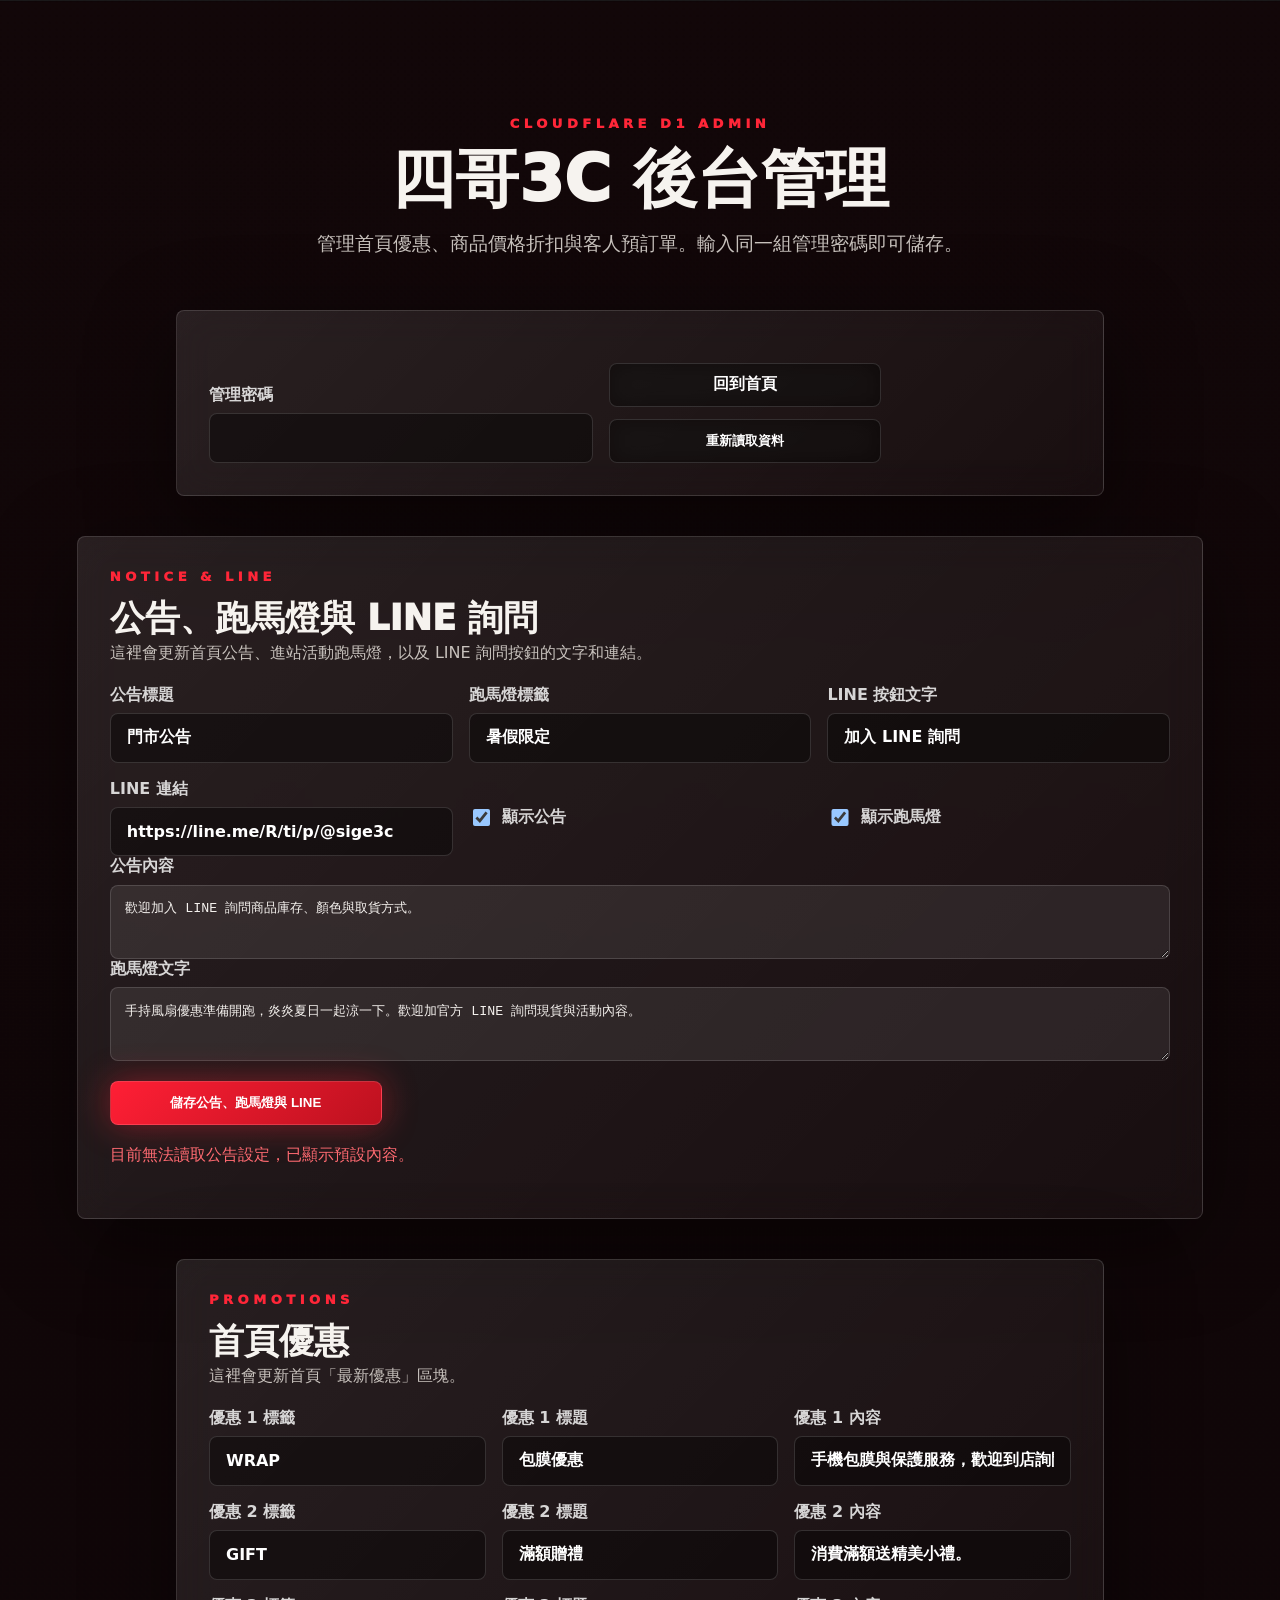
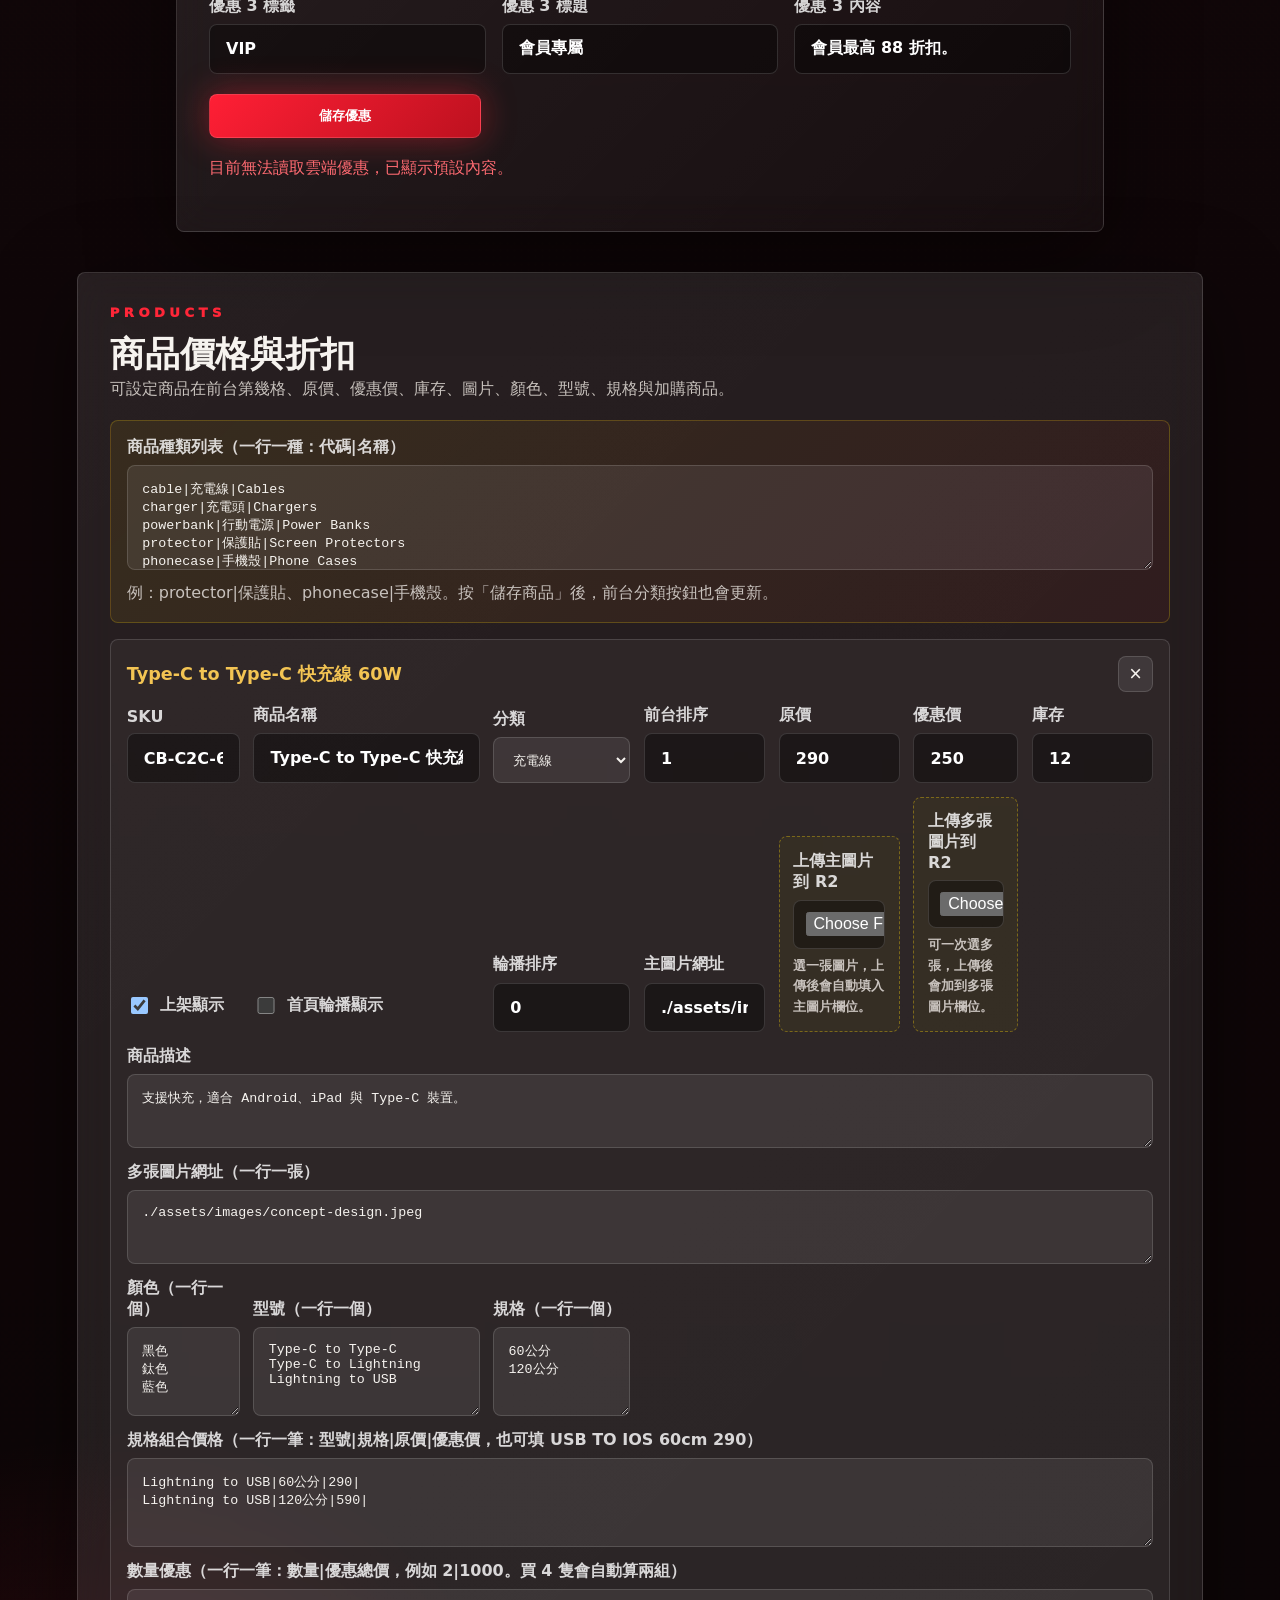
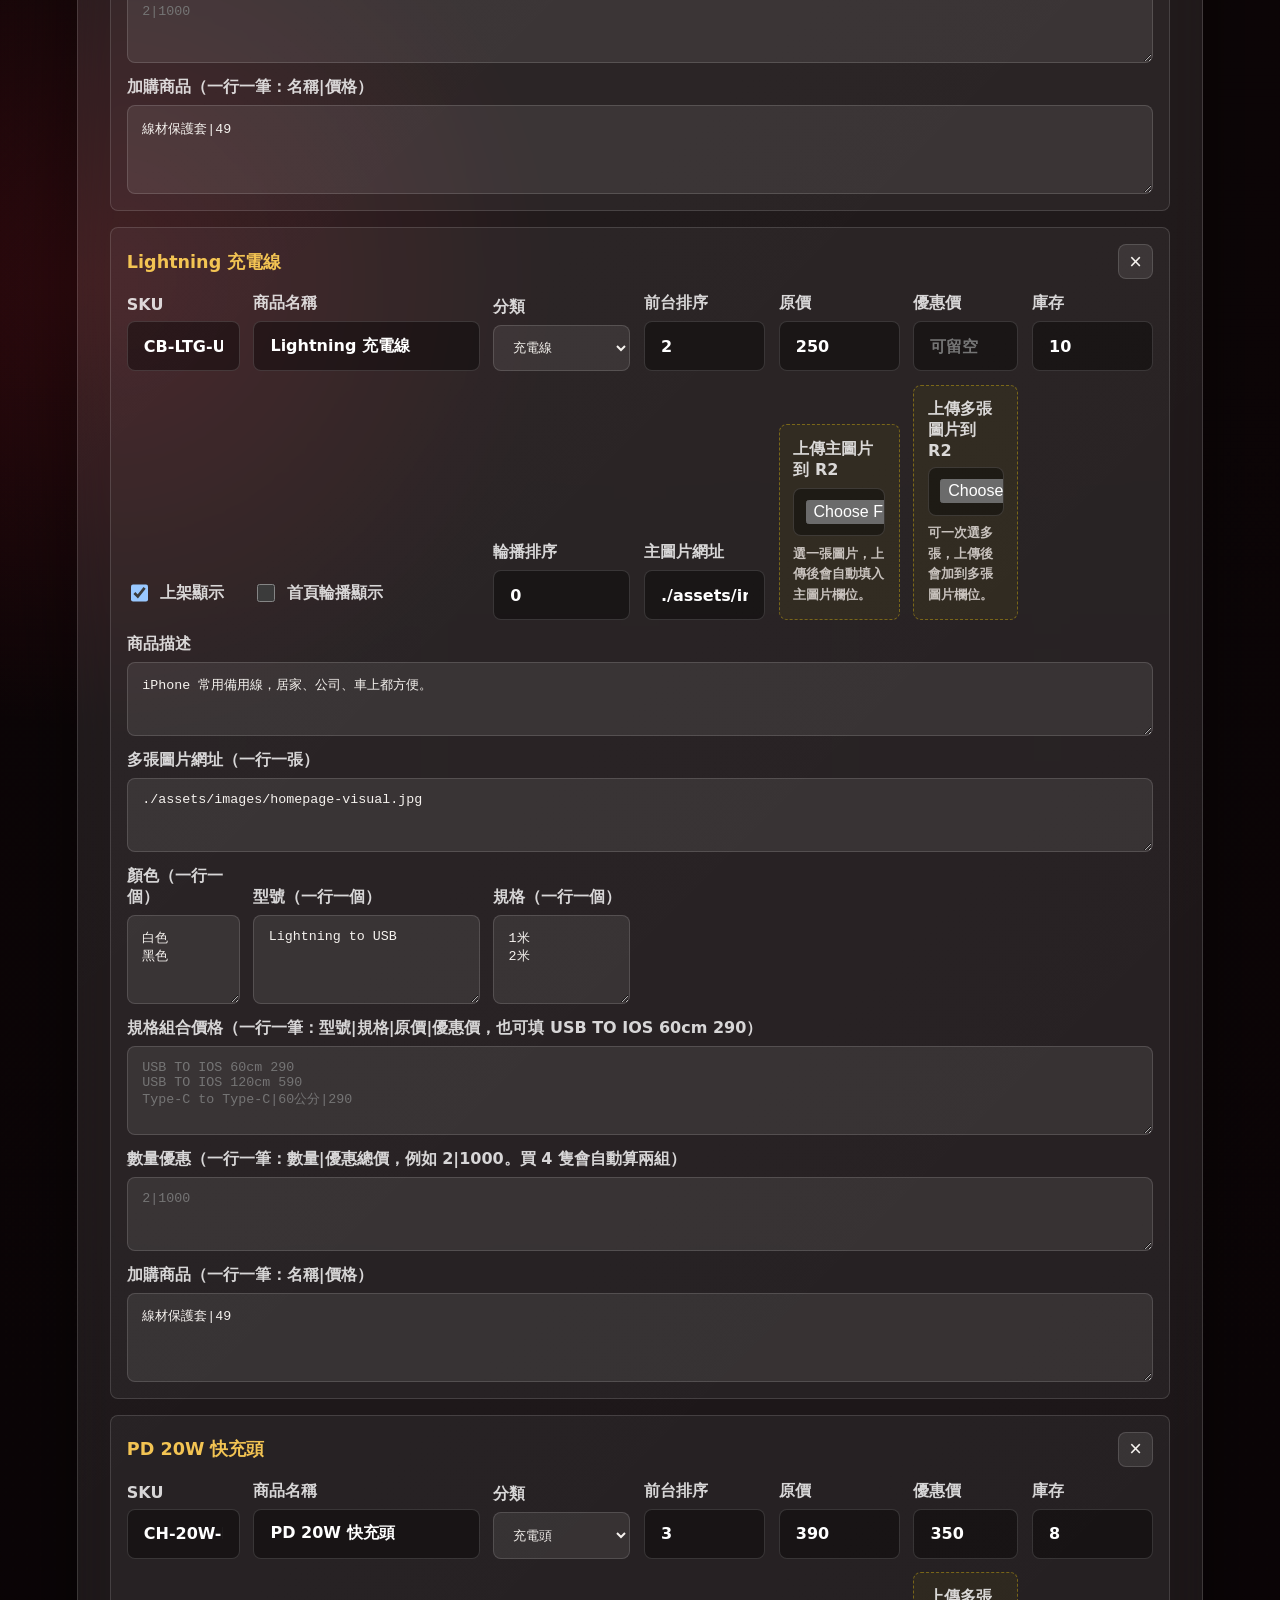
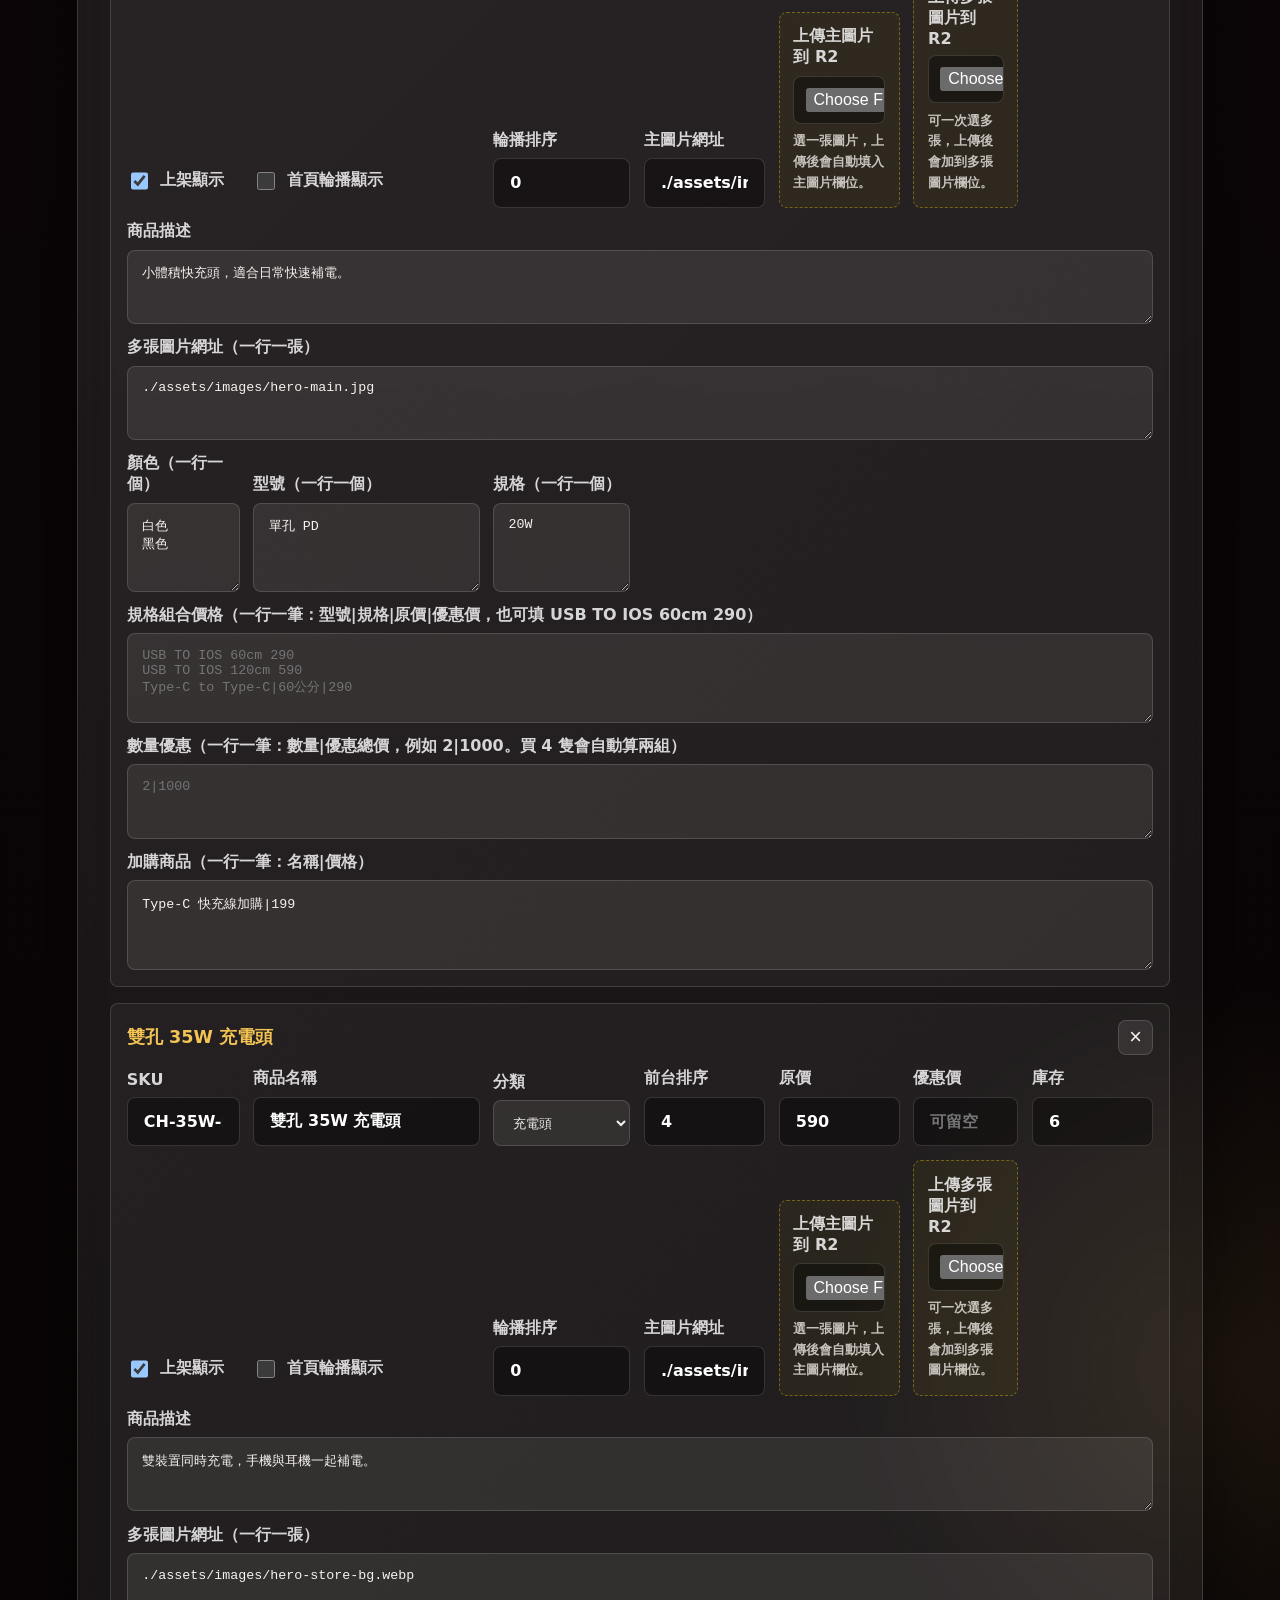
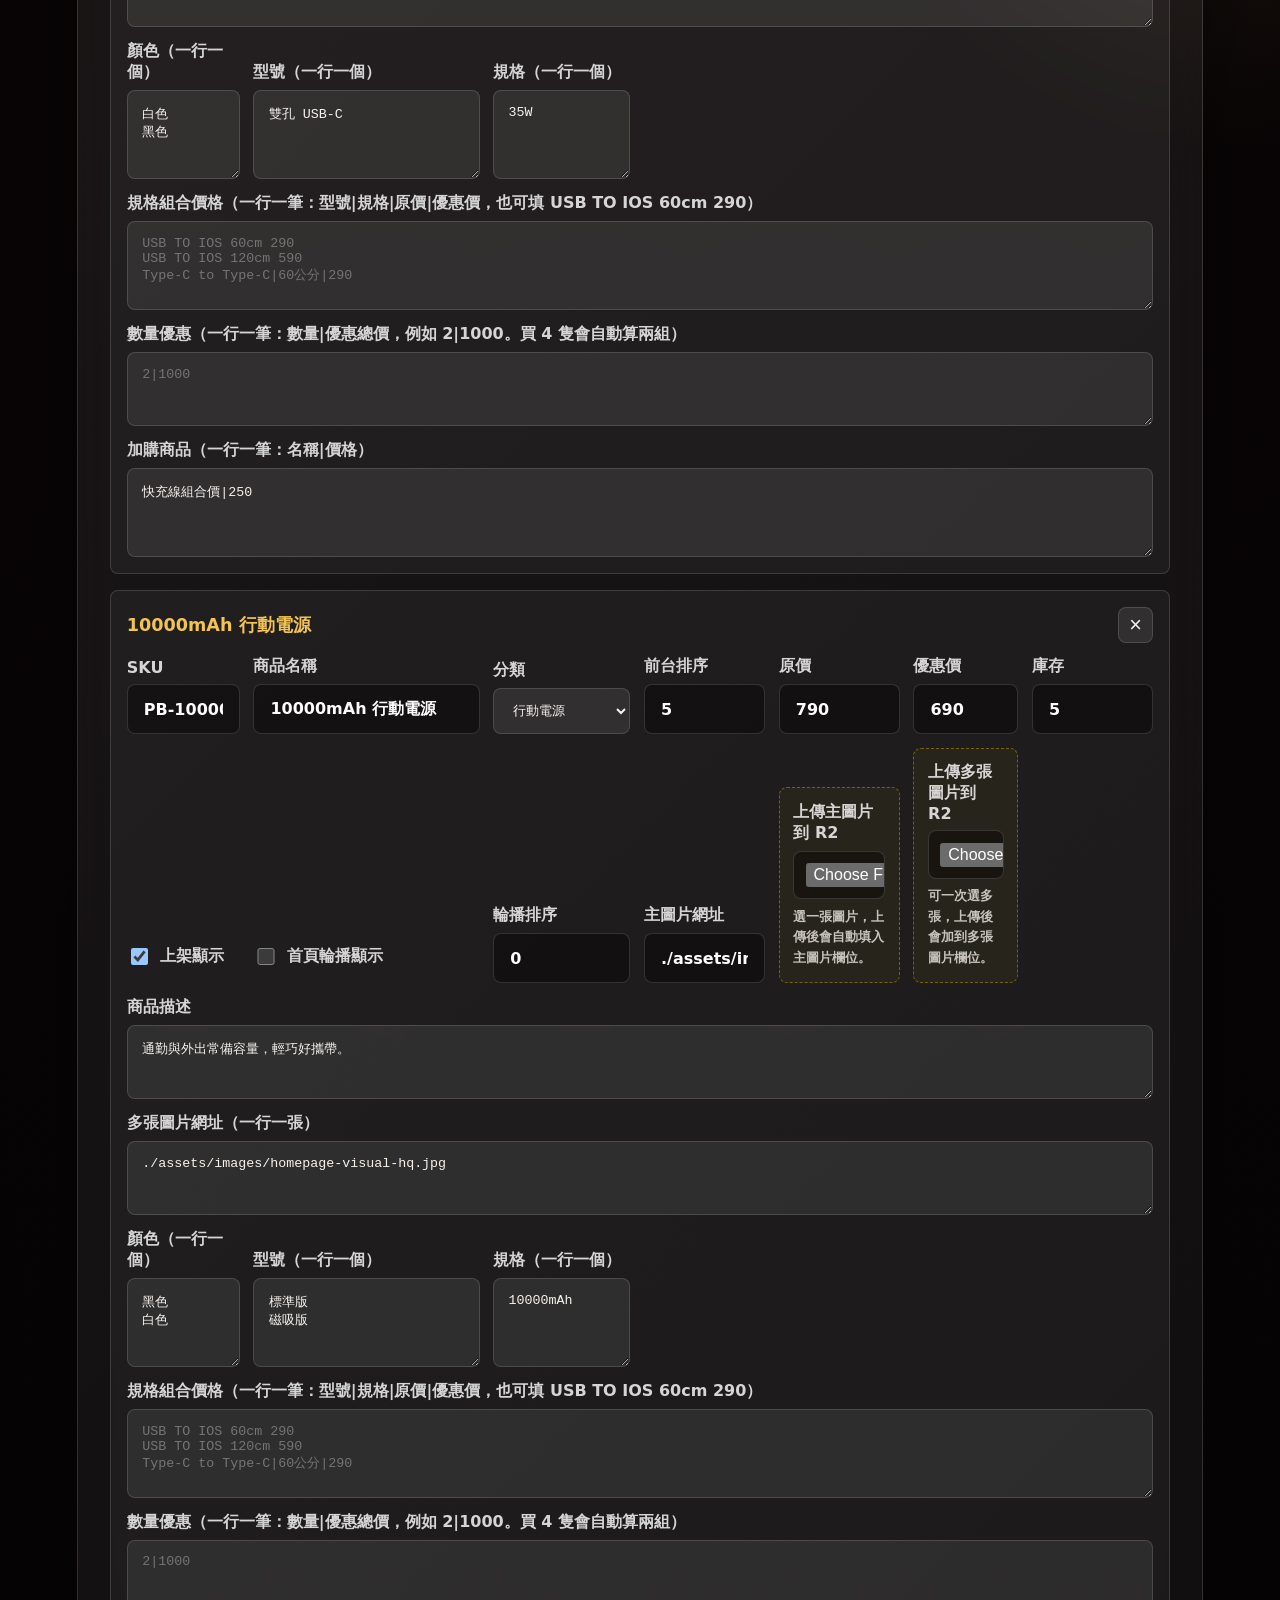
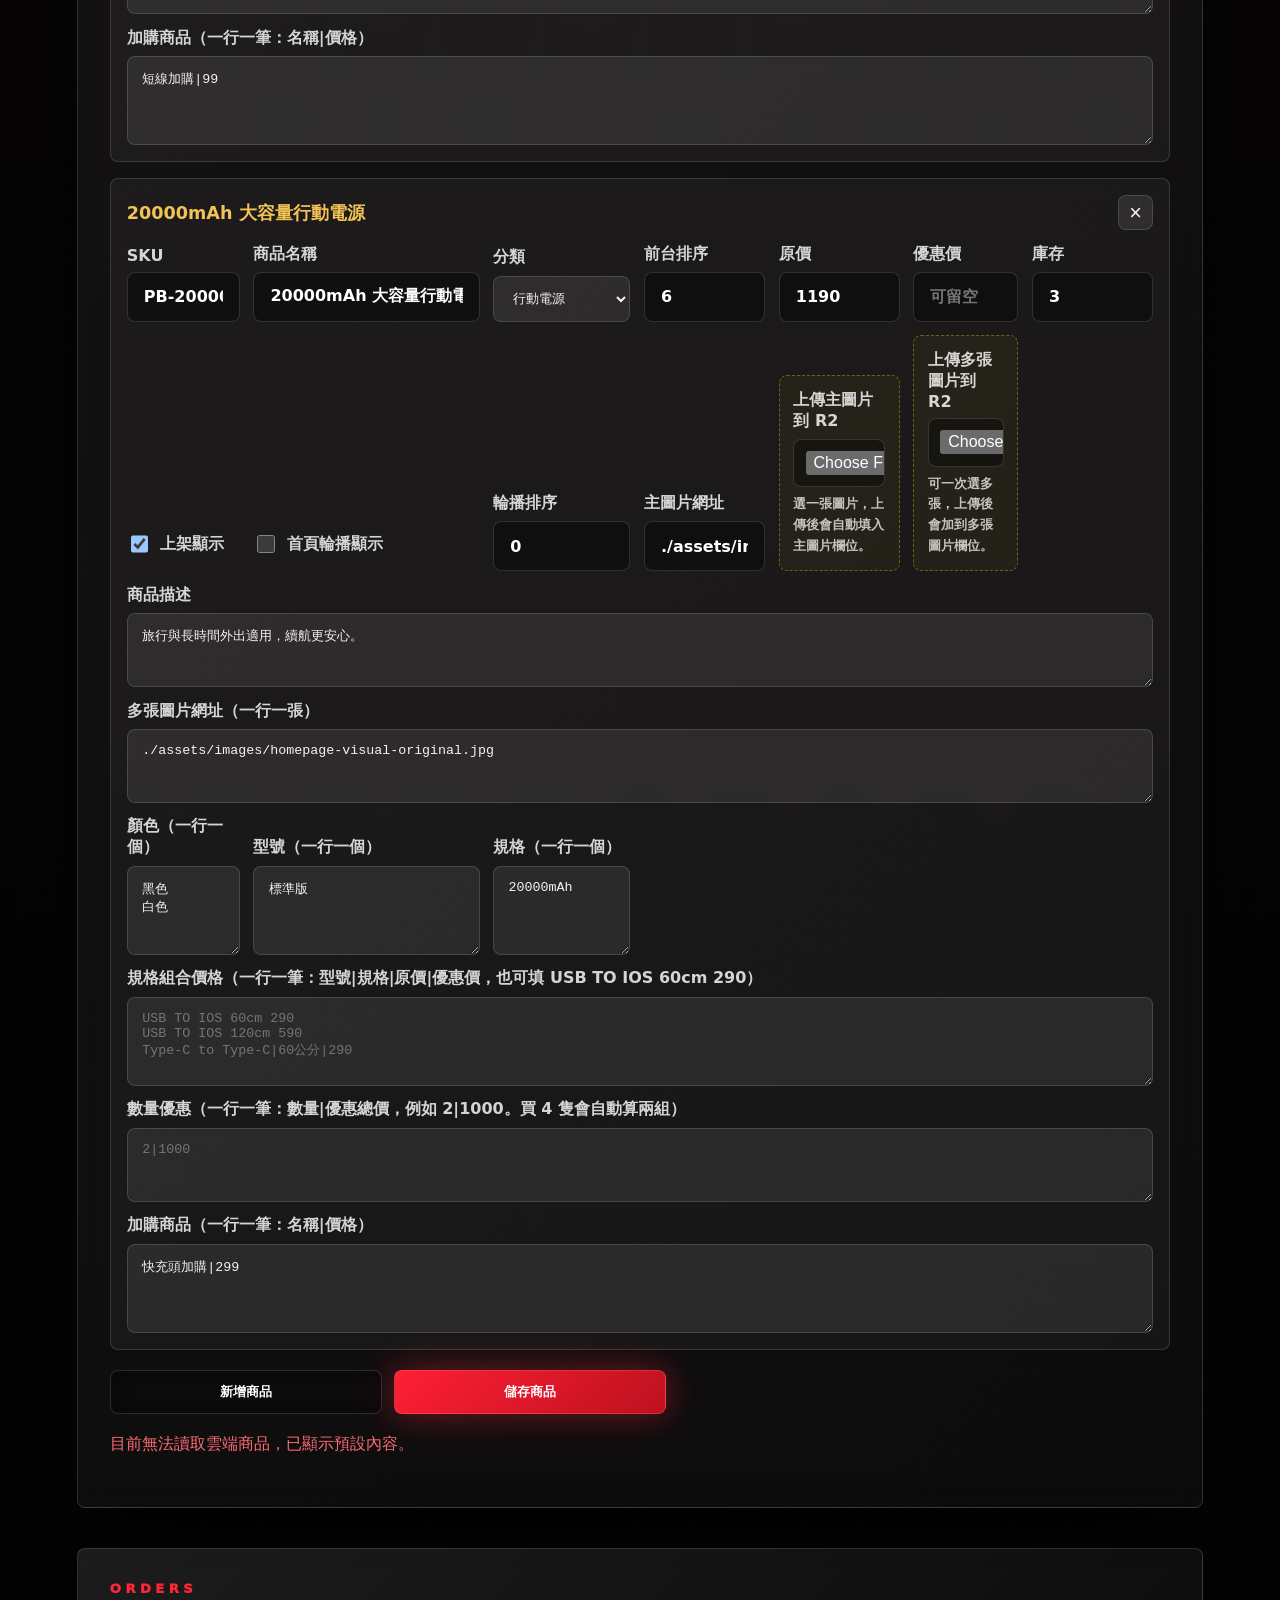
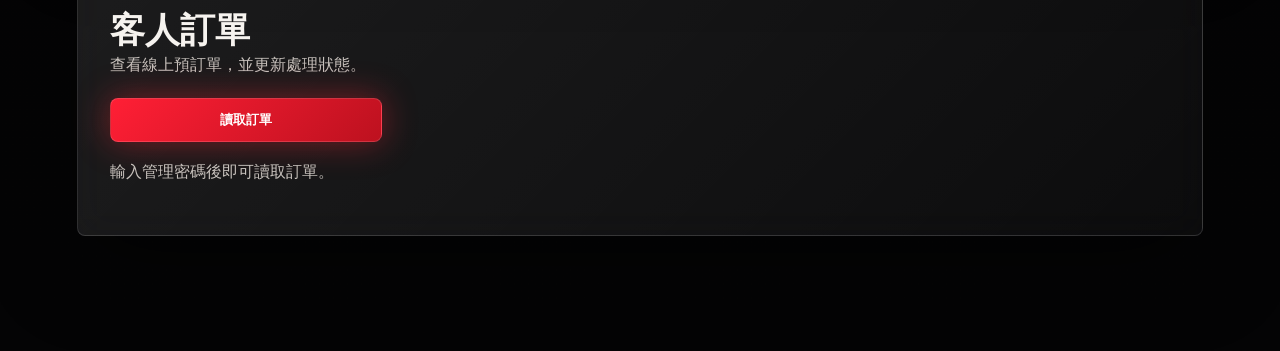
==== commit 1b683c35: "Add files via upload" ====
--- a/admin.html
+++ b/admin.html
@@ -91,7 +91,7 @@
         <div class="admin-section-title">
           <p class="eyebrow">PRODUCTS</p>
           <h2>商品價格與折扣</h2>
-          <p>原價是商品定價；優惠價可留空。也可以設定商品種類、圖片、顏色、型號、規格與加購商品。</p>
+          <p>可設定商品在前台第幾格、原價、優惠價、庫存、圖片、顏色、型號、規格與加購商品。</p>
         </div>
 
         <section class="category-admin-box" aria-label="商品種類列表">
--- a/assets/css/styles.css
+++ b/assets/css/styles.css
@@ -200,6 +200,209 @@
   background: white;
 }
 
+.promo-carousel {
+  position: relative;
+  min-height: auto;
+  display: grid;
+  align-items: center;
+  padding: clamp(3.5rem, 7vw, 6rem) clamp(1rem, 4vw, 4.5rem);
+  border-bottom: 1px solid rgba(255,255,255,.08);
+  background:
+    radial-gradient(circle at 75% 28%, rgba(255,38,56,.18), transparent 24rem),
+    radial-gradient(circle at 28% 74%, rgba(243,196,83,.1), transparent 26rem),
+    linear-gradient(180deg, rgba(255,255,255,.03), rgba(0,0,0,.34));
+  overflow: hidden;
+}
+
+.promo-carousel::before {
+  content: "";
+  position: absolute;
+  inset: 0;
+  pointer-events: none;
+  opacity: .18;
+  background-image:
+    linear-gradient(rgba(255,255,255,.07) 1px, transparent 1px),
+    linear-gradient(90deg, rgba(255,255,255,.07) 1px, transparent 1px);
+  background-size: 58px 58px;
+  mask-image: linear-gradient(180deg, transparent, #000 14%, #000 88%, transparent);
+}
+
+.promo-carousel-shell {
+  position: relative;
+  z-index: 1;
+  width: min(88rem, 100%);
+  min-height: clamp(24rem, 42vw, 34rem);
+  margin: 0 auto;
+  border: 1px solid rgba(255, 38, 56, .35);
+  border-radius: 8px;
+  overflow: hidden;
+  background:
+    linear-gradient(135deg, rgba(255,38,56,.2), transparent 36%),
+    rgba(9,9,12,.78);
+  box-shadow: 0 34px 98px rgba(0,0,0,.55), inset 0 1px 0 rgba(255,255,255,.1);
+}
+
+.promo-carousel-track {
+  display: flex;
+  min-height: inherit;
+  transition: transform .55s ease;
+  will-change: transform;
+}
+
+.promo-slide {
+  position: relative;
+  min-width: 100%;
+  min-height: inherit;
+  display: grid;
+  grid-template-columns: minmax(0, .92fr) minmax(19rem, 1fr);
+  align-items: center;
+  gap: clamp(1rem, 4vw, 4rem);
+  padding: clamp(2rem, 5vw, 5.2rem);
+  overflow: hidden;
+}
+
+.promo-slide::before {
+  content: "";
+  position: absolute;
+  inset: 0;
+  pointer-events: none;
+  background:
+    linear-gradient(90deg, rgba(0,0,0,.76), rgba(0,0,0,.22), rgba(0,0,0,.78)),
+    radial-gradient(circle at 72% 48%, rgba(255,38,56,.2), transparent 28rem);
+}
+
+.promo-copy,
+.promo-visual {
+  position: relative;
+  z-index: 1;
+}
+
+.promo-copy h2 {
+  margin: 0;
+  font-size: clamp(2.4rem, 4.8vw, 5rem);
+  line-height: .95;
+  font-weight: 1000;
+  text-shadow: 0 0 34px rgba(255,38,56,.28);
+}
+
+.promo-copy p:not(.eyebrow) {
+  max-width: 36rem;
+  margin: 1.1rem 0;
+  color: rgba(255,255,255,.84);
+  font-size: clamp(1rem, 1.45vw, 1.25rem);
+  line-height: 1.8;
+}
+
+.promo-deal {
+  display: inline-flex;
+  align-items: center;
+  min-height: 2.25rem;
+  padding: 0 .9rem;
+  border: 1px solid rgba(255,214,10,.55);
+  border-radius: 999px;
+  color: var(--gold);
+  background: rgba(255,214,10,.12);
+  font-weight: 950;
+}
+
+.promo-price {
+  display: flex;
+  flex-wrap: wrap;
+  align-items: baseline;
+  gap: .65rem;
+  margin: 1rem 0 1.35rem;
+}
+
+.promo-price strong {
+  color: var(--gold);
+  font-size: clamp(2rem, 3.6vw, 3.4rem);
+  font-weight: 1000;
+}
+
+.promo-price s {
+  color: rgba(255,255,255,.48);
+  font-weight: 850;
+}
+
+.promo-price em {
+  color: white;
+  border-radius: 999px;
+  padding: .18rem .55rem;
+  background: rgba(255,38,56,.85);
+  font-style: normal;
+  font-weight: 950;
+}
+
+.promo-visual {
+  display: grid;
+  place-items: center;
+  min-height: clamp(16rem, 28vw, 26rem);
+}
+
+.promo-visual img {
+  max-height: clamp(16rem, 28vw, 26rem);
+  width: min(100%, 36rem);
+  object-fit: contain;
+  padding: clamp(.6rem, 1.5vw, 1rem);
+  border: 1px solid rgba(255,255,255,.1);
+  border-radius: 8px;
+  background:
+    linear-gradient(135deg, rgba(255,255,255,.08), rgba(255,38,56,.08)),
+    rgba(0,0,0,.34);
+  filter: drop-shadow(0 26px 44px rgba(0,0,0,.42));
+}
+
+.promo-arrow {
+  position: absolute;
+  z-index: 3;
+  top: 50%;
+  width: 3rem;
+  height: 3rem;
+  border: 1px solid rgba(255,255,255,.22);
+  border-radius: 999px;
+  color: white;
+  background: rgba(0,0,0,.54);
+  transform: translateY(-50%);
+  cursor: pointer;
+  font-size: 2rem;
+  line-height: 1;
+  backdrop-filter: blur(10px);
+}
+
+.promo-arrow:hover {
+  border-color: rgba(255,214,10,.65);
+  color: var(--gold);
+}
+
+.promo-arrow-left { left: 1rem; }
+.promo-arrow-right { right: 1rem; }
+
+.promo-dots {
+  position: absolute;
+  z-index: 3;
+  left: 50%;
+  bottom: 1rem;
+  display: flex;
+  gap: .45rem;
+  transform: translateX(-50%);
+}
+
+.promo-dots button {
+  width: .58rem;
+  height: .58rem;
+  border: 1px solid rgba(255,255,255,.55);
+  border-radius: 999px;
+  padding: 0;
+  background: rgba(255,255,255,.4);
+  cursor: pointer;
+}
+
+.promo-dots button.is-active {
+  width: 1.65rem;
+  border-color: var(--gold);
+  background: var(--gold);
+}
+
 .hero {
   position: relative;
   min-height: 100svh;
@@ -519,6 +722,23 @@
   border-top: 1px solid rgba(255,255,255,.08);
 }
 
+.home-priority {
+  padding-block: clamp(3.75rem, 7vw, 6rem);
+  background:
+    radial-gradient(circle at 14% 16%, rgba(255, 38, 56, .18), transparent 22rem),
+    radial-gradient(circle at 86% 82%, rgba(255, 214, 10, .12), transparent 24rem),
+    linear-gradient(180deg, rgba(255,255,255,.035), rgba(0,0,0,.18));
+}
+
+.home-priority .section-heading {
+  margin-bottom: clamp(1.6rem, 3vw, 2.4rem);
+}
+
+.home-priority .offer-grid {
+  width: min(78rem, 100%);
+  margin-inline: auto;
+}
+
 .section::before {
   content: "";
   position: absolute;
@@ -799,7 +1019,6 @@
   transition-delay: var(--delay, 0ms);
 }
 
-.product-card,
 .service-card,
 .offer-grid > article,
 .feature-grid > article,
@@ -1901,6 +2120,21 @@
   to { transform: translateX(calc(-50% - 2.5rem)); }
 }
 
+.shop {
+  background:
+    radial-gradient(circle at 16% 12%, rgba(255, 38, 56, .14), transparent 24rem),
+    radial-gradient(circle at 88% 20%, rgba(255, 214, 10, .08), transparent 22rem),
+    linear-gradient(180deg, rgba(32, 32, 38, .82), rgba(14, 14, 18, .92));
+}
+
+.shop .section-heading {
+  margin-bottom: clamp(2rem, 4vw, 3rem);
+}
+
+.shop .section-note {
+  color: rgba(255,255,255,.78);
+}
+
 .shop-toolbar {
   display: flex;
   align-items: center;
@@ -1908,6 +2142,11 @@
   gap: 1rem;
   margin: 0 auto 1.5rem;
   width: min(72rem, calc(100% - 2rem));
+  padding: .85rem;
+  border: 1px solid rgba(255,255,255,.12);
+  border-radius: 8px;
+  background: rgba(255,255,255,.065);
+  box-shadow: 0 18px 48px rgba(0,0,0,.22);
 }
 
 .category-tabs {
@@ -1924,7 +2163,7 @@
   border: 1px solid var(--line);
   border-radius: 8px;
   color: var(--text);
-  background: rgba(255,255,255,.06);
+  background: rgba(255,255,255,.085);
   cursor: pointer;
 }
 
@@ -1971,17 +2210,19 @@
 }
 
 .product-card {
-  border: 1px solid var(--line);
+  border: 1px solid rgba(255,255,255,.16);
   border-radius: 8px;
   min-height: 18rem;
   padding: clamp(1.2rem, 2vw, 1.7rem);
   display: flex;
   flex-direction: column;
   background:
-    linear-gradient(135deg, rgba(255, 38, 56, .11), transparent 38%),
-    rgba(255,255,255,.055);
-  box-shadow: 0 20px 54px rgba(0,0,0,.34);
+    linear-gradient(135deg, rgba(255, 38, 56, .14), transparent 34%),
+    linear-gradient(180deg, rgba(255,255,255,.13), rgba(255,255,255,.075));
+  box-shadow: 0 20px 54px rgba(0,0,0,.28), inset 0 1px 0 rgba(255,255,255,.08);
   overflow-anchor: none;
+  content-visibility: visible;
+  contain-intrinsic-size: auto;
 }
 
 .product-image {
@@ -1990,13 +2231,13 @@
   place-items: center;
   aspect-ratio: 1 / 1;
   width: 100%;
-  border: 1px solid rgba(255,255,255,.1);
+  border: 1px solid rgba(255,255,255,.18);
   border-radius: 8px;
   overflow: hidden;
   margin-bottom: .9rem;
   background:
-    linear-gradient(135deg, rgba(255,38,56,.18), rgba(255,214,10,.08)),
-    rgba(0,0,0,.38);
+    linear-gradient(135deg, rgba(255,38,56,.13), rgba(255,214,10,.08)),
+    rgba(255,255,255,.12);
 }
 
 .product-image img {
@@ -2004,7 +2245,7 @@
   height: 100%;
   object-fit: contain;
   padding: .55rem;
-  background: rgba(255,255,255,.035);
+  background: rgba(255,255,255,.08);
 }
 
 .product-image span,
@@ -2043,7 +2284,7 @@
 
 .product-card p {
   min-height: 4.4rem;
-  color: var(--muted);
+  color: rgba(255,255,255,.76);
   line-height: 1.75;
 }
 
@@ -2074,10 +2315,10 @@
   display: grid;
   gap: .7rem;
   margin: 1rem 0;
-  border: 1px solid rgba(255,255,255,.08);
+  border: 1px solid rgba(255,255,255,.13);
   border-radius: 8px;
   padding: .9rem;
-  background: rgba(0,0,0,.22);
+  background: rgba(255,255,255,.075);
 }
 
 .product-options > strong,
@@ -2092,7 +2333,7 @@
 }
 
 .option-group > span {
-  color: rgba(255,255,255,.72);
+  color: rgba(255,255,255,.82);
   font-weight: 900;
   font-size: .86rem;
 }
@@ -2105,11 +2346,11 @@
 
 .option-group button {
   min-height: 2.25rem;
-  border: 1px solid rgba(255,255,255,.16);
+  border: 1px solid rgba(255,255,255,.22);
   border-radius: 8px;
   padding: 0 .75rem;
   color: var(--text);
-  background: rgba(255,255,255,.055);
+  background: rgba(255,255,255,.1);
   cursor: pointer;
   font-weight: 850;
 }
@@ -2125,7 +2366,7 @@
   display: flex;
   align-items: center;
   gap: .55rem;
-  color: rgba(255,255,255,.76);
+  color: rgba(255,255,255,.84);
   font-weight: 800;
 }
 
@@ -2216,9 +2457,9 @@
   border-radius: 8px;
   padding: clamp(1.25rem, 3vw, 2rem);
   background:
-    linear-gradient(135deg, rgba(255,38,56,.16), transparent 36%),
-    rgba(13,13,18,.96);
-  box-shadow: 0 34px 90px rgba(0,0,0,.65);
+    linear-gradient(135deg, rgba(255,38,56,.18), transparent 36%),
+    linear-gradient(180deg, rgba(34,34,40,.98), rgba(18,18,23,.98));
+  box-shadow: 0 34px 90px rgba(0,0,0,.58), inset 0 1px 0 rgba(255,255,255,.08);
 }
 
 .cart-close {
@@ -2245,10 +2486,10 @@
   align-items: center;
   justify-content: space-between;
   gap: 1rem;
-  border: 1px solid var(--line);
+  border: 1px solid rgba(255,255,255,.14);
   border-radius: 8px;
   padding: .9rem;
-  background: rgba(255,255,255,.045);
+  background: rgba(255,255,255,.075);
 }
 
 .cart-item span,
@@ -2297,12 +2538,12 @@
 }
 
 .checkout-options {
-  border: 1px solid rgba(255,255,255,.1);
+  border: 1px solid rgba(255,255,255,.14);
   border-radius: 8px;
   padding: .85rem .95rem;
   display: grid;
   gap: .65rem;
-  background: rgba(255,255,255,.04);
+  background: rgba(255,255,255,.075);
 }
 
 .checkout-options legend {
@@ -2314,7 +2555,7 @@
 .checkout-form label {
   display: grid;
   gap: .35rem;
-  color: rgba(255,255,255,.76);
+  color: rgba(255,255,255,.84);
   font-weight: 800;
 }
 
@@ -2327,7 +2568,7 @@
   border-radius: 8px;
   padding: .85rem .9rem;
   color: var(--text);
-  background: rgba(0,0,0,.42);
+  background: rgba(255,255,255,.08);
   outline: none;
 }
 
@@ -2615,6 +2856,73 @@
   .site-marquee-track p {
     font-size: .98rem;
   }
+
+  .promo-carousel {
+    min-height: auto;
+    padding: 3rem 20px;
+    align-items: start;
+  }
+
+  .promo-carousel-shell {
+    min-height: 640px;
+  }
+
+  .promo-slide {
+    grid-template-columns: 1fr;
+    align-content: start;
+    gap: 1.2rem;
+    padding: 1.35rem 1.2rem 4.3rem;
+  }
+
+  .promo-copy h2 {
+    font-size: clamp(2.45rem, 13vw, 3.6rem);
+  }
+
+  .promo-copy p:not(.eyebrow) {
+    font-size: .98rem;
+    line-height: 1.65;
+  }
+
+  .promo-visual {
+    min-height: 20rem;
+  }
+
+  .promo-visual img {
+    max-height: 20rem;
+  }
+
+  .promo-arrow {
+    top: auto;
+    bottom: .82rem;
+    width: 2.55rem;
+    height: 2.55rem;
+  }
+
+  .promo-arrow-left { left: 1rem; }
+  .promo-arrow-right { right: 1rem; }
+}
+
+@media (max-width: 420px) {
+  .promo-carousel {
+    min-height: auto;
+    padding-inline: 14px;
+  }
+
+  .promo-carousel-shell {
+    min-height: 620px;
+  }
+
+  .promo-slide {
+    padding-inline: 1rem;
+  }
+
+  .promo-copy h2 {
+    font-size: clamp(2.1rem, 12vw, 3rem);
+  }
+
+  .promo-price strong {
+    font-size: 2rem;
+  }
 }
 
 @media (prefers-reduced-motion: reduce) {
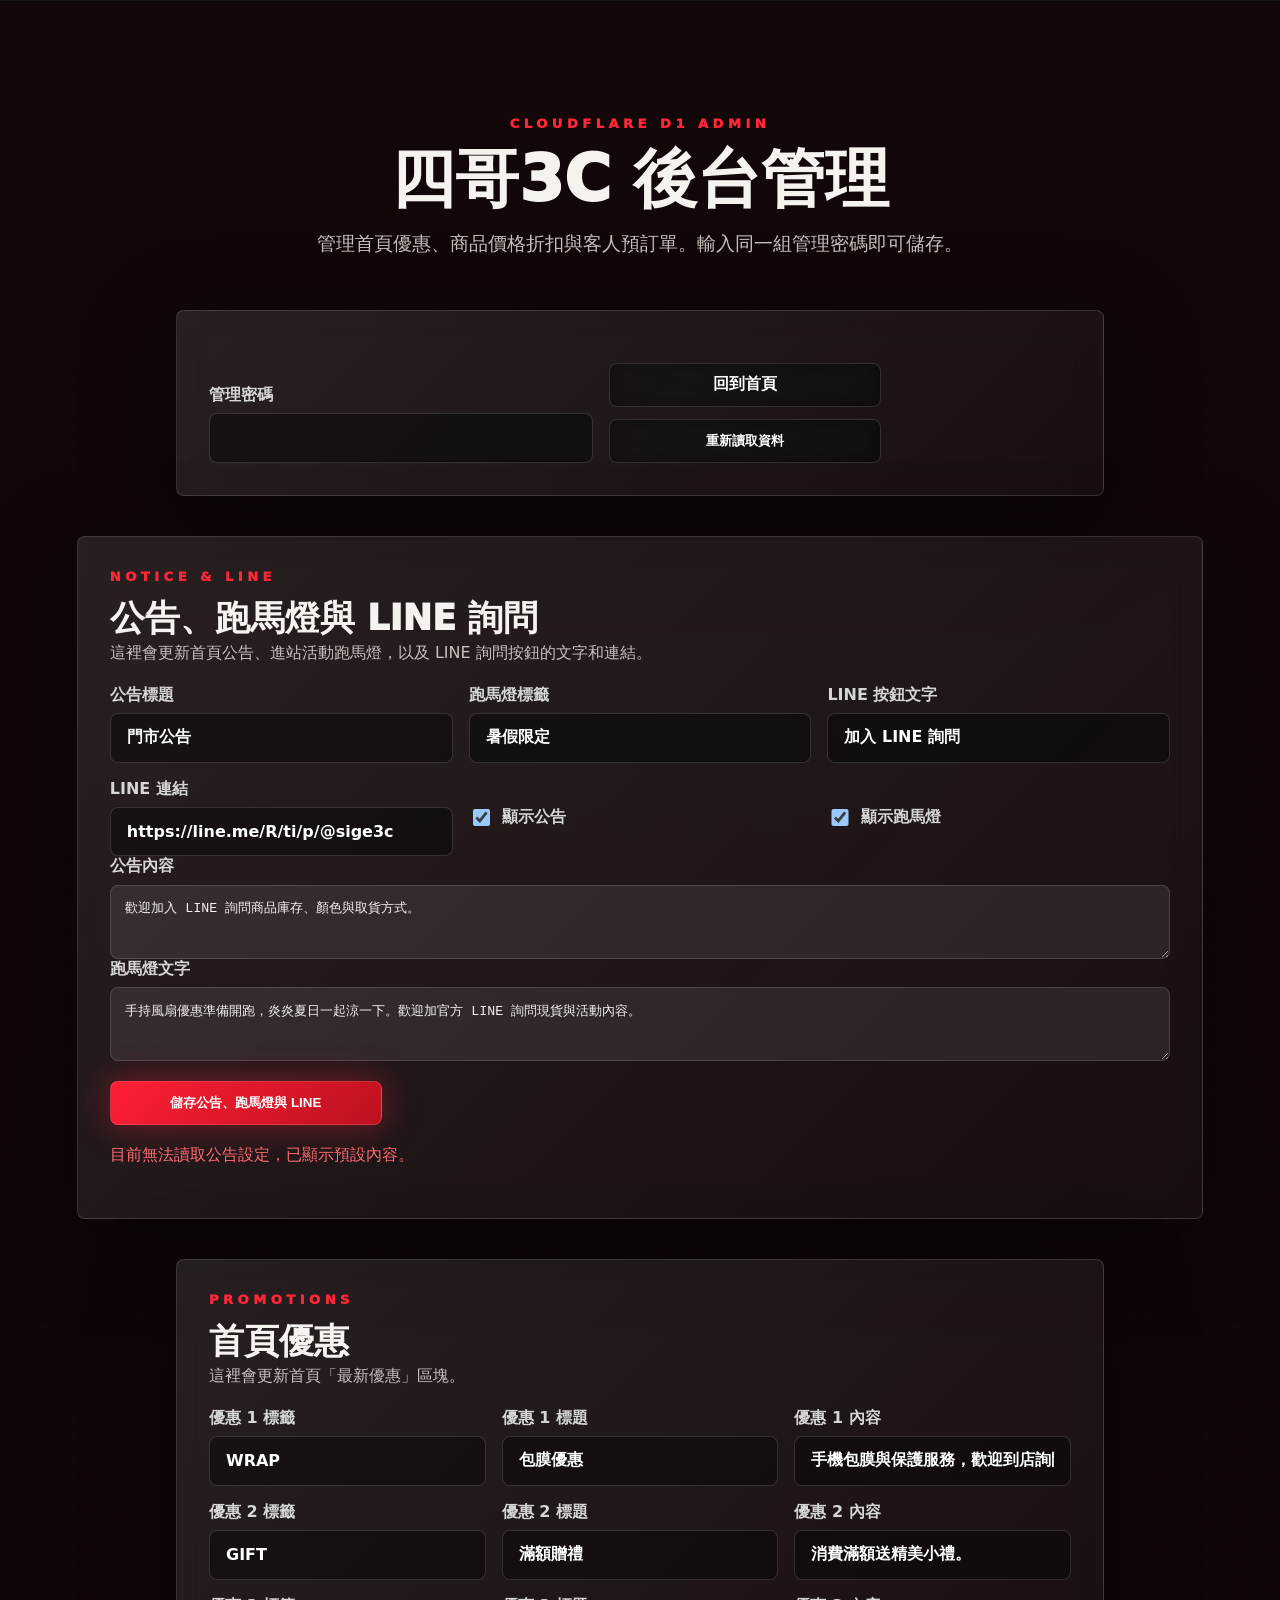
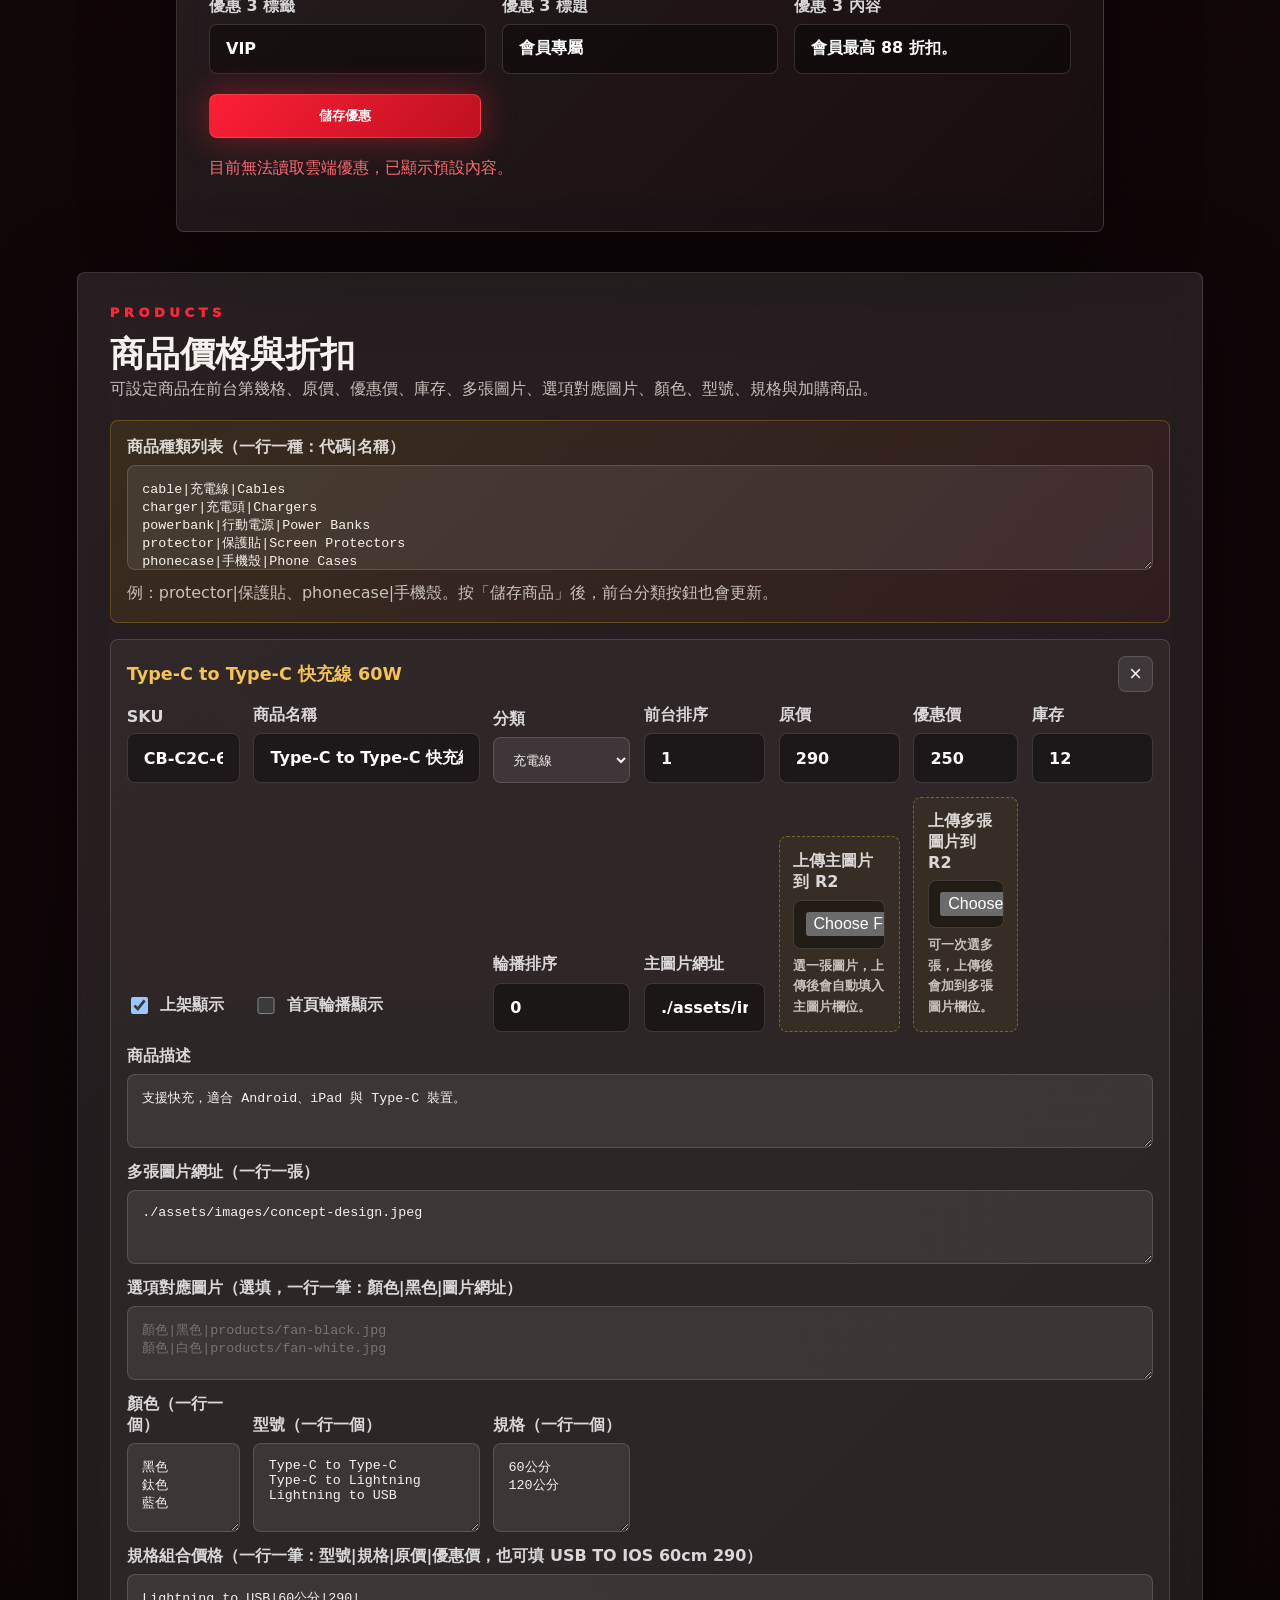
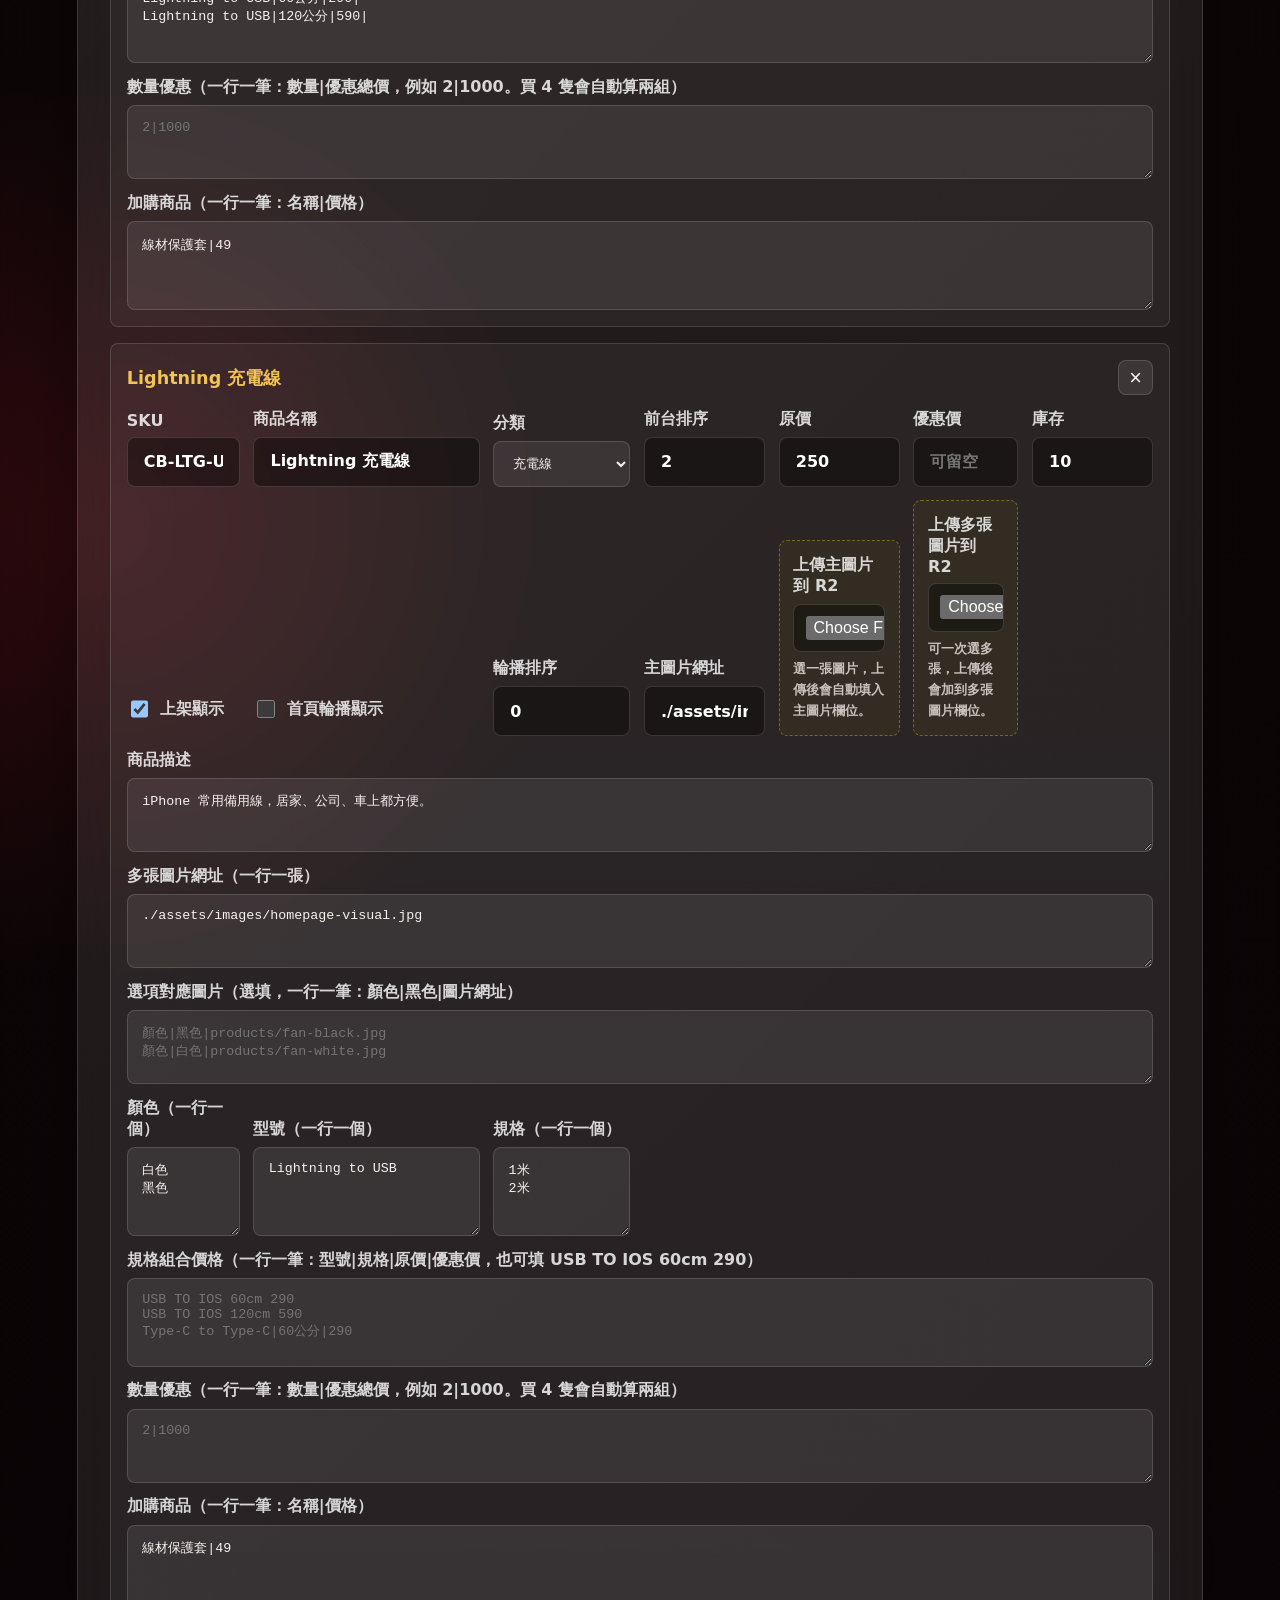
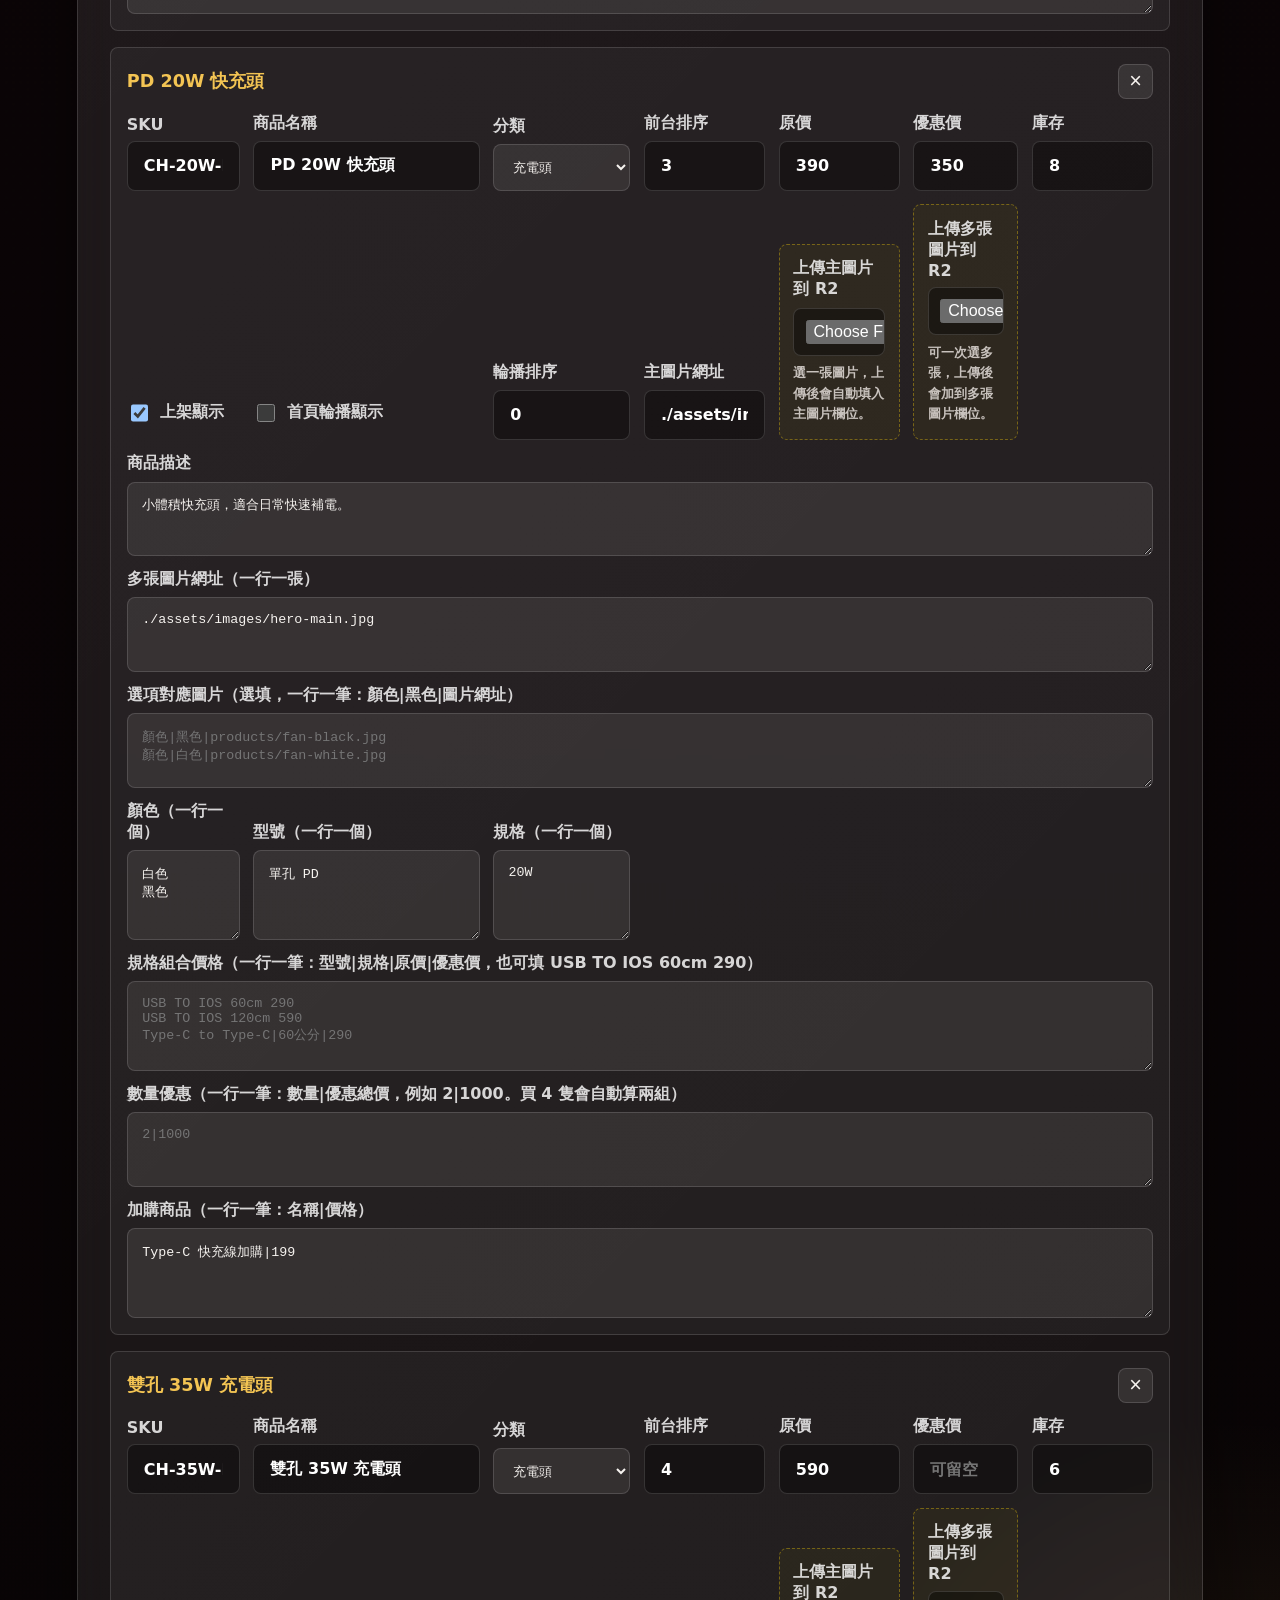
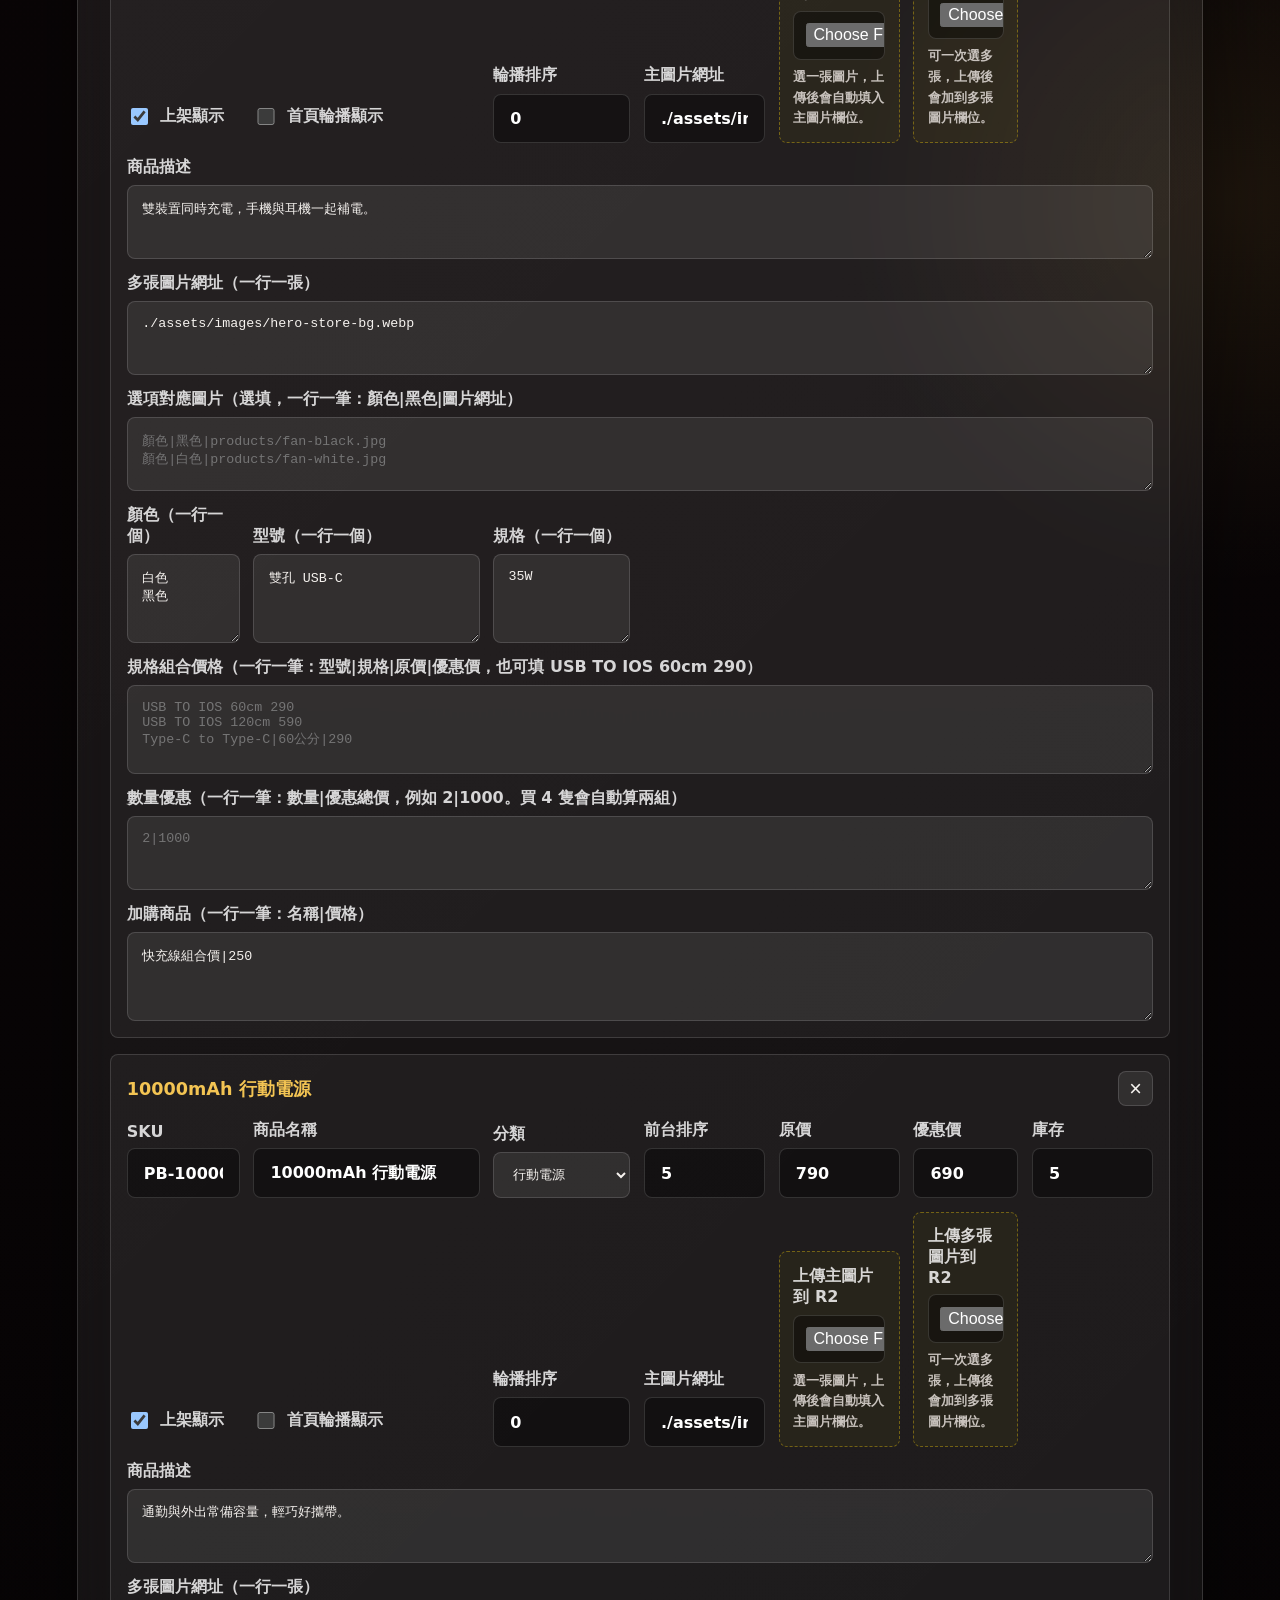
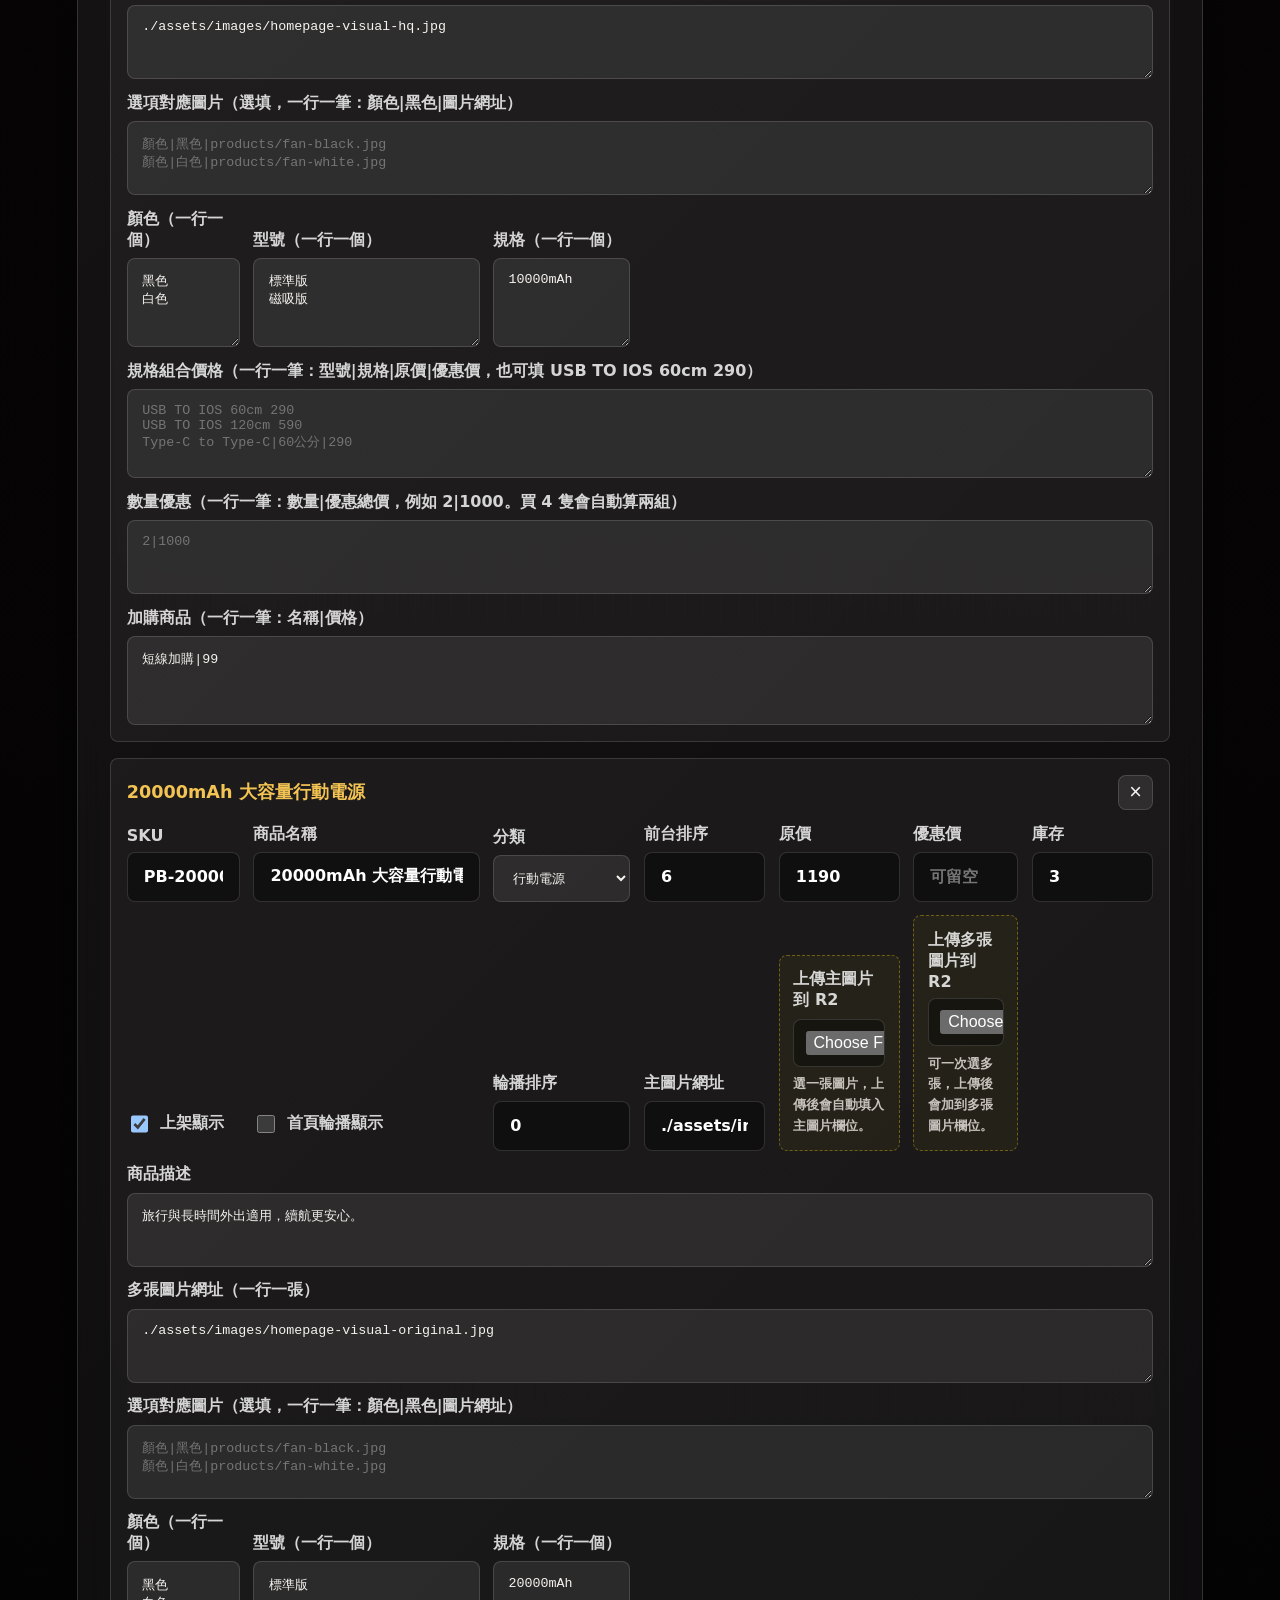
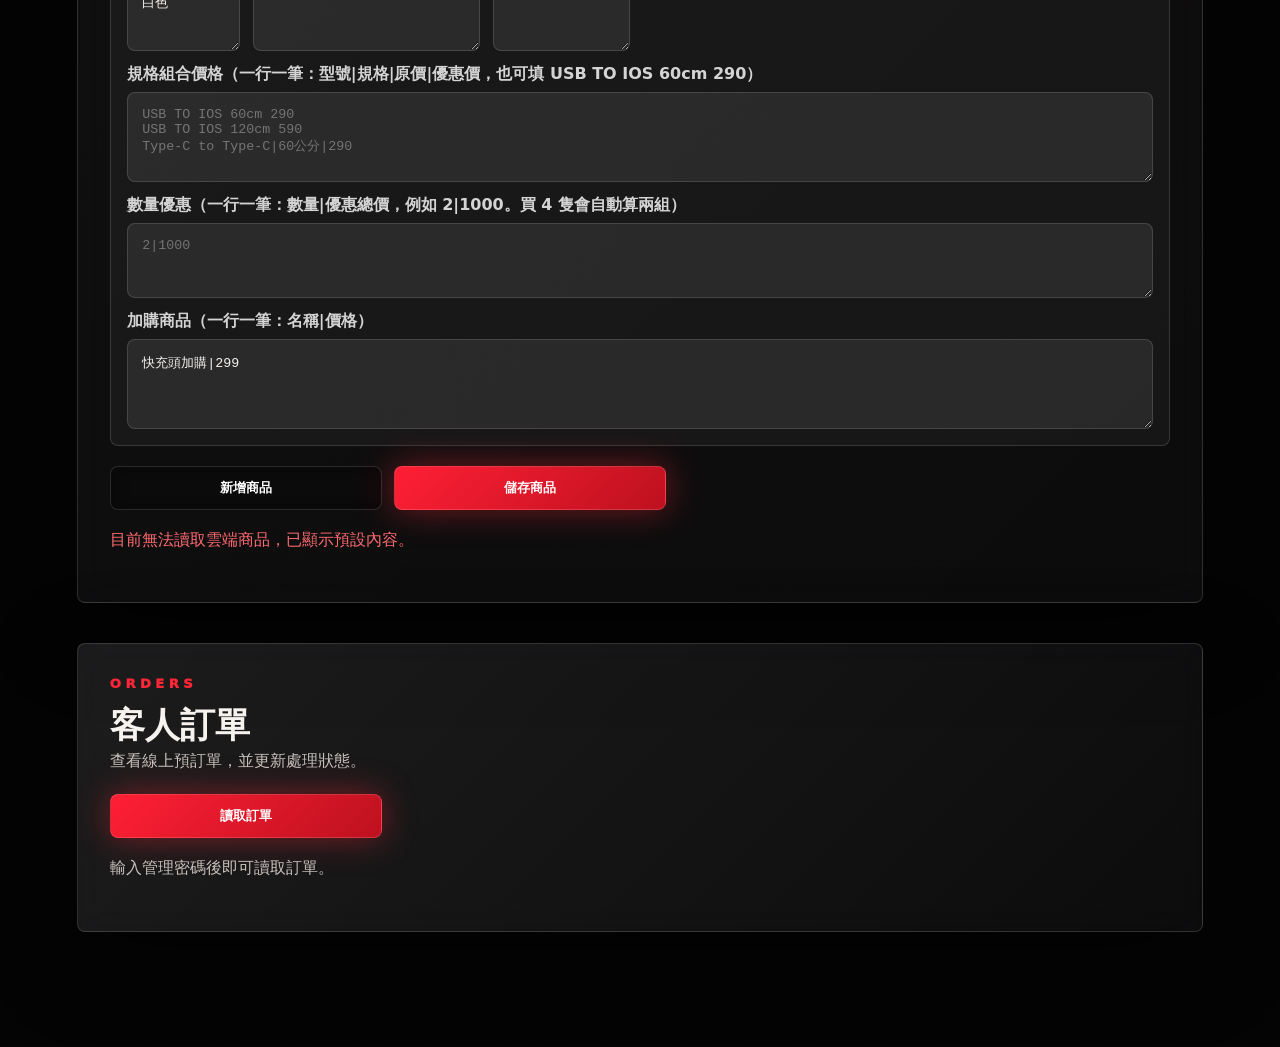
==== commit 3c31d84b: "Add files via upload" ====
--- a/admin.html
+++ b/admin.html
@@ -91,7 +91,7 @@
         <div class="admin-section-title">
           <p class="eyebrow">PRODUCTS</p>
           <h2>商品價格與折扣</h2>
-          <p>可設定商品在前台第幾格、原價、優惠價、庫存、圖片、顏色、型號、規格與加購商品。</p>
+          <p>可設定商品在前台第幾格、原價、優惠價、庫存、多張圖片、選項對應圖片、顏色、型號、規格與加購商品。</p>
         </div>
 
         <section class="category-admin-box" aria-label="商品種類列表">
--- a/assets/css/styles.css
+++ b/assets/css/styles.css
@@ -2258,7 +2258,7 @@
 
 .product-thumbs {
   display: grid;
-  grid-template-columns: repeat(4, 3.1rem);
+  grid-template-columns: repeat(auto-fit, minmax(2.75rem, 3.1rem));
   gap: .4rem;
   margin: -.35rem 0 .75rem;
 }
@@ -2267,14 +2267,26 @@
   display: none;
 }
 
-.product-thumbs img {
+.product-thumbs button {
   width: 3.1rem;
   height: 3.1rem;
-  border: 1px solid var(--line);
+  border: 1px solid rgba(255,255,255,.18);
   border-radius: 6px;
+  padding: .15rem;
+  background: rgba(255,255,255,.06);
+  cursor: pointer;
+}
+
+.product-thumbs button.is-active {
+  border-color: rgba(255,214,10,.86);
+  box-shadow: 0 0 0 2px rgba(255,214,10,.12);
+}
+
+.product-thumbs img {
+  width: 100%;
+  height: 100%;
   object-fit: contain;
-  padding: .15rem;
-  background: rgba(255,255,255,.04);
+  display: block;
 }
 
 .product-card h3 {
